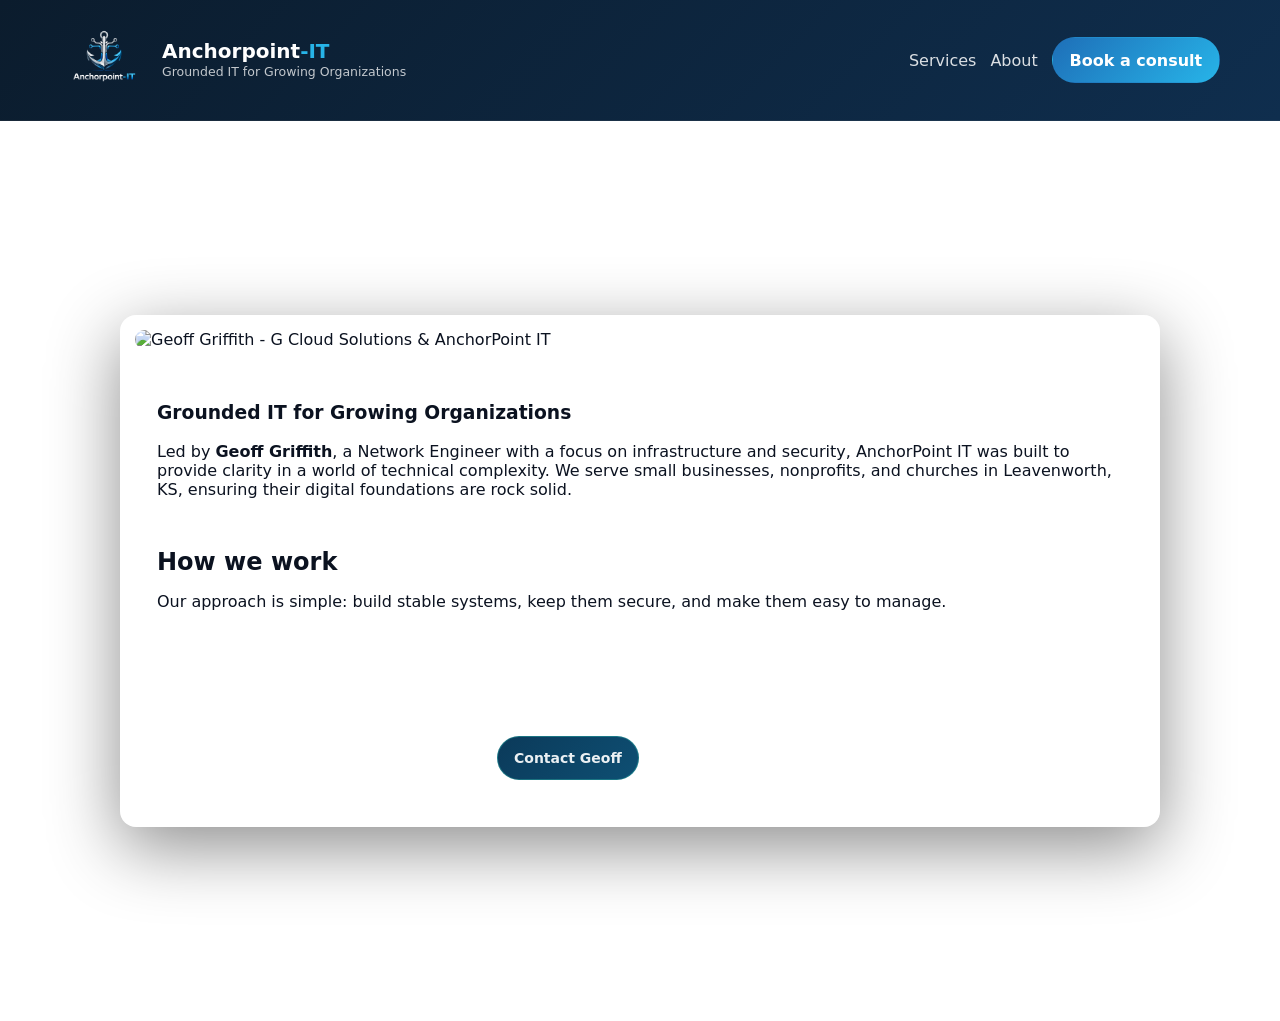
==== about.html @ f832506c "Refactor about.html for improved structure and semantics; enhance content clarity and user engagemen" ====
<!DOCTYPE html>
<html lang="en">

<head>
    <meta charset="utf-8" />
    <meta name="viewport" content="width=device-width,initial-scale=1" />
    <title>About | AnchorPoint IT</title>
    <link rel="stylesheet" href="/styles.css" />
    <link rel="stylesheet" href="/assets/css/anchorpoint-it.css">
</head>

<body>
    <header class="ap-header">
        <div class="ap-header-inner">
            <a href="/index.html" class="ap-brand">
                <img src="/assets/logo-1024.png" alt="Anchorpoint IT" class="ap-mark">
                <div class="ap-brand-text">
                    <div class="ap-brand-name">Anchorpoint<span>-IT</span></div>
                    <div class="ap-brand-tagline">Grounded IT for Growing Organizations</div>
                </div>
            </a>
            <nav class="ap-nav">
                <a href="/services.html">Services</a>
                <a href="/about.html" class="active">About</a>
                <a class="ap-btn ap-btn--primary" href="/index.html#contact">Book a consult</a>
            </nav>
        </div>
    </header>

    <main class="wrap">
        <article class="card" aria-label="About AnchorPoint IT">
            <img class="hero" src="/assets/about-feature.png"
                alt="Geoff Griffith - G Cloud Solutions & AnchorPoint IT" />

            <div class="ap-content">
                <section>
                    <h1>Grounded IT for Growing Organizations</h1>
                    <p>
                        Led by <strong>Geoff Griffith</strong>, a Network Engineer with a focus on infrastructure and
                        security, AnchorPoint IT was built to provide clarity in a world of technical complexity.
                        We serve small businesses, nonprofits, and churches in Leavenworth, KS, ensuring their digital
                        foundations are rock solid.
                    </p>
                </section>

                <section>
                    <h2>How we work</h2>
                    <p>Our approach is simple: build stable systems, keep them secure, and make them easy to manage.</p>
                    <ul>
                        <li><strong>Listen & Audit:</strong> We identify your bottlenecks and risks before proposing
                            solutions.</li>
                        <li><strong>Simplify:</strong> We replace "band-aid" fixes with reliable, long-term
                            infrastructure.</li>
                        <li><strong>Secure by Default:</strong> Security is baked into the foundation of everything we
                            build.</li>
                    </ul>
                </section>
            </div>

            <div class="actions">
                <a class="btn primary" href="mailto:contact@anchorpoint-it.com?subject=About AnchorPoint IT">
                    Contact Geoff
                </a>
                <a class="btn" href="/services.html">
                    Our Services
                </a>
            </div>

            <footer class="micro">
                <strong>AnchorPoint IT</strong> — Network & Infrastructure Consulting • Leavenworth, KS
            </footer>
        </article>
    </main>
</body>

</html>
---- styles.css ----
:root {
  --bg: #0b1220;
  --card: rgba(255, 255, 255, 0.06);
  --stroke: rgba(255, 255, 255, 0.10);
  --text: rgba(255, 255, 255, 0.92);
  --muted: rgba(255, 255, 255, 0.72);

  --navy: #0b3a5a;
  --teal: #2bb0a6;

  /* Responsive layout tokens */
  --container: 1100px;
  --gutter: clamp(16px, 4vw, 28px);
  --radius: 16px;
  --shadow: 0 20px 70px rgba(0, 0, 0, 0.45);
}

* { box-sizing: border-box; }

html, body { height: 100%; }

html {
  /* prevent anchor targets from hiding behind sticky header */
  scroll-padding-top: 74px;
}

body {
  margin: 0;
  background:
    radial-gradient(1200px 600px at 30% 10%, rgba(43, 176, 166, 0.18), transparent 55%),
    radial-gradient(900px 500px at 80% 20%, rgba(11, 58, 90, 0.28), transparent 60%),
    var(--bg);
  font-family: system-ui, -apple-system, Segoe UI, Roboto, Arial, sans-serif;
  color: var(--text);
}

img {
  max-width: 100%;
  height: auto;
  display: block;
}

/* Overflow guard for emails/urls/long words on mobile */
p, li, a {
  overflow-wrap: anywhere;
  word-break: break-word;
}

.container {
  width: min(var(--container), 100% - (var(--gutter) * 2));
  margin-inline: auto;
}

/* ===== Homepage wrapper/card preview ===== */
.wrap {
  min-height: 100vh;
  display: grid;
  place-items: center;
  padding: 20px;
}

@media (max-width: 700px) {
  /* better flow on phones */
  .wrap {
    place-items: start center;
    padding-top: 14px;
  }
}

.card {
  width: min(1040px, 100%);
  padding: 14px;
  border: 1px solid var(--stroke);
  border-radius: var(--radius);
  background: var(--card);
  backdrop-filter: blur(10px);
  box-shadow: var(--shadow);
}

.hero {
  width: 100%;
  height: auto;
  display: block;
  border-radius: 12px;
  background: #fff;
}

.actions {
  display: flex;
  flex-wrap: wrap;
  gap: 10px;
  padding: 14px 4px 6px;
  justify-content: center;
}

/* ===== Buttons ===== */
.btn {
  display: inline-flex;
  align-items: center;
  justify-content: center;
  gap: 8px;

  min-height: 44px;              /* mobile tap target */
  padding: 11px 16px;

  border-radius: 999px;
  border: 1px solid rgba(255, 255, 255, 0.16);
  background: rgba(255, 255, 255, 0.06);
  color: var(--text);
  text-decoration: none;
  font-weight: 600;
  font-size: 14px;
  line-height: 1;
  transition: transform .08s ease, background .12s ease, border-color .12s ease;
}

.btn:hover {
  transform: translateY(-1px);
  background: rgba(255, 255, 255, 0.10);
  border-color: rgba(255, 255, 255, 0.24);
}

.btn:active { transform: translateY(0px); }

.btn.primary {
  background: linear-gradient(135deg, var(--navy), #0e4f73);
  border-color: rgba(43, 176, 166, 0.45);
}

.btn.primary:hover {
  border-color: rgba(43, 176, 166, 0.70);
}

@media (max-width: 420px) {
  /* optional: primary CTA fills row on tiny phones */
  .page-hero-actions .btn.primary,
  .ap-hero-actions .btn.primary {
    flex: 1 1 100%;
  }
}

.micro {
  text-align: center;
  font-size: 12px;
  color: var(--muted);
  padding: 8px 0 4px;
}

.seo {
  position: absolute;
  left: -9999px;
  width: 1px;
  height: 1px;
  overflow: hidden;
}

/* ===== Header / Nav ===== */
.site-header {
  position: sticky;
  top: 0;
  z-index: 50;

  /* improved sticky look */
  background: rgba(11, 15, 20, 0.78);
  backdrop-filter: blur(10px);

  border-bottom: 1px solid rgba(255, 255, 255, 0.08);

  /* iPhone safe-area */
  padding-left: env(safe-area-inset-left);
  padding-right: env(safe-area-inset-right);
}

.header-inner {
  display: flex;
  align-items: center;
  justify-content: space-between;
  gap: 16px;
  padding: 14px 0;
}

.logo {
  font-weight: 700;
  letter-spacing: 0.2px;
  text-decoration: none;
  color: #fff;
}

/* Nav: keeps your existing HTML, but prevents ugly wrapping on mobile */
.nav {
  display: flex;
  gap: 14px;

  overflow-x: auto;                /* mobile scroll */
  -webkit-overflow-scrolling: touch;
  scrollbar-width: none;
}
.nav::-webkit-scrollbar { display: none; }

.nav a {
  text-decoration: none;
  color: rgba(255, 255, 255, 0.82);

  padding: 8px 10px;
  border-radius: 10px;

  white-space: nowrap;
  min-height: 44px;
  display: inline-flex;
  align-items: center;
}

.nav a:hover {
  color: #fff;
  background: rgba(255, 255, 255, 0.06);
}

.nav a.active {
  color: #fff;
  background: rgba(255, 255, 255, 0.10);
}

/* ===== Page hero banner (avoid collision with .hero image) ===== */
.page-hero {
  padding: clamp(28px, 5vw, 46px) 0 clamp(18px, 3vw, 26px);
  border-bottom: 1px solid rgba(255, 255, 255, 0.08);
  background:
    radial-gradient(1200px 600px at 30% 10%, rgba(43, 176, 166, 0.14), transparent 55%),
    radial-gradient(900px 500px at 80% 20%, rgba(11, 58, 90, 0.22), transparent 60%);
}

.page-hero-inner {
  display: grid;
  gap: 10px;
}

.page-hero-title {
  font-size: clamp(28px, 3vw, 40px);
  line-height: 1.15;
  margin: 0;
}

.page-hero-subtitle {
  margin: 0;
  max-width: 70ch;
  color: rgba(255, 255, 255, 0.82);
}

.page-hero-actions {
  display: flex;
  gap: 10px;
  margin-top: 10px;
  flex-wrap: wrap;
}

/* ===== Main content spacing ===== */
.content {
  padding: 26px 0 46px;
}

.content section {
  padding: 18px 0;
  border-bottom: 1px solid rgba(255, 255, 255, 0.06);
}

.content section:last-of-type { border-bottom: none; }

/* ===== Footer ===== */
.site-footer {
  border-top: 1px solid rgba(255, 255, 255, 0.08);
  padding: 18px 0;
  color: rgba(255, 255, 255, 0.70);

  /* safe-area */
  padding-left: env(safe-area-inset-left);
  padding-right: env(safe-area-inset-right);
}

/* ===== Page layout (matches existing aesthetic) ===== */
.ap-page {
  width: min(1040px, 100%);
  margin: 0 auto;
  padding: clamp(14px, 3.5vw, 18px);
}

.ap-surface {
  border: 1px solid var(--stroke);
  border-radius: var(--radius);
  background: var(--card);
  backdrop-filter: blur(10px);
  box-shadow: var(--shadow);
  overflow: hidden;
}

.ap-hero {
  padding: clamp(22px, 4vw, 34px) clamp(16px, 3vw, 22px);
  border-bottom: 1px solid rgba(255, 255, 255, 0.08);
  background:
    radial-gradient(1200px 600px at 30% 10%, rgba(43, 176, 166, 0.14), transparent 55%),
    radial-gradient(900px 500px at 80% 20%, rgba(11, 58, 90, 0.22), transparent 60%);
}

.ap-hero h1 {
  margin: 0 0 8px;
  font-size: clamp(26px, 3vw, 38px);
  line-height: 1.15;
}

.ap-hero p {
  margin: 0;
  color: var(--muted);
  max-width: 72ch;
}

.ap-hero-actions {
  display: flex;
  gap: 10px;
  flex-wrap: wrap;
  margin-top: 14px;
}

.ap-content {
  padding: clamp(14px, 3vw, 18px) clamp(16px, 3vw, 22px) clamp(18px, 3vw, 22px);
}

.ap-content section {
  padding: 16px 0;
  border-bottom: 1px solid rgba(255, 255, 255, 0.06);
}

.ap-content section:last-child { border-bottom: none; }

.ap-content h2 { margin: 0 0 10px; }

.ap-content ul {
  margin: 0;
  padding-left: 18px;
  color: var(--text);
}

.ap-footer {
  text-align: center;
  font-size: 12px;
  color: var(--muted);
  padding: 12px 0 6px;
}

/* ===== Accessibility: reduce motion ===== */
@media (prefers-reduced-motion: reduce) {
  * {
    animation: none !important;
    transition: none !important;
    scroll-behavior: auto !important;
  }
}
---- assets/css/anchorpoint-it.css ----
/* Anchorpoint-IT Brand Tokens
   Drop this into: /assets/css/anchorpoint-it.css (or wherever your site loads global CSS)
*/
:root {
  /* Core Blues */
  --ap-navy: #0F2E4E;
  --ap-blue: #1E6FB8;
  --ap-cyan: #27B4E8;

  /* Neutrals */
  --ap-ink: #0B1220;
  --ap-slate: #2B3A4A;
  --ap-mist: #E9EEF5;
  --ap-white: #FFFFFF;

  /* Effects */
  --ap-radius: 14px;
  --ap-shadow: 0 10px 30px rgba(0, 0, 0, .14);

  /* Typography (Google Fonts suggested)
     Headings: Sora 600/700
     Body: Inter 400/500/600
  */
  --ap-font-heading: "Sora", system-ui, -apple-system, Segoe UI, Roboto, Arial, sans-serif;
  --ap-font-body: "Inter", system-ui, -apple-system, Segoe UI, Roboto, Arial, sans-serif;
}

body {
  font-family: var(--ap-font-body);
  color: var(--ap-ink);
  background: var(--ap-white);
}

/* Brand headline + subhead */
.ap-h1 {
  font-family: var(--ap-font-heading);
  font-weight: 700;
  letter-spacing: .02em;
  line-height: 1.1;
}

.ap-subhead {
  color: var(--ap-slate);
  font-weight: 500;
}

/* Buttons */
.ap-btn {
  display: inline-flex;
  align-items: center;
  gap: .55rem;
  padding: .78rem 1.05rem;
  border-radius: 999px;
  border: 1px solid rgba(15, 46, 78, .18);
  text-decoration: none;
  font-weight: 600;
  transition: transform .08s ease, box-shadow .12s ease, background .12s ease;
}

.ap-btn:hover {
  transform: translateY(-1px);
  box-shadow: var(--ap-shadow);
}

.ap-btn--primary {
  background: linear-gradient(135deg, var(--ap-blue), var(--ap-cyan));
  color: var(--ap-white);
  border-color: rgba(0, 0, 0, 0);
}

.ap-btn--ghost {
  background: rgba(15, 46, 78, .06);
  color: var(--ap-navy);
}

/* Cards */
.ap-card {
  border-radius: var(--ap-radius);
  border: 1px solid rgba(15, 46, 78, .10);
  box-shadow: 0 6px 24px rgba(0, 0, 0, .06);
  background: #fff;
}

/* Section background style to match the flyer vibe (soft tech) */
.ap-section--tech {
  background:
    radial-gradient(900px 300px at 20% 0%, rgba(39, 180, 232, .18), transparent 60%),
    radial-gradient(900px 300px at 80% 0%, rgba(30, 111, 184, .18), transparent 60%),
    linear-gradient(180deg, #F7FAFF, #FFFFFF);
}

/* Logo sizing helpers */
.ap-logo {
  height: 42px;
  width: auto;
}

.ap-mark {
  height: 36px;
  width: auto;
}

/* Accessibility: focus ring in brand color */
:focus-visible {
  outline: 3px solid rgba(39, 180, 232, .55);
  outline-offset: 3px;
}

/* ===== HEADER ===== */
.ap-header {
  background: linear-gradient(135deg, #0b1c2d, #0f2e4e);
  border-bottom: 1px solid rgba(255, 255, 255, .06);
}

.ap-header-inner {
  max-width: 1200px;
  margin: 0 auto;
  padding: 16px 20px;

  display: flex;
  align-items: center;
  justify-content: space-between;
}

/* Brand block */
.ap-brand {
  display: flex;
  align-items: center;
  gap: 14px;
  text-decoration: none;
}

.ap-mark {
  height: 88px;
  width: auto;
}

.ap-brand-name {
  font-family: var(--ap-font-heading);
  font-weight: 700;
  font-size: 20px;
  color: #ffffff;
  line-height: 1;
}

.ap-brand-name span {
  color: var(--ap-cyan);
}

.ap-brand-tagline {
  font-size: 12.5px;
  color: rgba(255, 255, 255, .75);
  margin-top: 3px;
}

/* Nav */
.ap-nav {
  display: flex;
  align-items: center;
  gap: 14px;
}

.ap-nav a:not(.ap-btn) {
  color: rgba(255, 255, 255, .85);
  text-decoration: none;
  font-weight: 500;
}

.ap-nav a:not(.ap-btn):hover {
  color: #ffffff;
}

/* Page layout (matches existing aesthetic) */
.ap-page {
  width: min(1040px, 100%);
  margin: 0 auto;
  padding: 18px;
}

.ap-surface {
  border: 1px solid var(--stroke);
  border-radius: 16px;
  background: var(--card);
  backdrop-filter: blur(10px);
  box-shadow: 0 20px 70px rgba(0, 0, 0, 0.45);
  overflow: hidden;
}

.ap-hero {
  padding: 34px 22px;
  border-bottom: 1px solid rgba(255, 255, 255, 0.08);
  background:
    radial-gradient(1200px 600px at 30% 10%, rgba(43, 176, 166, 0.14), transparent 55%),
    radial-gradient(900px 500px at 80% 20%, rgba(11, 58, 90, 0.22), transparent 60%);
}

.ap-hero h1 {
  margin: 0 0 8px;
  font-size: clamp(26px, 3vw, 38px);
  line-height: 1.15;
}

.ap-hero p {
  margin: 0;
  color: var(--muted);
  max-width: 72ch;
}

.ap-hero-actions {
  display: flex;
  gap: 10px;
  flex-wrap: wrap;
  margin-top: 14px;
}

.ap-content {
  padding: 18px 22px 22px;
}

.ap-content section {
  padding: 16px 0;
  border-bottom: 1px solid rgba(255, 255, 255, 0.06);
}

.ap-content section:last-child {
  border-bottom: none;
}

.ap-content h2 {
  margin: 0 0 10px;
}

.ap-content ul {
  margin: 0;
  padding-left: 18px;
  color: var(--text);
}

.ap-footer {
  text-align: center;
  font-size: 12px;
  color: var(--muted);
  padding: 12px 0 6px;
}
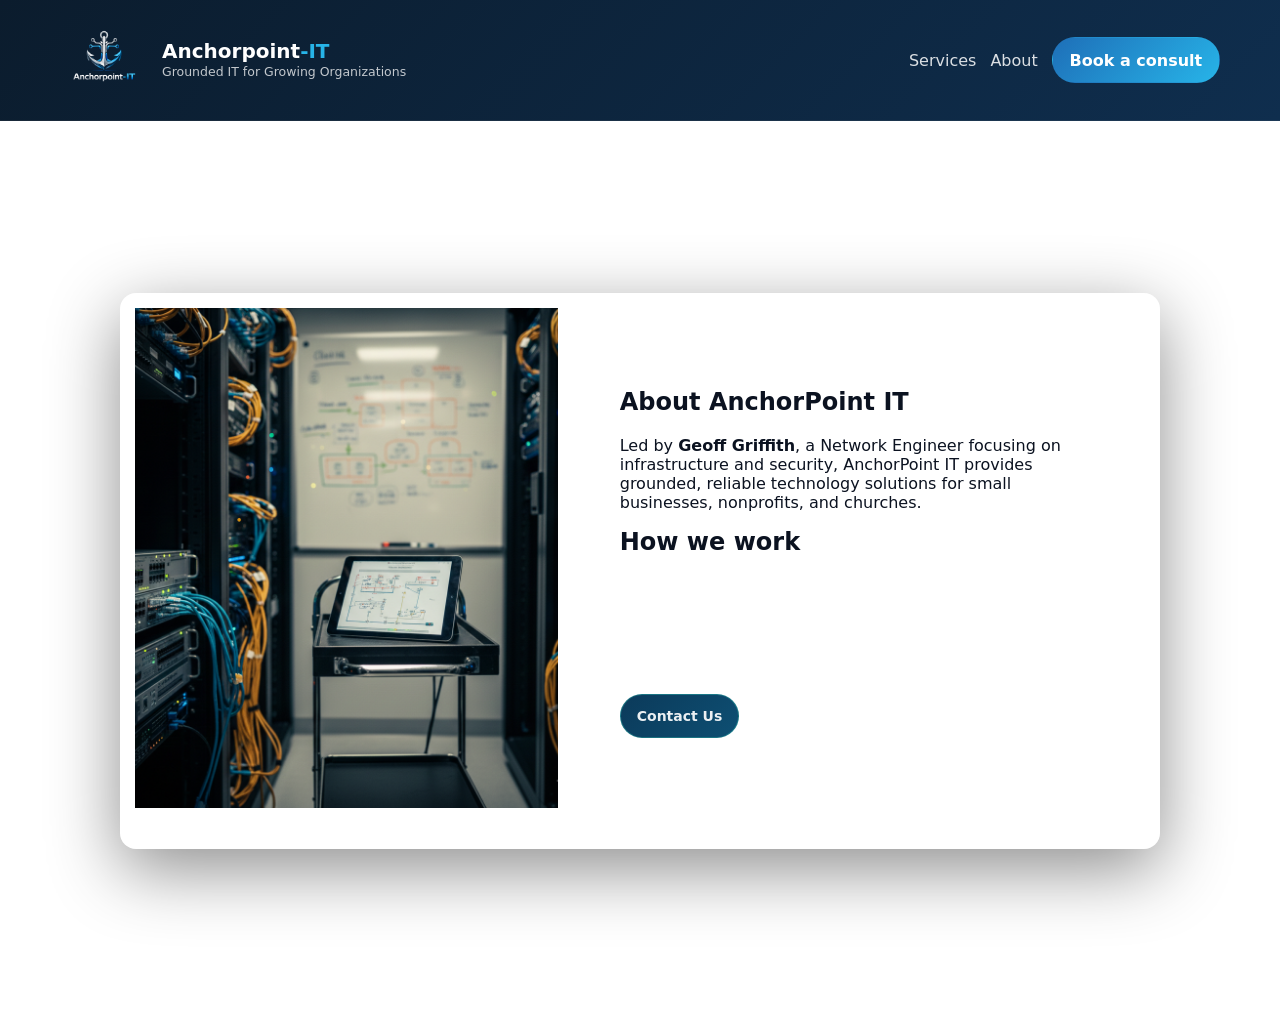
==== commit 53e61f5d: "Refactor about.html for improved layout and content clarity; enhance mobile responsiveness" ====
--- a/about.html
+++ b/about.html
@@ -7,6 +7,52 @@
     <title>About | AnchorPoint IT</title>
     <link rel="stylesheet" href="/styles.css" />
     <link rel="stylesheet" href="/assets/css/anchorpoint-it.css">
+    <style>
+        /* Editorial Side-by-Side Adjustment */
+        .editorial-container {
+            display: flex;
+            flex-direction: row;
+            align-items: stretch;
+            min-height: 500px;
+            /* Adjust based on preference */
+        }
+
+        .editorial-image {
+            flex: 1;
+            max-width: 45%;
+            /* Limits image to less than half the card width */
+            overflow: hidden;
+        }
+
+        .editorial-image img {
+            width: 100%;
+            height: 100%;
+            object-fit: cover;
+            /* Crops the image to fit the container precisely */
+            display: block;
+        }
+
+        .editorial-text {
+            flex: 1.2;
+            padding: 40px;
+            display: flex;
+            flex-direction: column;
+            justify-content: center;
+        }
+
+        /* Mobile Responsive: Stack them on top of each other on small screens */
+        @media (max-width: 768px) {
+            .editorial-container {
+                flex-direction: column;
+            }
+
+            .editorial-image {
+                max-width: 100%;
+                height: 300px;
+                /* Fixed height for mobile banner */
+            }
+        }
+    </style>
 </head>
 
 <body>
@@ -29,41 +75,34 @@
 
     <main class="wrap">
         <article class="card" aria-label="About AnchorPoint IT">
-            <img class="hero" src="/assets/about-feature.png"
-                alt="Geoff Griffith - G Cloud Solutions & AnchorPoint IT" />
+            <div class="editorial-container">
+                <div class="editorial-image">
+                    <img src="/assets/about-feature.png" alt="Network Engineering Infrastructure" />
+                </div>
 
-            <div class="ap-content">
-                <section>
-                    <h1>Grounded IT for Growing Organizations</h1>
-                    <p>
-                        Led by <strong>Geoff Griffith</strong>, a Network Engineer with a focus on infrastructure and
-                        security, AnchorPoint IT was built to provide clarity in a world of technical complexity.
-                        We serve small businesses, nonprofits, and churches in Leavenworth, KS, ensuring their digital
-                        foundations are rock solid.
-                    </p>
-                </section>
+                <div class="editorial-text">
+                    <div class="ap-content">
+                        <h1>About AnchorPoint IT</h1>
+                        <p>
+                            Led by <strong>Geoff Griffith</strong>, a Network Engineer focusing on infrastructure and
+                            security, AnchorPoint IT provides grounded, reliable technology solutions for small
+                            businesses, nonprofits, and churches.
+                        </p>
 
-                <section>
-                    <h2>How we work</h2>
-                    <p>Our approach is simple: build stable systems, keep them secure, and make them easy to manage.</p>
-                    <ul>
-                        <li><strong>Listen & Audit:</strong> We identify your bottlenecks and risks before proposing
-                            solutions.</li>
-                        <li><strong>Simplify:</strong> We replace "band-aid" fixes with reliable, long-term
-                            infrastructure.</li>
-                        <li><strong>Secure by Default:</strong> Security is baked into the foundation of everything we
-                            build.</li>
-                    </ul>
-                </section>
-            </div>
+                        <h2>How we work</h2>
+                        <ul style="padding-left: 20px;">
+                            <li><strong>Listen & Audit:</strong> Identifying bottlenecks and risks before proposing
+                                solutions.</li>
+                            <li><strong>Simplify:</strong> Replacing "band-aid" fixes with reliable infrastructure.</li>
+                            <li><strong>Secure by Default:</strong> Baking security into the foundation of every build.
+                            </li>
+                        </ul>
 
-            <div class="actions">
-                <a class="btn primary" href="mailto:contact@anchorpoint-it.com?subject=About AnchorPoint IT">
-                    Contact Geoff
-                </a>
-                <a class="btn" href="/services.html">
-                    Our Services
-                </a>
+                        <div class="actions" style="justify-content: flex-start; padding-left: 0;">
+                            <a class="btn primary" href="mailto:contact@anchorpoint-it.com">Contact Us</a>
+                        </div>
+                    </div>
+                </div>
             </div>
 
             <footer class="micro">
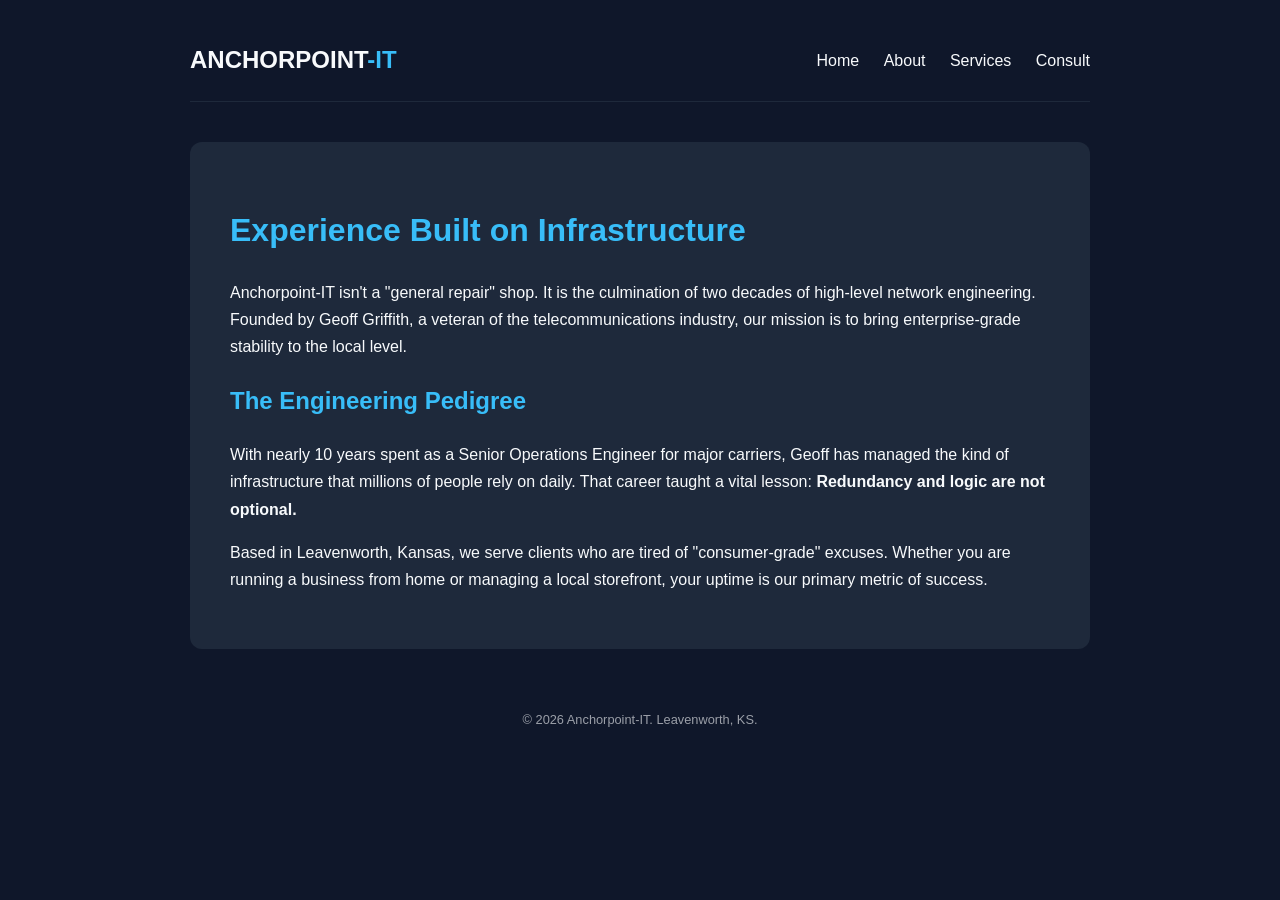
==== commit fae6e295: "ss" ====
--- a/about.html
+++ b/about.html
@@ -2,114 +2,102 @@
 <html lang="en">
 
 <head>
-    <meta charset="utf-8" />
-    <meta name="viewport" content="width=device-width,initial-scale=1" />
-    <title>About | AnchorPoint IT</title>
-    <link rel="stylesheet" href="/styles.css" />
-    <link rel="stylesheet" href="/assets/css/anchorpoint-it.css">
+    <meta charset="UTF-8">
+    <meta name="viewport" content="width=device-width, initial-scale=1.0">
+    <title>About | Anchorpoint-IT</title>
     <style>
-        /* Editorial Side-by-Side Adjustment */
-        .editorial-container {
-            display: flex;
-            flex-direction: row;
-            align-items: stretch;
-            min-height: 500px;
-            /* Adjust based on preference */
+        :root {
+            --bg: #0f172a;
+            --text: #f8fafc;
+            --accent: #38bdf8;
+            --card: #1e293b;
         }
 
-        .editorial-image {
-            flex: 1;
-            max-width: 45%;
-            /* Limits image to less than half the card width */
-            overflow: hidden;
+        body {
+            font-family: 'Inter', sans-serif;
+            background: var(--bg);
+            color: var(--text);
+            line-height: 1.7;
+            margin: 0;
+            padding: 20px;
         }
 
-        .editorial-image img {
-            width: 100%;
-            height: 100%;
-            object-fit: cover;
-            /* Crops the image to fit the container precisely */
-            display: block;
+        .container {
+            max-width: 900px;
+            margin: 0 auto;
         }
 
-        .editorial-text {
-            flex: 1.2;
-            padding: 40px;
+        header {
             display: flex;
-            flex-direction: column;
-            justify-content: center;
+            justify-content: space-between;
+            align-items: center;
+            padding: 20px 0;
+            border-bottom: 1px solid var(--card);
         }
 
-        /* Mobile Responsive: Stack them on top of each other on small screens */
-        @media (max-width: 768px) {
-            .editorial-container {
-                flex-direction: column;
-            }
+        nav a {
+            color: var(--text);
+            text-decoration: none;
+            margin-left: 20px;
+            font-weight: 500;
+        }
 
-            .editorial-image {
-                max-width: 100%;
-                height: 300px;
-                /* Fixed height for mobile banner */
-            }
+        nav a:hover {
+            color: var(--accent);
+        }
+
+        h1,
+        h2 {
+            color: var(--accent);
+        }
+
+        .content-box {
+            background: var(--card);
+            padding: 40px;
+            border-radius: 12px;
+            margin-top: 40px;
+        }
+
+        footer {
+            text-align: center;
+            margin-top: 60px;
+            font-size: 0.8em;
+            opacity: 0.6;
         }
     </style>
 </head>
 
 <body>
-    <header class="ap-header">
-        <div class="ap-header-inner">
-            <a href="/index.html" class="ap-brand">
-                <img src="/assets/logo-1024.png" alt="Anchorpoint IT" class="ap-mark">
-                <div class="ap-brand-text">
-                    <div class="ap-brand-name">Anchorpoint<span>-IT</span></div>
-                    <div class="ap-brand-tagline">Grounded IT for Growing Organizations</div>
-                </div>
-            </a>
-            <nav class="ap-nav">
-                <a href="/services.html">Services</a>
-                <a href="/about.html" class="active">About</a>
-                <a class="ap-btn ap-btn--primary" href="/index.html#contact">Book a consult</a>
+    <div class="container">
+        <header>
+            <div style="font-size: 1.5em; font-weight: bold;">ANCHORPOINT<span style="color:var(--accent)">-IT</span>
+            </div>
+            <nav>
+                <a href="index.html">Home</a>
+                <a href="about.html">About</a>
+                <a href="services.html">Services</a>
+                <a href="consult.html">Consult</a>
             </nav>
-        </div>
-    </header>
+        </header>
 
-    <main class="wrap">
-        <article class="card" aria-label="About AnchorPoint IT">
-            <div class="editorial-container">
-                <div class="editorial-image">
-                    <img src="/assets/about-feature.png" alt="Network Engineering Infrastructure" />
-                </div>
+        <main class="content-box">
+            <h1>Experience Built on Infrastructure</h1>
+            <p>Anchorpoint-IT isn't a "general repair" shop. It is the culmination of two decades of high-level network
+                engineering. Founded by Geoff Griffith, a veteran of the telecommunications industry, our mission is to
+                bring enterprise-grade stability to the local level.</p>
 
-                <div class="editorial-text">
-                    <div class="ap-content">
-                        <h1>About AnchorPoint IT</h1>
-                        <p>
-                            Led by <strong>Geoff Griffith</strong>, a Network Engineer focusing on infrastructure and
-                            security, AnchorPoint IT provides grounded, reliable technology solutions for small
-                            businesses, nonprofits, and churches.
-                        </p>
+            <h2>The Engineering Pedigree</h2>
+            <p>With nearly 10 years spent as a Senior Operations Engineer for major carriers, Geoff has managed the kind
+                of infrastructure that millions of people rely on daily. That career taught a vital lesson:
+                <strong>Redundancy and logic are not optional.</strong></p>
 
-                        <h2>How we work</h2>
-                        <ul style="padding-left: 20px;">
-                            <li><strong>Listen & Audit:</strong> Identifying bottlenecks and risks before proposing
-                                solutions.</li>
-                            <li><strong>Simplify:</strong> Replacing "band-aid" fixes with reliable infrastructure.</li>
-                            <li><strong>Secure by Default:</strong> Baking security into the foundation of every build.
-                            </li>
-                        </ul>
+            <p>Based in Leavenworth, Kansas, we serve clients who are tired of "consumer-grade" excuses. Whether you are
+                running a business from home or managing a local storefront, your uptime is our primary metric of
+                success.</p>
+        </main>
 
-                        <div class="actions" style="justify-content: flex-start; padding-left: 0;">
-                            <a class="btn primary" href="mailto:contact@anchorpoint-it.com">Contact Us</a>
-                        </div>
-                    </div>
-                </div>
-            </div>
-
-            <footer class="micro">
-                <strong>AnchorPoint IT</strong> — Network & Infrastructure Consulting • Leavenworth, KS
-            </footer>
-        </article>
-    </main>
+        <footer>&copy; 2026 Anchorpoint-IT. Leavenworth, KS.</footer>
+    </div>
 </body>
 
 </html>
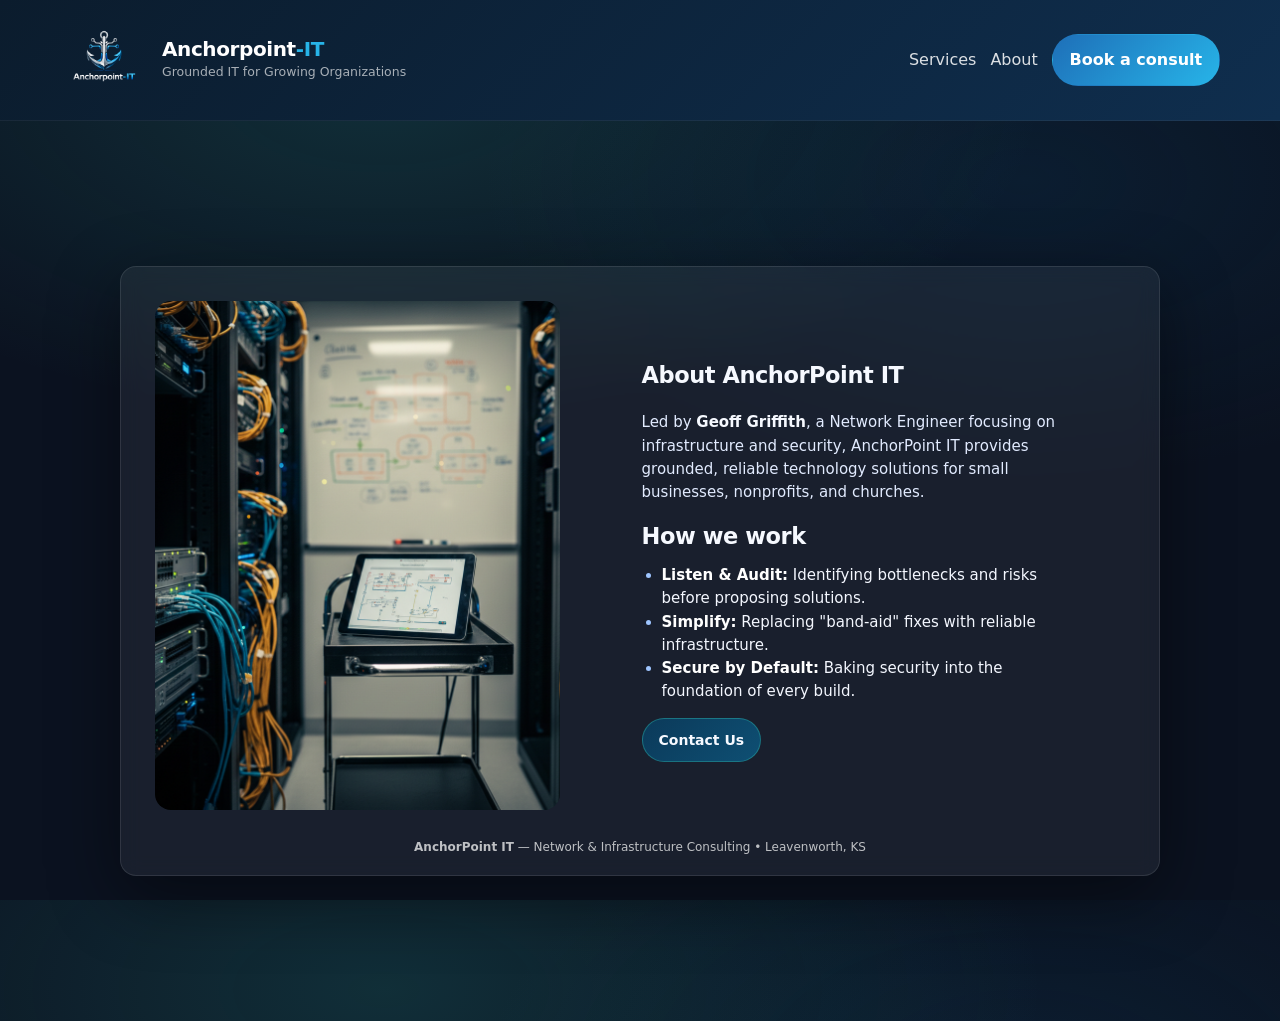
==== commit ff367c12: "backup files" ====
--- a/about.html
+++ b/about.html
@@ -2,102 +2,114 @@
 <html lang="en">
 
 <head>
-    <meta charset="UTF-8">
-    <meta name="viewport" content="width=device-width, initial-scale=1.0">
-    <title>About | Anchorpoint-IT</title>
+    <meta charset="utf-8" />
+    <meta name="viewport" content="width=device-width,initial-scale=1" />
+    <title>About | AnchorPoint IT</title>
+    <link rel="stylesheet" href="styles.css" />
+    <link rel="stylesheet" href="assets/css/anchorpoint-it.css">
     <style>
-        :root {
-            --bg: #0f172a;
-            --text: #f8fafc;
-            --accent: #38bdf8;
-            --card: #1e293b;
+        /* Editorial Side-by-Side Adjustment */
+        .editorial-container {
+            display: flex;
+            flex-direction: row;
+            align-items: stretch;
+            min-height: 500px;
+            /* Adjust based on preference */
         }
 
-        body {
-            font-family: 'Inter', sans-serif;
-            background: var(--bg);
-            color: var(--text);
-            line-height: 1.7;
-            margin: 0;
-            padding: 20px;
+        .editorial-image {
+            flex: 1;
+            max-width: 45%;
+            /* Limits image to less than half the card width */
+            overflow: hidden;
         }
 
-        .container {
-            max-width: 900px;
-            margin: 0 auto;
+        .editorial-image img {
+            width: 100%;
+            height: 100%;
+            object-fit: cover;
+            /* Crops the image to fit the container precisely */
+            display: block;
         }
 
-        header {
+        .editorial-text {
+            flex: 1.2;
+            padding: 40px;
             display: flex;
-            justify-content: space-between;
-            align-items: center;
-            padding: 20px 0;
-            border-bottom: 1px solid var(--card);
+            flex-direction: column;
+            justify-content: center;
         }
 
-        nav a {
-            color: var(--text);
-            text-decoration: none;
-            margin-left: 20px;
-            font-weight: 500;
-        }
+        /* Mobile Responsive: Stack them on top of each other on small screens */
+        @media (max-width: 768px) {
+            .editorial-container {
+                flex-direction: column;
+            }
 
-        nav a:hover {
-            color: var(--accent);
-        }
-
-        h1,
-        h2 {
-            color: var(--accent);
-        }
-
-        .content-box {
-            background: var(--card);
-            padding: 40px;
-            border-radius: 12px;
-            margin-top: 40px;
-        }
-
-        footer {
-            text-align: center;
-            margin-top: 60px;
-            font-size: 0.8em;
-            opacity: 0.6;
+            .editorial-image {
+                max-width: 100%;
+                height: 300px;
+                /* Fixed height for mobile banner */
+            }
         }
     </style>
 </head>
 
 <body>
-    <div class="container">
-        <header>
-            <div style="font-size: 1.5em; font-weight: bold;">ANCHORPOINT<span style="color:var(--accent)">-IT</span>
+    <header class="ap-header">
+        <div class="ap-header-inner">
+            <a href="index.html" class="ap-brand">
+                <img src="assets/logo-1024.png" alt="Anchorpoint IT" class="ap-mark">
+                <div class="ap-brand-text">
+                    <div class="ap-brand-name">Anchorpoint<span>-IT</span></div>
+                    <div class="ap-brand-tagline">Grounded IT for Growing Organizations</div>
+                </div>
+            </a>
+            <nav class="ap-nav">
+                <a href="services.html">Services</a>
+                <a href="about.html" class="active">About</a>
+                <a class="ap-btn ap-btn--primary" href="index.html#contact">Book a consult</a>
+            </nav>
+        </div>
+    </header>
+
+    <main class="wrap">
+        <article class="card" aria-label="About AnchorPoint IT">
+            <div class="editorial-container">
+                <div class="editorial-image">
+                    <img src="assets/about-feature.png" alt="Network Engineering Infrastructure" />
+                </div>
+
+                <div class="editorial-text">
+                    <div class="ap-content">
+                        <h1>About AnchorPoint IT</h1>
+                        <p>
+                            Led by <strong>Geoff Griffith</strong>, a Network Engineer focusing on infrastructure and
+                            security, AnchorPoint IT provides grounded, reliable technology solutions for small
+                            businesses, nonprofits, and churches.
+                        </p>
+
+                        <h2>How we work</h2>
+                        <ul style="padding-left: 20px;">
+                            <li><strong>Listen & Audit:</strong> Identifying bottlenecks and risks before proposing
+                                solutions.</li>
+                            <li><strong>Simplify:</strong> Replacing "band-aid" fixes with reliable infrastructure.</li>
+                            <li><strong>Secure by Default:</strong> Baking security into the foundation of every build.
+                            </li>
+                        </ul>
+
+                        <div class="actions" style="justify-content: flex-start; padding-left: 0;">
+                            <a class="btn primary" href="mailto:contact@anchorpoint-it.com">Contact Us</a>
+                        </div>
+                    </div>
+                </div>
             </div>
-            <nav>
-                <a href="index.html">Home</a>
-                <a href="about.html">About</a>
-                <a href="services.html">Services</a>
-                <a href="consult.html">Consult</a>
-            </nav>
-        </header>
 
-        <main class="content-box">
-            <h1>Experience Built on Infrastructure</h1>
-            <p>Anchorpoint-IT isn't a "general repair" shop. It is the culmination of two decades of high-level network
-                engineering. Founded by Geoff Griffith, a veteran of the telecommunications industry, our mission is to
-                bring enterprise-grade stability to the local level.</p>
-
-            <h2>The Engineering Pedigree</h2>
-            <p>With nearly 10 years spent as a Senior Operations Engineer for major carriers, Geoff has managed the kind
-                of infrastructure that millions of people rely on daily. That career taught a vital lesson:
-                <strong>Redundancy and logic are not optional.</strong></p>
-
-            <p>Based in Leavenworth, Kansas, we serve clients who are tired of "consumer-grade" excuses. Whether you are
-                running a business from home or managing a local storefront, your uptime is our primary metric of
-                success.</p>
-        </main>
-
-        <footer>&copy; 2026 Anchorpoint-IT. Leavenworth, KS.</footer>
-    </div>
+            <footer class="micro">
+                <strong>AnchorPoint IT</strong> — Network & Infrastructure Consulting • Leavenworth, KS
+            </footer>
+        </article>
+    </main>
 </body>
 
 </html>
--- a/styles.css
+++ b/styles.css
@@ -0,0 +1,655 @@
+:root {
+  --bg: #0b1220;
+  --card: rgba(255, 255, 255, 0.06);
+  --stroke: rgba(255, 255, 255, 0.10);
+  --text: rgba(255, 255, 255, 0.92);
+  --muted: rgba(255, 255, 255, 0.72);
+
+  --navy: #0b3a5a;
+  --teal: #2bb0a6;
+
+  /* Responsive layout tokens */
+  --container: 1100px;
+  --gutter: clamp(16px, 4vw, 28px);
+  --radius: 16px;
+  --shadow: 0 20px 70px rgba(0, 0, 0, 0.45);
+}
+
+
+* {
+  box-sizing: border-box;
+}
+
+html,
+body {
+  height: 100%;
+}
+
+html {
+  /* prevent anchor targets from hiding behind sticky header */
+  scroll-padding-top: 74px;
+}
+
+body {
+  margin: 0;
+  background:
+    radial-gradient(1200px 600px at 30% 10%, rgba(43, 176, 166, 0.18), transparent 55%),
+    radial-gradient(900px 500px at 80% 20%, rgba(11, 58, 90, 0.28), transparent 60%),
+    var(--bg);
+  font-family: system-ui, -apple-system, Segoe UI, Roboto, Arial, sans-serif;
+  color: var(--text);
+}
+
+img {
+  max-width: 100%;
+  height: auto;
+  display: block;
+}
+
+/* Overflow guard for emails/urls/long words on mobile */
+p,
+li,
+a {
+  overflow-wrap: anywhere;
+  word-break: break-word;
+}
+
+.container {
+  width: min(var(--container), 100% - (var(--gutter) * 2));
+  margin-inline: auto;
+}
+
+/* ===== Homepage wrapper/card preview ===== */
+.wrap {
+  min-height: 100vh;
+  display: grid;
+  place-items: center;
+  padding: 20px;
+}
+
+@media (max-width: 700px) {
+
+  /* better flow on phones */
+  .wrap {
+    place-items: start center;
+    padding-top: 14px;
+  }
+}
+
+.card {
+  width: min(1040px, 100%);
+  padding: 14px;
+  border: 1px solid var(--stroke);
+  border-radius: var(--radius);
+  background: var(--card);
+  backdrop-filter: blur(10px);
+  box-shadow: var(--shadow);
+}
+
+.hero {
+  width: 100%;
+  height: auto;
+  display: block;
+  border-radius: 12px;
+  background: #fff;
+}
+
+.actions {
+  display: flex;
+  flex-wrap: wrap;
+  gap: 10px;
+  padding: 14px 4px 6px;
+  justify-content: center;
+}
+
+/* ===== Buttons ===== */
+.btn {
+  display: inline-flex;
+  align-items: center;
+  justify-content: center;
+  gap: 8px;
+
+  min-height: 44px;
+  /* mobile tap target */
+  padding: 11px 16px;
+
+  border-radius: 999px;
+  border: 1px solid rgba(255, 255, 255, 0.16);
+  background: rgba(255, 255, 255, 0.06);
+  color: var(--text);
+  text-decoration: none;
+  font-weight: 600;
+  font-size: 14px;
+  line-height: 1;
+  transition: transform .08s ease, background .12s ease, border-color .12s ease;
+}
+
+.btn:hover {
+  transform: translateY(-1px);
+  background: rgba(255, 255, 255, 0.10);
+  border-color: rgba(255, 255, 255, 0.24);
+}
+
+.btn:active {
+  transform: translateY(0px);
+}
+
+.btn.primary {
+  background: linear-gradient(135deg, var(--navy), #0e4f73);
+  border-color: rgba(43, 176, 166, 0.45);
+}
+
+.btn.primary:hover {
+  border-color: rgba(43, 176, 166, 0.70);
+}
+
+@media (max-width: 420px) {
+
+  /* optional: primary CTA fills row on tiny phones */
+  .page-hero-actions .btn.primary,
+  .ap-hero-actions .btn.primary {
+    flex: 1 1 100%;
+  }
+}
+
+.micro {
+  text-align: center;
+  font-size: 12px;
+  color: var(--muted);
+  padding: 8px 0 4px;
+}
+
+.seo {
+  position: absolute;
+  left: -9999px;
+  width: 1px;
+  height: 1px;
+  overflow: hidden;
+}
+
+/* ===== Header / Nav ===== */
+.site-header {
+  position: sticky;
+  top: 0;
+  z-index: 50;
+
+  /* improved sticky look */
+  background: rgba(11, 15, 20, 0.78);
+  backdrop-filter: blur(10px);
+
+  border-bottom: 1px solid rgba(255, 255, 255, 0.08);
+
+  /* iPhone safe-area */
+  padding-left: env(safe-area-inset-left);
+  padding-right: env(safe-area-inset-right);
+}
+
+.header-inner {
+  display: flex;
+  align-items: center;
+  justify-content: space-between;
+  gap: 16px;
+  padding: 14px 0;
+}
+
+.logo {
+  font-weight: 700;
+  letter-spacing: 0.2px;
+  text-decoration: none;
+  color: #fff;
+}
+
+/* Nav: keeps your existing HTML, but prevents ugly wrapping on mobile */
+.nav {
+  display: flex;
+  gap: 14px;
+
+  overflow-x: auto;
+  /* mobile scroll */
+  -webkit-overflow-scrolling: touch;
+  scrollbar-width: none;
+}
+
+.nav::-webkit-scrollbar {
+  display: none;
+}
+
+.nav a {
+  text-decoration: none;
+  color: rgba(255, 255, 255, 0.82);
+
+  padding: 8px 10px;
+  border-radius: 10px;
+
+  white-space: nowrap;
+  min-height: 44px;
+  display: inline-flex;
+  align-items: center;
+}
+
+.nav a:hover {
+  color: #fff;
+  background: rgba(255, 255, 255, 0.06);
+}
+
+.nav a.active {
+  color: #fff;
+  background: rgba(255, 255, 255, 0.10);
+}
+
+/* ===== Page hero banner (avoid collision with .hero image) ===== */
+.page-hero {
+  padding: clamp(28px, 5vw, 46px) 0 clamp(18px, 3vw, 26px);
+  border-bottom: 1px solid rgba(255, 255, 255, 0.08);
+  background:
+    radial-gradient(1200px 600px at 30% 10%, rgba(43, 176, 166, 0.14), transparent 55%),
+    radial-gradient(900px 500px at 80% 20%, rgba(11, 58, 90, 0.22), transparent 60%);
+}
+
+.page-hero-inner {
+  display: grid;
+  gap: 10px;
+}
+
+.page-hero-title {
+  font-size: clamp(28px, 3vw, 40px);
+  line-height: 1.15;
+  margin: 0;
+}
+
+.page-hero-subtitle {
+  margin: 0;
+  max-width: 70ch;
+  color: rgba(255, 255, 255, 0.82);
+}
+
+.page-hero-actions {
+  display: flex;
+  gap: 10px;
+  margin-top: 10px;
+  flex-wrap: wrap;
+}
+
+/* ===== Main content spacing ===== */
+.content {
+  padding: 26px 0 46px;
+}
+
+.content section {
+  padding: 18px 0;
+  border-bottom: 1px solid rgba(255, 255, 255, 0.06);
+}
+
+.content section:last-of-type {
+  border-bottom: none;
+}
+
+/* ===== Footer ===== */
+.site-footer {
+  border-top: 1px solid rgba(255, 255, 255, 0.08);
+  padding: 18px 0;
+  color: rgba(255, 255, 255, 0.70);
+
+  /* safe-area */
+  padding-left: env(safe-area-inset-left);
+  padding-right: env(safe-area-inset-right);
+}
+
+/* ===== Page layout (matches existing aesthetic) ===== */
+.ap-page {
+  width: min(1040px, 100%);
+  margin: 0 auto;
+  padding: clamp(14px, 3.5vw, 18px);
+}
+
+.ap-surface {
+  border: 1px solid var(--stroke);
+  border-radius: var(--radius);
+  background: var(--card);
+  backdrop-filter: blur(10px);
+  box-shadow: var(--shadow);
+  overflow: hidden;
+}
+
+.ap-hero {
+  padding: clamp(22px, 4vw, 34px) clamp(16px, 3vw, 22px);
+  border-bottom: 1px solid rgba(255, 255, 255, 0.08);
+  background:
+    radial-gradient(1200px 600px at 30% 10%, rgba(43, 176, 166, 0.14), transparent 55%),
+    radial-gradient(900px 500px at 80% 20%, rgba(11, 58, 90, 0.22), transparent 60%);
+}
+
+.ap-hero h1 {
+  margin: 0 0 8px;
+  font-size: clamp(26px, 3vw, 38px);
+  line-height: 1.15;
+}
+
+.ap-hero p {
+  margin: 0;
+  color: var(--muted);
+  max-width: 72ch;
+}
+
+.ap-hero-actions {
+  display: flex;
+  gap: 10px;
+  flex-wrap: wrap;
+  margin-top: 14px;
+}
+
+.ap-content {
+  padding: clamp(14px, 3vw, 18px) clamp(16px, 3vw, 22px) clamp(18px, 3vw, 22px);
+}
+
+.ap-content section {
+  padding: 16px 0;
+  border-bottom: 1px solid rgba(255, 255, 255, 0.06);
+}
+
+.ap-content section:last-child {
+  border-bottom: none;
+}
+
+.ap-content h2 {
+  margin: 0 0 10px;
+}
+
+.ap-content ul {
+  margin: 0;
+  padding-left: 18px;
+  color: var(--text);
+}
+
+.ap-footer {
+  text-align: center;
+  font-size: 12px;
+  color: var(--muted);
+  padding: 12px 0 6px;
+}
+
+/* ===== Accessibility: reduce motion ===== */
+@media (prefers-reduced-motion: reduce) {
+  * {
+    animation: none !important;
+    transition: none !important;
+    scroll-behavior: auto !important;
+  }
+}
+
+@media (max-width: 820px) {
+  .ap-header-inner {
+    flex-direction: column;
+    align-items: stretch;
+    gap: 12px;
+  }
+
+  .ap-brand {
+    display: flex;
+    align-items: center;
+    gap: 12px;
+  }
+
+  .ap-nav {
+    display: grid;
+    grid-template-columns: 1fr 1fr;
+    gap: 10px;
+  }
+
+  .ap-nav a {
+    text-align: center;
+    white-space: nowrap;
+    /* prevent Serv/ices split */
+  }
+
+  .ap-nav .ap-btn {
+    grid-column: 1 / -1;
+    /* CTA spans full width */
+    justify-content: center;
+  }
+}
+
+@media (max-width: 768px) {
+  .hero {
+    max-height: 70vh;
+    object-fit: contain;
+  }
+}
+
+
+/* Fix list text visibility */
+.seo ul,
+.seo ol,
+.card ul,
+.card ol,
+main ul,
+main ol {
+  color: var(--text, rgba(255, 255, 255, .92));
+}
+
+.seo li,
+.card li,
+main li {
+  color: inherit;
+  opacity: 1;
+  -webkit-text-fill-color: currentColor;
+}
+
+/* Ensure bullets show up */
+.seo ul,
+.card ul,
+main ul {
+  list-style: disc;
+  padding-left: 1.2em;
+}
+
+.seo ol,
+.card ol,
+main ol {
+  list-style: decimal;
+  padding-left: 1.2em;
+}
+
+/* ===== List text visibility fix ===== */
+
+/* Ensure list text inherits visible color */
+main li {
+  color: inherit;
+  opacity: 1;
+  -webkit-text-fill-color: currentColor;
+}
+
+/* Make sure markers are visible */
+main li::marker {
+  color: rgba(0, 0, 0, 0.65);
+}
+
+/* If lists live inside light cards, force readable text */
+.card ul,
+.card ol {
+  color: #1a1a1a;
+}
+
+
+/* Shared Editorial Layout */
+.editorial-container {
+  display: flex;
+  flex-direction: row;
+  align-items: stretch;
+  min-height: 500px;
+}
+
+.editorial-image {
+  flex: 1;
+  max-width: 45%;
+  overflow: hidden;
+  transition: opacity 0.2s ease;
+}
+
+.editorial-image:hover {
+  opacity: 0.9;
+  /* Slight visual cue that it is clickable */
+}
+
+.editorial-image a {
+  display: block;
+  height: 100%;
+}
+
+.editorial-image img {
+  width: 100%;
+  height: 100%;
+  object-fit: cover;
+}
+
+.editorial-text {
+  flex: 1.2;
+  padding: 40px;
+  display: flex;
+  flex-direction: column;
+  justify-content: center;
+}
+
+@media (max-width: 768px) {
+  .editorial-container {
+    flex-direction: column;
+  }
+
+  .editorial-image {
+    max-width: 100%;
+    height: 300px;
+  }
+}
+
+/* Container for the zoomable image */
+.image-zoom-trigger {
+  cursor: zoom-in;
+  position: relative;
+  width: 100%;
+  height: 100%;
+  transition: transform 0.3s ease;
+}
+
+/* The "Enlarged" State */
+.image-zoom-trigger.is-zoomed {
+  position: fixed;
+  top: 0;
+  left: 0;
+  width: 100vw;
+  height: 100vh;
+  z-index: 1000;
+  background: rgba(11, 18, 32, 0.95);
+  /* Matches your --bg */
+  display: flex;
+  align-items: center;
+  justify-content: center;
+  cursor: zoom-out;
+  padding: 20px;
+}
+
+.image-zoom-trigger.is-zoomed img {
+  max-width: 90%;
+  max-height: 90vh;
+  object-fit: contain;
+  border-radius: 8px;
+  box-shadow: 0 0 50px rgba(0, 0, 0, 0.5);
+}
+
+/* Small hint that disappears on hover/zoom */
+.zoom-hint {
+  position: absolute;
+  bottom: 10px;
+  right: 10px;
+  background: rgba(0, 0, 0, 0.5);
+  color: #fff;
+  padding: 4px 8px;
+  border-radius: 4px;
+  font-size: 10px;
+  pointer-events: none;
+  opacity: 0.7;
+  transition: opacity 0.2s;
+}
+
+.image-zoom-trigger:hover .zoom-hint,
+.image-zoom-trigger.is-zoomed .zoom-hint {
+  opacity: 0;
+}
+
+/* Container styling */
+.editorial-image {
+  flex: 1;
+  max-width: 45%;
+  padding: 20px;
+  /* Adds space around the image so the shadow isn't cut off */
+  display: flex;
+  align-items: center;
+  justify-content: center;
+}
+
+.image-zoom-trigger {
+  cursor: pointer;
+  position: relative;
+  width: 100%;
+  transition: transform 0.2s ease;
+}
+
+/* The actual Image Styling */
+.feature-img {
+  width: 100%;
+  height: auto;
+  border-radius: 12px;
+  /* Rounded edges */
+  box-shadow: 0 10px 30px rgba(0, 0, 0, 0.5);
+  /* Deep shadow for depth */
+
+  /* Dims the white background of the image slightly */
+  filter: brightness(0.92) contrast(1.05);
+
+  display: block;
+  object-fit: contain;
+}
+
+/* Interaction: Lift on hover */
+.image-zoom-trigger:hover {
+  transform: translateY(-4px);
+}
+
+/* Zoomed State (Lightbox) */
+.image-zoom-trigger.is-zoomed {
+  position: fixed;
+  top: 0;
+  left: 0;
+  width: 100vw;
+  height: 100vh;
+  z-index: 1000;
+  background: rgba(11, 18, 32, 0.98);
+  /* Near-black backdrop */
+  display: flex;
+  align-items: center;
+  justify-content: center;
+  padding: 40px;
+  cursor: zoom-out;
+}
+
+.image-zoom-trigger.is-zoomed .feature-img {
+  max-width: 90%;
+  max-height: 90vh;
+  filter: none;
+  /* Remove the dimming when zoomed in for full detail */
+  box-shadow: 0 0 60px rgba(0, 0, 0, 0.8);
+}
+
+.zoom-hint {
+  position: absolute;
+  bottom: 15px;
+  right: 15px;
+  background: rgba(15, 46, 78, 0.8);
+  /* Using your brand ap-navy */
+  color: #fff;
+  padding: 5px 10px;
+  border-radius: 20px;
+  font-size: 11px;
+  font-weight: 500;
+  pointer-events: none;
+  opacity: 0.8;
+}
--- a/assets/css/anchorpoint-it.css
+++ b/assets/css/anchorpoint-it.css
@@ -0,0 +1,728 @@
+/* Anchorpoint-IT Brand Tokens
+   Drop this into: /assets/css/anchorpoint-it.css (or wherever your site loads global CSS)
+*/
+:root {
+  /* Core Blues */
+  --ap-navy: #0F2E4E;
+  --ap-blue: #1E6FB8;
+  --ap-cyan: #27B4E8;
+
+  /* Neutrals */
+  --ap-ink: #0B1220;
+  --ap-slate: #2B3A4A;
+  --ap-mist: #E9EEF5;
+  --ap-white: #FFFFFF;
+
+  /* Effects */
+  --ap-radius: 14px;
+  --ap-shadow: 0 10px 30px rgba(0, 0, 0, .14);
+
+  /* Typography (Google Fonts suggested)
+     Headings: Sora 600/700
+     Body: Inter 400/500/600
+  */
+  --ap-font-heading: "Sora", system-ui, -apple-system, Segoe UI, Roboto, Arial, sans-serif;
+  --ap-font-body: "Inter", system-ui, -apple-system, Segoe UI, Roboto, Arial, sans-serif;
+}
+
+
+
+/* Brand headline + subhead */
+.ap-h1 {
+  font-family: var(--ap-font-heading);
+  font-weight: 700;
+  letter-spacing: .02em;
+  line-height: 1.1;
+}
+
+.ap-subhead {
+  color: var(--ap-slate);
+  font-weight: 500;
+}
+
+/* Buttons */
+.ap-btn {
+  display: inline-flex;
+  align-items: center;
+  gap: .55rem;
+  padding: .78rem 1.05rem;
+  border-radius: 999px;
+  border: 1px solid rgba(15, 46, 78, .18);
+  text-decoration: none;
+  font-weight: 600;
+  transition: transform .08s ease, box-shadow .12s ease, background .12s ease;
+}
+
+.ap-btn:hover {
+  transform: translateY(-1px);
+  box-shadow: var(--ap-shadow);
+}
+
+.ap-btn--primary {
+  background: linear-gradient(135deg, var(--ap-blue), var(--ap-cyan));
+  color: var(--ap-white);
+  border-color: rgba(0, 0, 0, 0);
+}
+
+.ap-btn--ghost {
+  background: rgba(15, 46, 78, .06);
+  color: var(--ap-navy);
+}
+
+/* Cards */
+.ap-card {
+  border-radius: var(--ap-radius);
+  border: 1px solid rgba(15, 46, 78, .10);
+  box-shadow: 0 6px 24px rgba(0, 0, 0, .06);
+  background: #fff;
+}
+
+/* Section background style to match the flyer vibe (soft tech) */
+.ap-section--tech {
+  background:
+    radial-gradient(900px 300px at 20% 0%, rgba(39, 180, 232, .18), transparent 60%),
+    radial-gradient(900px 300px at 80% 0%, rgba(30, 111, 184, .18), transparent 60%),
+    linear-gradient(180deg, #F7FAFF, #FFFFFF);
+}
+
+/* Logo sizing helpers */
+.ap-logo {
+  height: 42px;
+  width: auto;
+}
+
+.ap-mark {
+  height: 36px;
+  width: auto;
+}
+
+/* Accessibility: focus ring in brand color */
+:focus-visible {
+  outline: 3px solid rgba(39, 180, 232, .55);
+  outline-offset: 3px;
+}
+
+/* ===== HEADER ===== */
+.ap-header {
+  background: linear-gradient(135deg, #0b1c2d, #0f2e4e);
+  border-bottom: 1px solid rgba(255, 255, 255, .06);
+}
+
+.ap-header-inner {
+  max-width: 1200px;
+  margin: 0 auto;
+  padding: 16px 20px;
+
+  display: flex;
+  align-items: center;
+  justify-content: space-between;
+}
+
+/* Brand block */
+.ap-brand {
+  display: flex;
+  align-items: center;
+  gap: 14px;
+  text-decoration: none;
+}
+
+.ap-mark {
+  height: 88px;
+  width: auto;
+}
+
+.ap-brand-name {
+  font-family: var(--ap-font-heading);
+  font-weight: 700;
+  font-size: 20px;
+  color: #ffffff;
+  line-height: 1;
+}
+
+.ap-brand-name span {
+  color: var(--ap-cyan);
+}
+
+.ap-brand-tagline {
+  font-size: 12.5px;
+  color: rgba(255, 255, 255, .75);
+  margin-top: 3px;
+}
+
+/* Nav */
+.ap-nav {
+  display: flex;
+  align-items: center;
+  gap: 14px;
+}
+
+.ap-nav a:not(.ap-btn) {
+  color: rgba(255, 255, 255, .85);
+  text-decoration: none;
+  font-weight: 500;
+}
+
+.ap-nav a:not(.ap-btn):hover {
+  color: #ffffff;
+}
+
+/* Page layout (matches existing aesthetic) */
+.ap-page {
+  width: min(1040px, 100%);
+  margin: 0 auto;
+  padding: 18px;
+}
+
+.ap-surface {
+  border: 1px solid var(--stroke);
+  border-radius: 16px;
+  background: var(--card);
+  backdrop-filter: blur(10px);
+  box-shadow: 0 20px 70px rgba(0, 0, 0, 0.45);
+  overflow: hidden;
+}
+
+.ap-hero {
+  padding: 34px 22px;
+  border-bottom: 1px solid rgba(255, 255, 255, 0.08);
+  background:
+    radial-gradient(1200px 600px at 30% 10%, rgba(43, 176, 166, 0.14), transparent 55%),
+    radial-gradient(900px 500px at 80% 20%, rgba(11, 58, 90, 0.22), transparent 60%);
+}
+
+.ap-hero h1 {
+  margin: 0 0 8px;
+  font-size: clamp(26px, 3vw, 38px);
+  line-height: 1.15;
+}
+
+.ap-hero p {
+  margin: 0;
+  color: var(--muted);
+  max-width: 72ch;
+}
+
+.ap-hero-actions {
+  display: flex;
+  gap: 10px;
+  flex-wrap: wrap;
+  margin-top: 14px;
+}
+
+.ap-content {
+  padding: 18px 22px 22px;
+}
+
+.ap-content section {
+  padding: 16px 0;
+  border-bottom: 1px solid rgba(255, 255, 255, 0.06);
+}
+
+.ap-content section:last-child {
+  border-bottom: none;
+}
+
+.ap-content h2 {
+  margin: 0 0 10px;
+}
+
+.ap-content ul {
+  margin: 0;
+  padding-left: 18px;
+  color: var(--text);
+}
+
+.ap-footer {
+  text-align: center;
+  font-size: 12px;
+  color: var(--muted);
+  padding: 12px 0 6px;
+}
+
+
+/* ===== HARD FIX: list text invisible but markers visible ===== */
+main li,
+main li * {
+  color: #121826 !important;
+  opacity: 1 !important;
+  visibility: visible !important;
+
+  /* kills gradient/clip-text tricks that often make text disappear */
+  background: none !important;
+  -webkit-text-fill-color: currentColor !important;
+  -webkit-background-clip: initial !important;
+  background-clip: initial !important;
+  text-shadow: none !important;
+}
+
+/* keep bullets visible too */
+main li::marker {
+  color: rgba(18, 24, 38, 0.65) !important;
+}
+
+/* =========================
+   Consult form layout
+   ========================= */
+
+.ap-form label {
+  display: block;
+  font-weight: 500;
+}
+
+.ap-form label>span {
+  display: block;
+  margin-bottom: 6px;
+  opacity: .9;
+}
+
+.ap-form input,
+.ap-form select,
+.ap-form textarea {
+  width: 100%;
+  min-height: 44px;
+  padding: 10px 12px;
+  border-radius: 12px;
+  border: 1px solid rgba(0, 0, 0, .10);
+  background: rgba(255, 255, 255, .92);
+  color: rgba(0, 0, 0, .88);
+  outline: none;
+}
+
+.ap-form textarea {
+  min-height: 120px;
+  resize: vertical;
+  padding-top: 10px;
+}
+
+/* Two-column grid on desktop */
+.ap-grid {
+  display: grid;
+  grid-template-columns: 1fr 1fr;
+  gap: 14px;
+  align-items: start;
+}
+
+.ap-span-2 {
+  grid-column: 1 / -1;
+}
+
+/* Checkbox row */
+.ap-check {
+  display: flex;
+  gap: 10px;
+  align-items: flex-start;
+}
+
+.ap-check input {
+  width: auto;
+  min-height: auto;
+  margin-top: 4px;
+}
+
+/* Mobile: single column */
+@media (max-width: 760px) {
+  .ap-grid {
+    grid-template-columns: 1fr;
+  }
+}
+
+/* Make Turnstile not crush layout */
+.cf-turnstile {
+  max-width: 100%;
+}
+
+/* =====================================================
+   Typography – AnchorPoint IT (Single Source of Truth)
+   ===================================================== */
+
+/* Body copy */
+html,
+body {
+  font-family: 'Inter', system-ui, -apple-system, Segoe UI, Roboto, Arial, sans-serif;
+  font-weight: 400;
+  line-height: 1.6;
+  color: var(--text);
+}
+
+/* Headings – Approachable, confident */
+h1,
+h2,
+h3,
+.ap-h1,
+.ap-brand-name {
+  font-family: 'Manrope', system-ui, -apple-system, Segoe UI, Roboto, Arial, sans-serif;
+  font-weight: 600;
+  letter-spacing: -0.02em;
+}
+
+/* Hero headline tuning */
+.ap-h1 {
+  line-height: 1.12;
+  max-width: 22ch;
+  margin-bottom: 0.6rem;
+}
+
+/* Supporting text */
+p {
+  max-width: 60ch;
+}
+
+/* Lists */
+li {
+  font-family: 'Inter', system-ui, sans-serif;
+  line-height: 1.55;
+}
+
+/* Brand tagline (soften it) */
+.ap-brand-tagline {
+  font-family: 'Inter', system-ui, sans-serif;
+  font-weight: 500;
+  opacity: 0.85;
+}
+
+/* ===== Typography (fonts only) ===== */
+html,
+body {
+  font-family: 'Inter', system-ui, -apple-system, Segoe UI, Roboto, Arial, sans-serif;
+}
+
+h1,
+h2,
+h3,
+.ap-h1,
+.ap-brand-name {
+  font-family: 'Manrope', system-ui, -apple-system, Segoe UI, Roboto, Arial, sans-serif;
+  font-weight: 600;
+  letter-spacing: -0.02em;
+}
+
+/* ===== Color by surface (THIS fixes invisibility) ===== */
+
+/* Default page (your dark gradient background) */
+body {
+  color: var(--text);
+}
+
+/* Any light "card" / white surface should use dark text */
+.card,
+.card p,
+.card li,
+.card a,
+.editorial-text {
+  color: #0b1220;
+  /* dark ink */
+}
+
+/* Make sure bullet markers are visible on light surfaces */
+.card li::marker {
+  color: rgba(11, 18, 32, 0.55);
+}
+
+/* Optional: soften paragraph tone on light surfaces */
+.card p {
+  color: rgba(11, 18, 32, 0.82);
+}
+
+/* =====================================================
+   Typography – AnchorPoint IT (final)
+   ===================================================== */
+
+/* Fonts only (no global colors, no global background) */
+html,
+body {
+  font-family: 'Inter', system-ui, -apple-system, Segoe UI, Roboto, Arial, sans-serif;
+  line-height: 1.6;
+}
+
+h1,
+h2,
+h3,
+.ap-h1,
+.ap-brand-name {
+  font-family: 'Manrope', system-ui, -apple-system, Segoe UI, Roboto, Arial, sans-serif;
+  font-weight: 600;
+  letter-spacing: -0.02em;
+}
+
+.ap-h1 {
+  line-height: 1.12;
+  max-width: 22ch;
+  margin-bottom: 0.6rem;
+}
+
+p {
+  max-width: 60ch;
+}
+
+li {
+  line-height: 1.55;
+}
+
+.ap-brand-tagline {
+  font-family: 'Inter', system-ui, sans-serif;
+  font-weight: 500;
+  opacity: 0.85;
+}
+
+/* ===== Color by surface ===== */
+/* Default: keep whatever your main theme sets in styles.css */
+
+/* On white cards / editorial text, force dark ink */
+.card,
+.card p,
+.card li,
+.card a,
+.editorial-text {
+  color: #0b1220;
+}
+
+.card p {
+  color: rgba(11, 18, 32, 0.82);
+}
+
+.card li::marker {
+  color: rgba(11, 18, 32, 0.55);
+}
+
+.card h1,
+.ap-h1 {
+  color: var(--ap-text-strong);
+}
+
+.card p {
+  color: var(--ap-text-body);
+}
+
+.card li {
+  color: var(--ap-text-strong);
+}
+
+.card li strong {
+  color: var(--ap-text-strong);
+  font-weight: 600;
+}
+
+.card li strong+* {
+  color: var(--ap-text-body);
+  font-weight: 400;
+}
+
+.card li::marker {
+  color: var(--ap-text-accent);
+}
+
+.card strong {
+  color: var(--ap-text-accent);
+}
+
+/* ===== FORCE CONTRAST FOR HERO / CARD TEXT ===== */
+
+.card,
+.editorial-text {
+  color: #eaf2ff;
+  /* very light blue-white */
+}
+
+.card h1,
+.ap-h1 {
+  color: #ffffff;
+}
+
+.card li {
+  color: #f1f5ff;
+}
+
+.card li strong {
+  color: #ffffff;
+  font-weight: 600;
+}
+
+.card li::marker {
+  color: #7fb6ff;
+}
+
+/* ===== HARD OVERRIDE: Right column text contrast ===== */
+/* Targets your actual layout wrappers: .editorial-text + .ap-content */
+
+.editorial-text,
+.editorial-text *,
+.ap-content,
+.ap-content * {
+  color: #f6f9ff !important;
+  -webkit-text-fill-color: #f6f9ff !important;
+}
+
+/* Headline brighter */
+.ap-content .ap-h1 {
+  color: #ffffff !important;
+  -webkit-text-fill-color: #ffffff !important;
+}
+
+/* Paragraph slightly softer for hierarchy */
+.ap-content p {
+  color: rgba(246, 249, 255, 0.86) !important;
+  -webkit-text-fill-color: rgba(246, 249, 255, 0.86) !important;
+}
+
+/* Bullet labels pop */
+.ap-content li strong {
+  color: #ffffff !important;
+  -webkit-text-fill-color: #ffffff !important;
+}
+
+/* Bullet body slightly dimmer */
+.ap-content li {
+  color: rgba(246, 249, 255, 0.92) !important;
+  -webkit-text-fill-color: rgba(246, 249, 255, 0.92) !important;
+}
+
+/* Markers visible but not loud */
+.ap-content li::marker {
+  color: rgba(127, 182, 255, 0.95) !important;
+}
+
+/* =====================================================
+   FINAL HERO TEXT CONTRAST FIX (RIGHT PANEL)
+   ===================================================== */
+
+/* Base text on dark glass */
+.editorial-text,
+.ap-content {
+  color: #eef3ff !important;
+  -webkit-text-fill-color: #eef3ff !important;
+}
+
+/* Headline — pure white */
+.ap-content .ap-h1 {
+  color: #ffffff !important;
+  -webkit-text-fill-color: #ffffff !important;
+}
+
+/* Paragraph — clearly readable, softer than headline */
+.ap-content p {
+  color: #e2ebff !important;
+  -webkit-text-fill-color: #e2ebff !important;
+}
+
+/* Bullet items */
+.ap-content li {
+  color: #f4f7ff !important;
+  -webkit-text-fill-color: #f4f7ff !important;
+}
+
+/* Bullet labels */
+.ap-content li strong {
+  color: #ffffff !important;
+  font-weight: 600;
+  -webkit-text-fill-color: #ffffff !important;
+}
+
+/* Bullet markers */
+.ap-content li::marker {
+  color: #9fc5ff !important;
+}
+
+/* === H1 size tuning: encourage single-line headline === */
+.ap-content .ap-h1 {
+  font-size: clamp(28px, 2.4vw, 36px);
+  /* was effectively ~38px */
+  line-height: 1.1;
+  max-width: 24ch;
+  /* allows one line on desktop, wraps gracefully */
+}
+
+/* === Final H1 polish: one-line bias without forcing === */
+.ap-content .ap-h1 {
+  font-size: clamp(27px, 2.25vw, 34px);
+  line-height: 1.08;
+  letter-spacing: -0.015em;
+  /* tiny tightening = big visual win */
+  max-width: 25ch;
+}
+
+/* =====================================================
+   GLOBAL TYPOGRAPHY SCALE DOWN
+   ===================================================== */
+
+/* Base body text */
+.ap-content,
+.ap-content p,
+.ap-content li {
+  font-size: 15px;
+  /* down from 16px */
+  line-height: 1.55;
+}
+
+/* H1 — smaller, calmer */
+.ap-content .ap-h1 {
+  font-size: clamp(24px, 2vw, 30px);
+  line-height: 1.08;
+  letter-spacing: -0.01em;
+  max-width: 26ch;
+}
+
+/* Bullet labels */
+.ap-content li strong {
+  font-size: 15px;
+  font-weight: 600;
+}
+
+/* Buttons — slightly tighter */
+.ap-content .btn,
+.ap-content .ap-btn {
+  font-size: 14px;
+  padding: 10px 16px;
+}
+
+/* =====================================================
+   FORM VISIBILITY FIX (consult.html)
+   Exempt inputs from global .ap-content text overrides
+   ===================================================== */
+
+/* Ensure labels are readable on dark surfaces */
+.ap-form label,
+.ap-form label span {
+  color: #eef3ff !important;
+  -webkit-text-fill-color: #eef3ff !important;
+}
+
+/* Force form field text to dark ink (on light input backgrounds) */
+.ap-form input,
+.ap-form select,
+.ap-form textarea {
+  color: #0b1220 !important;
+  -webkit-text-fill-color: #0b1220 !important;
+
+  background: rgba(255, 255, 255, 0.95) !important;
+  border: 1px solid rgba(255, 255, 255, 0.18) !important;
+}
+
+/* Placeholders must be set separately */
+.ap-form input::placeholder,
+.ap-form textarea::placeholder {
+  color: rgba(11, 18, 32, 0.55) !important;
+  -webkit-text-fill-color: rgba(11, 18, 32, 0.55) !important;
+}
+
+/* Fix select dropdown text (some browsers) */
+.ap-form select option {
+  color: #0b1220 !important;
+}
+
+/* =====================================================
+   Editorial Images – Rounded Corners
+   ===================================================== */
+
+.editorial-image {
+  border-radius: 16px;
+  overflow: hidden;
+  /* critical for clipping */
+}
+
+.editorial-image img {
+  border-radius: 16px;
+  display: block;
+  width: 100%;
+  height: 100%;
+  object-fit: cover;
+}
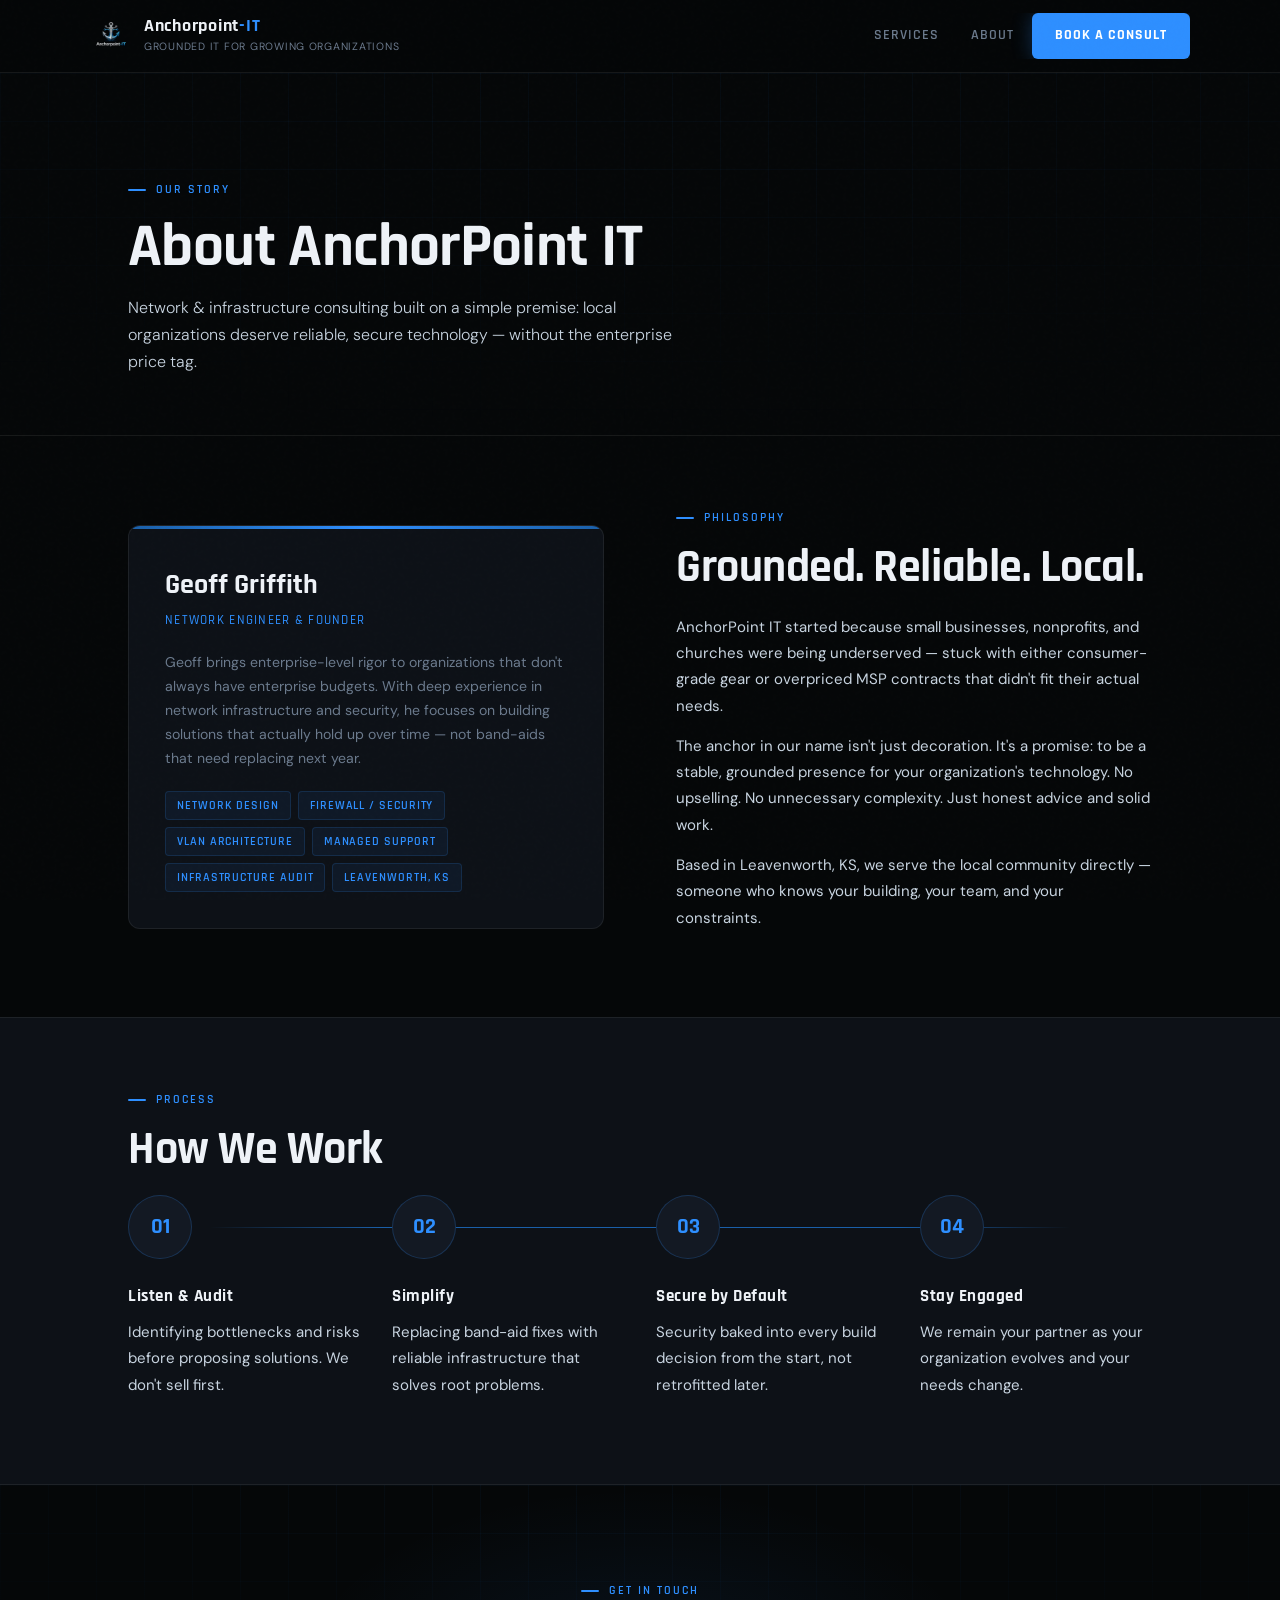
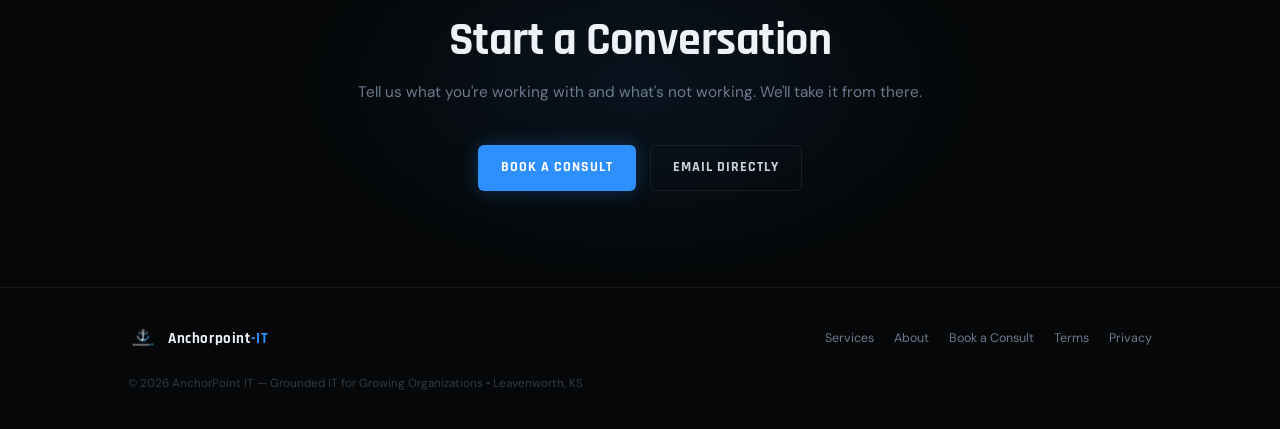
==== commit 9e427d15: "Refactor success page layout and styling; update content and improve accessibility" ====
--- a/about.html
+++ b/about.html
@@ -1,115 +1,104 @@
-<!DOCTYPE html>
+<!doctype html>
 <html lang="en">
+<head>
+  <meta charset="utf-8" />
+  <meta name="viewport" content="width=device-width,initial-scale=1" />
+  <title>About — AnchorPoint IT</title>
+  <meta name="description" content="Led by Geoff Griffith, a Network Engineer focused on infrastructure and security. Local IT for Leavenworth, KS." />
+  <link rel="canonical" href="https://anchorpoint-it.com/about.html" />
+  <link rel="icon" type="image/png" sizes="32x32" href="assets/favicon-32.png">
+  <link rel="preconnect" href="https://fonts.googleapis.com">
+  <link rel="preconnect" href="https://fonts.gstatic.com" crossorigin>
+  <link href="https://fonts.googleapis.com/css2?family=Rajdhani:wght@400;500;600;700&family=DM+Sans:ital,opsz,wght@0,9..40,300;0,9..40,400;0,9..40,500&display=swap" rel="stylesheet">
+  <link rel="stylesheet" href="styles.css" />
+</head>
+<body>
+  <div id="site-header"></div>
 
-<head>
-    <meta charset="utf-8" />
-    <meta name="viewport" content="width=device-width,initial-scale=1" />
-    <title>About | AnchorPoint IT</title>
-    <link rel="stylesheet" href="styles.css" />
-    <link rel="stylesheet" href="assets/css/anchorpoint-it.css">
-    <style>
-        /* Editorial Side-by-Side Adjustment */
-        .editorial-container {
-            display: flex;
-            flex-direction: row;
-            align-items: stretch;
-            min-height: 500px;
-            /* Adjust based on preference */
-        }
+  <div class="page-hero">
+    <div class="grid-bg"></div>
+    <div class="container page-hero-inner">
+      <div class="page-hero-eyebrow">Our Story</div>
+      <h1 class="page-hero-title">About AnchorPoint IT</h1>
+      <p class="page-hero-subtitle">Network &amp; infrastructure consulting built on a simple premise: local organizations deserve reliable, secure technology — without the enterprise price tag.</p>
+    </div>
+  </div>
 
-        .editorial-image {
-            flex: 1;
-            max-width: 45%;
-            /* Limits image to less than half the card width */
-            overflow: hidden;
-        }
+  <main>
+    <section class="content-section">
+      <div class="container">
+        <div class="about-inner">
+          <div class="about-visual">
+            <div class="about-card">
+              <div class="big-name">Geoff Griffith</div>
+              <div class="title">Network Engineer &amp; Founder</div>
+              <p class="bio">Geoff brings enterprise-level rigor to organizations that don't always have enterprise budgets. With deep experience in network infrastructure and security, he focuses on building solutions that actually hold up over time — not band-aids that need replacing next year.</p>
+              <div class="tag-row">
+                <span class="tag">Network Design</span>
+                <span class="tag">Firewall / Security</span>
+                <span class="tag">VLAN Architecture</span>
+                <span class="tag">Managed Support</span>
+                <span class="tag">Infrastructure Audit</span>
+                <span class="tag">Leavenworth, KS</span>
+              </div>
+            </div>
+          </div>
+          <div class="about-text">
+            <div class="section-label">Philosophy</div>
+            <h2>Grounded. Reliable. Local.</h2>
+            <p>AnchorPoint IT started because small businesses, nonprofits, and churches were being underserved &mdash; stuck with either consumer-grade gear or overpriced MSP contracts that didn't fit their actual needs.</p>
+            <p>The anchor in our name isn't just decoration. It's a promise: to be a stable, grounded presence for your organization's technology. No upselling. No unnecessary complexity. Just honest advice and solid work.</p>
+            <p>Based in Leavenworth, KS, we serve the local community directly &mdash; someone who knows your building, your team, and your constraints.</p>
+          </div>
+        </div>
+      </div>
+    </section>
 
-        .editorial-image img {
-            width: 100%;
-            height: 100%;
-            object-fit: cover;
-            /* Crops the image to fit the container precisely */
-            display: block;
-        }
+    <section class="content-section ap-section--alt">
+      <div class="container">
+        <div class="section-label">Process</div>
+        <h2>How We Work</h2>
+        <div class="steps-row">
+          <div class="step">
+            <div class="step-num">01</div>
+            <h3>Listen &amp; Audit</h3>
+            <p>Identifying bottlenecks and risks before proposing solutions. We don't sell first.</p>
+          </div>
+          <div class="step">
+            <div class="step-num">02</div>
+            <h3>Simplify</h3>
+            <p>Replacing band-aid fixes with reliable infrastructure that solves root problems.</p>
+          </div>
+          <div class="step">
+            <div class="step-num">03</div>
+            <h3>Secure by Default</h3>
+            <p>Security baked into every build decision from the start, not retrofitted later.</p>
+          </div>
+          <div class="step">
+            <div class="step-num">04</div>
+            <h3>Stay Engaged</h3>
+            <p>We remain your partner as your organization evolves and your needs change.</p>
+          </div>
+        </div>
+      </div>
+    </section>
 
-        .editorial-text {
-            flex: 1.2;
-            padding: 40px;
-            display: flex;
-            flex-direction: column;
-            justify-content: center;
-        }
+    <section class="ap-section cta-section">
+      <div class="grid-bg"></div>
+      <div class="cta-glow"></div>
+      <div class="cta-inner">
+        <div class="section-label" style="justify-content:center;">Get in Touch</div>
+        <h2>Start a Conversation</h2>
+        <p>Tell us what you're working with and what's not working. We'll take it from there.</p>
+        <div class="cta-actions">
+          <a href="consult.html" class="ap-btn ap-btn--primary">Book a Consult</a>
+          <a href="mailto:support@anchorpoint-it.com" class="ap-btn ap-btn--ghost">Email Directly</a>
+        </div>
+      </div>
+    </section>
+  </main>
 
-        /* Mobile Responsive: Stack them on top of each other on small screens */
-        @media (max-width: 768px) {
-            .editorial-container {
-                flex-direction: column;
-            }
-
-            .editorial-image {
-                max-width: 100%;
-                height: 300px;
-                /* Fixed height for mobile banner */
-            }
-        }
-    </style>
-</head>
-
-<body>
-    <header class="ap-header">
-        <div class="ap-header-inner">
-            <a href="index.html" class="ap-brand">
-                <img src="assets/logo-1024.png" alt="Anchorpoint IT" class="ap-mark">
-                <div class="ap-brand-text">
-                    <div class="ap-brand-name">Anchorpoint<span>-IT</span></div>
-                    <div class="ap-brand-tagline">Grounded IT for Growing Organizations</div>
-                </div>
-            </a>
-            <nav class="ap-nav">
-                <a href="services.html">Services</a>
-                <a href="about.html" class="active">About</a>
-                <a class="ap-btn ap-btn--primary" href="index.html#contact">Book a consult</a>
-            </nav>
-        </div>
-    </header>
-
-    <main class="wrap">
-        <article class="card" aria-label="About AnchorPoint IT">
-            <div class="editorial-container">
-                <div class="editorial-image">
-                    <img src="assets/about-feature.png" alt="Network Engineering Infrastructure" />
-                </div>
-
-                <div class="editorial-text">
-                    <div class="ap-content">
-                        <h1>About AnchorPoint IT</h1>
-                        <p>
-                            Led by <strong>Geoff Griffith</strong>, a Network Engineer focusing on infrastructure and
-                            security, AnchorPoint IT provides grounded, reliable technology solutions for small
-                            businesses, nonprofits, and churches.
-                        </p>
-
-                        <h2>How we work</h2>
-                        <ul style="padding-left: 20px;">
-                            <li><strong>Listen & Audit:</strong> Identifying bottlenecks and risks before proposing
-                                solutions.</li>
-                            <li><strong>Simplify:</strong> Replacing "band-aid" fixes with reliable infrastructure.</li>
-                            <li><strong>Secure by Default:</strong> Baking security into the foundation of every build.
-                            </li>
-                        </ul>
-
-                        <div class="actions" style="justify-content: flex-start; padding-left: 0;">
-                            <a class="btn primary" href="mailto:contact@anchorpoint-it.com">Contact Us</a>
-                        </div>
-                    </div>
-                </div>
-            </div>
-
-            <footer class="micro">
-                <strong>AnchorPoint IT</strong> — Network & Infrastructure Consulting • Leavenworth, KS
-            </footer>
-        </article>
-    </main>
+  <div id="site-footer"></div>
+  <script src="js/site.js"></script>
 </body>
-
-</html>+</html>
--- a/styles.css
+++ b/styles.css
@@ -1,655 +1,424 @@
+/* =====================================================
+   AnchorPoint IT — Design System 2.0
+   ===================================================== */
+
 :root {
-  --bg: #0b1220;
-  --card: rgba(255, 255, 255, 0.06);
-  --stroke: rgba(255, 255, 255, 0.10);
-  --text: rgba(255, 255, 255, 0.92);
-  --muted: rgba(255, 255, 255, 0.72);
-
-  --navy: #0b3a5a;
-  --teal: #2bb0a6;
-
-  /* Responsive layout tokens */
+  --black:     #050708;
+  --surface:   #0d1117;
+  --surface2:  #131923;
+  --border:    rgba(255,255,255,0.07);
+  --blue:      #2e8fff;
+  --blue-dim:  #1a5fa8;
+  --blue-glow: rgba(46,143,255,0.18);
+  --silver:    #c8d4e0;
+  --white:     #eef2f7;
+  --muted:     #6b7a8d;
   --container: 1100px;
-  --gutter: clamp(16px, 4vw, 28px);
-  --radius: 16px;
-  --shadow: 0 20px 70px rgba(0, 0, 0, 0.45);
-}
-
-
-* {
-  box-sizing: border-box;
-}
-
-html,
+  --gutter:    clamp(20px, 5vw, 80px);
+  --radius:    10px;
+}
+
+*, *::before, *::after { box-sizing: border-box; margin: 0; padding: 0; }
+
+html { scroll-behavior: smooth; scroll-padding-top: 72px; }
+
 body {
-  height: 100%;
-}
-
-html {
-  /* prevent anchor targets from hiding behind sticky header */
-  scroll-padding-top: 74px;
-}
-
-body {
-  margin: 0;
-  background:
-    radial-gradient(1200px 600px at 30% 10%, rgba(43, 176, 166, 0.18), transparent 55%),
-    radial-gradient(900px 500px at 80% 20%, rgba(11, 58, 90, 0.28), transparent 60%),
-    var(--bg);
-  font-family: system-ui, -apple-system, Segoe UI, Roboto, Arial, sans-serif;
-  color: var(--text);
-}
-
-img {
-  max-width: 100%;
-  height: auto;
-  display: block;
-}
-
-/* Overflow guard for emails/urls/long words on mobile */
-p,
-li,
-a {
-  overflow-wrap: anywhere;
-  word-break: break-word;
-}
+  background: var(--black);
+  color: var(--white);
+  font-family: 'DM Sans', system-ui, sans-serif;
+  font-size: 16px;
+  line-height: 1.65;
+  overflow-x: hidden;
+}
+
+img { max-width: 100%; height: auto; display: block; }
+p, li, a { overflow-wrap: anywhere; word-break: break-word; }
 
 .container {
   width: min(var(--container), 100% - (var(--gutter) * 2));
   margin-inline: auto;
 }
 
-/* ===== Homepage wrapper/card preview ===== */
-.wrap {
-  min-height: 100vh;
-  display: grid;
-  place-items: center;
-  padding: 20px;
-}
-
-@media (max-width: 700px) {
-
-  /* better flow on phones */
-  .wrap {
-    place-items: start center;
-    padding-top: 14px;
-  }
-}
-
-.card {
-  width: min(1040px, 100%);
-  padding: 14px;
-  border: 1px solid var(--stroke);
-  border-radius: var(--radius);
-  background: var(--card);
-  backdrop-filter: blur(10px);
-  box-shadow: var(--shadow);
-}
-
-.hero {
-  width: 100%;
-  height: auto;
-  display: block;
-  border-radius: 12px;
-  background: #fff;
-}
-
-.actions {
-  display: flex;
-  flex-wrap: wrap;
-  gap: 10px;
-  padding: 14px 4px 6px;
-  justify-content: center;
-}
-
-/* ===== Buttons ===== */
-.btn {
-  display: inline-flex;
-  align-items: center;
-  justify-content: center;
-  gap: 8px;
-
-  min-height: 44px;
-  /* mobile tap target */
-  padding: 11px 16px;
-
-  border-radius: 999px;
-  border: 1px solid rgba(255, 255, 255, 0.16);
-  background: rgba(255, 255, 255, 0.06);
-  color: var(--text);
-  text-decoration: none;
-  font-weight: 600;
-  font-size: 14px;
-  line-height: 1;
-  transition: transform .08s ease, background .12s ease, border-color .12s ease;
-}
-
-.btn:hover {
-  transform: translateY(-1px);
-  background: rgba(255, 255, 255, 0.10);
-  border-color: rgba(255, 255, 255, 0.24);
-}
-
-.btn:active {
-  transform: translateY(0px);
-}
-
-.btn.primary {
-  background: linear-gradient(135deg, var(--navy), #0e4f73);
-  border-color: rgba(43, 176, 166, 0.45);
-}
-
-.btn.primary:hover {
-  border-color: rgba(43, 176, 166, 0.70);
-}
-
-@media (max-width: 420px) {
-
-  /* optional: primary CTA fills row on tiny phones */
-  .page-hero-actions .btn.primary,
-  .ap-hero-actions .btn.primary {
-    flex: 1 1 100%;
-  }
-}
-
-.micro {
-  text-align: center;
-  font-size: 12px;
-  color: var(--muted);
-  padding: 8px 0 4px;
-}
-
-.seo {
+body::before {
+  content: '';
+  position: fixed;
+  inset: 0;
+  background-image: url("data:image/svg+xml,%3Csvg viewBox='0 0 256 256' xmlns='http://www.w3.org/2000/svg'%3E%3Cfilter id='n'%3E%3CfeTurbulence type='fractalNoise' baseFrequency='0.9' numOctaves='4' stitchTiles='stitch'/%3E%3C/filter%3E%3Crect width='100%25' height='100%25' filter='url(%23n)' opacity='0.035'/%3E%3C/svg%3E");
+  pointer-events: none;
+  z-index: 9999;
+  opacity: 0.35;
+}
+
+.grid-bg {
   position: absolute;
-  left: -9999px;
-  width: 1px;
-  height: 1px;
-  overflow: hidden;
-}
-
-/* ===== Header / Nav ===== */
-.site-header {
-  position: sticky;
-  top: 0;
-  z-index: 50;
-
-  /* improved sticky look */
-  background: rgba(11, 15, 20, 0.78);
-  backdrop-filter: blur(10px);
-
-  border-bottom: 1px solid rgba(255, 255, 255, 0.08);
-
-  /* iPhone safe-area */
-  padding-left: env(safe-area-inset-left);
-  padding-right: env(safe-area-inset-right);
-}
-
-.header-inner {
-  display: flex;
-  align-items: center;
-  justify-content: space-between;
-  gap: 16px;
-  padding: 14px 0;
-}
-
-.logo {
-  font-weight: 700;
-  letter-spacing: 0.2px;
-  text-decoration: none;
-  color: #fff;
-}
-
-/* Nav: keeps your existing HTML, but prevents ugly wrapping on mobile */
-.nav {
-  display: flex;
-  gap: 14px;
-
-  overflow-x: auto;
-  /* mobile scroll */
-  -webkit-overflow-scrolling: touch;
-  scrollbar-width: none;
-}
-
-.nav::-webkit-scrollbar {
-  display: none;
-}
-
-.nav a {
-  text-decoration: none;
-  color: rgba(255, 255, 255, 0.82);
-
-  padding: 8px 10px;
-  border-radius: 10px;
-
-  white-space: nowrap;
-  min-height: 44px;
-  display: inline-flex;
-  align-items: center;
-}
-
-.nav a:hover {
-  color: #fff;
-  background: rgba(255, 255, 255, 0.06);
-}
-
-.nav a.active {
-  color: #fff;
-  background: rgba(255, 255, 255, 0.10);
-}
-
-/* ===== Page hero banner (avoid collision with .hero image) ===== */
+  inset: 0;
+  background-image: linear-gradient(rgba(46,143,255,0.04) 1px, transparent 1px), linear-gradient(90deg, rgba(46,143,255,0.04) 1px, transparent 1px);
+  background-size: 48px 48px;
+  mask-image: radial-gradient(ellipse 80% 60% at 50% 0%, black 20%, transparent 100%);
+  pointer-events: none;
+}
+
+/* HEADER */
+.ap-header {
+  position: sticky; top: 0; z-index: 100;
+  background: rgba(5,7,8,0.82); backdrop-filter: blur(20px);
+  border-bottom: 1px solid var(--border);
+  padding-left: env(safe-area-inset-left); padding-right: env(safe-area-inset-right);
+}
+
+.ap-header-inner {
+  display: flex; align-items: center; justify-content: space-between; gap: 20px;
+  height: 72px;
+  width: min(var(--container), 100% - (var(--gutter) * 2));
+  margin-inline: auto;
+}
+
+.ap-brand { display: flex; align-items: center; gap: 12px; text-decoration: none; flex-shrink: 0; }
+
+.ap-mark { height: 42px; width: 42px; object-fit: contain; }
+
+.ap-brand-text { display: flex; flex-direction: column; }
+
+.ap-brand-name {
+  font-family: 'Rajdhani', sans-serif; font-weight: 700; font-size: 1.15rem;
+  letter-spacing: 0.04em; color: var(--white); line-height: 1;
+}
+.ap-brand-name span { color: var(--blue); }
+
+.ap-brand-tagline {
+  font-size: 0.66rem; letter-spacing: 0.07em; color: var(--muted);
+  text-transform: uppercase; margin-top: 3px;
+}
+
+.ap-nav {
+  display: flex; align-items: center; gap: 4px;
+  overflow-x: auto; -webkit-overflow-scrolling: touch; scrollbar-width: none;
+}
+.ap-nav::-webkit-scrollbar { display: none; }
+
+.ap-nav a:not(.ap-btn--primary) {
+  font-family: 'Rajdhani', sans-serif; font-weight: 600; font-size: 0.88rem;
+  letter-spacing: 0.07em; text-transform: uppercase; color: var(--muted);
+  text-decoration: none; padding: 8px 14px; border-radius: 6px;
+  white-space: nowrap; min-height: 44px;
+  display: inline-flex; align-items: center;
+  transition: color 0.2s, background 0.2s;
+}
+.ap-nav a:not(.ap-btn--primary):hover, .ap-nav a.active {
+  color: var(--white); background: rgba(255,255,255,0.05);
+}
+
+/* BUTTONS */
+.ap-btn, .btn {
+  display: inline-flex; align-items: center; justify-content: center;
+  gap: 8px; min-height: 44px; padding: 10px 22px; border-radius: 6px;
+  font-family: 'Rajdhani', sans-serif; font-weight: 700; font-size: 0.88rem;
+  letter-spacing: 0.07em; text-transform: uppercase; text-decoration: none;
+  white-space: nowrap; cursor: pointer;
+  transition: background 0.2s, transform 0.15s, box-shadow 0.2s, border-color 0.2s, color 0.2s;
+}
+.ap-btn--primary, .btn.primary {
+  background: var(--blue); color: #fff; border: 1px solid transparent;
+  box-shadow: 0 0 20px rgba(46,143,255,0.28);
+}
+.ap-btn--primary:hover, .btn.primary:hover {
+  background: #1a6fd4; transform: translateY(-1px);
+  box-shadow: 0 4px 28px rgba(46,143,255,0.4);
+}
+.ap-btn--ghost, .btn {
+  background: transparent; color: var(--silver); border: 1px solid var(--border);
+}
+.ap-btn--ghost:hover, .btn:hover {
+  border-color: rgba(46,143,255,0.35); color: var(--blue);
+  background: rgba(46,143,255,0.06); transform: translateY(-1px);
+}
+
+/* HERO */
+.ap-hero-section {
+  position: relative; min-height: 100vh;
+  display: flex; align-items: center;
+  padding: 120px var(--gutter) 80px; overflow: hidden;
+}
+.hero-glow {
+  position: absolute; top: -10%; left: 50%; transform: translateX(-50%);
+  width: 900px; height: 600px;
+  background: radial-gradient(ellipse, rgba(46,143,255,0.1) 0%, transparent 70%);
+  pointer-events: none;
+}
+.ap-hero-content { position: relative; z-index: 2; max-width: 660px; }
+
+.hero-eyebrow {
+  display: inline-flex; align-items: center; gap: 10px;
+  font-family: 'Rajdhani', sans-serif; font-weight: 600;
+  font-size: 0.78rem; letter-spacing: 0.16em; text-transform: uppercase;
+  color: var(--blue); margin-bottom: 20px;
+}
+.hero-eyebrow::before {
+  content: ''; display: block; width: 24px; height: 2px;
+  background: var(--blue); border-radius: 2px;
+}
+
+.ap-h1, h1 {
+  font-family: 'Rajdhani', sans-serif; font-weight: 700;
+  font-size: clamp(2.8rem, 6vw, 4.8rem);
+  line-height: 1.05; letter-spacing: -0.01em; color: var(--white);
+  margin-bottom: 20px; max-width: none;
+}
+.ap-h1 em, h1 em { font-style: normal; color: var(--blue); }
+
+.ap-hero-sub {
+  font-size: 1.05rem; font-weight: 300; color: var(--silver);
+  max-width: 520px; margin-bottom: 40px; line-height: 1.7;
+}
+.ap-hero-actions { display: flex; gap: 14px; flex-wrap: wrap; }
+
+.hero-visual {
+  position: absolute; right: clamp(0px,5vw,80px); top: 50%;
+  transform: translateY(-50%); width: clamp(260px,38vw,460px);
+  opacity: 0.15; pointer-events: none;
+  filter: drop-shadow(0 0 60px rgba(46,143,255,0.4));
+}
+
+/* TRUST STRIP */
+.trust-strip {
+  border-top: 1px solid var(--border); border-bottom: 1px solid var(--border);
+  padding: 24px var(--gutter);
+  display: flex; gap: 40px; flex-wrap: wrap; align-items: center;
+  width: min(var(--container), 100% - (var(--gutter) * 2)); margin-inline: auto;
+}
+.trust-item { display: flex; align-items: center; gap: 12px; }
+.trust-icon {
+  width: 34px; height: 34px; background: rgba(46,143,255,0.08);
+  border: 1px solid rgba(46,143,255,0.18); border-radius: 8px;
+  display: flex; align-items: center; justify-content: center; flex-shrink: 0;
+}
+.trust-icon svg { width: 17px; height: 17px; stroke: var(--blue); fill: none; stroke-width: 2; stroke-linecap: round; stroke-linejoin: round; }
+.trust-label {
+  font-family: 'Rajdhani', sans-serif; font-weight: 600; font-size: 0.82rem;
+  letter-spacing: 0.05em; text-transform: uppercase; color: var(--muted);
+}
+
+/* SECTIONS */
+.ap-section { padding: 96px var(--gutter); }
+.ap-section--alt { background: var(--surface); border-top: 1px solid var(--border); border-bottom: 1px solid var(--border); }
+
+.section-label {
+  font-family: 'Rajdhani', sans-serif; font-weight: 600; font-size: 0.76rem;
+  letter-spacing: 0.16em; text-transform: uppercase; color: var(--blue);
+  margin-bottom: 14px; display: flex; align-items: center; gap: 10px;
+}
+.section-label::before { content: ''; display: block; width: 18px; height: 2px; background: var(--blue); border-radius: 2px; }
+
+h2 {
+  font-family: 'Rajdhani', sans-serif; font-weight: 700;
+  font-size: clamp(1.9rem, 4vw, 2.9rem);
+  line-height: 1.1; letter-spacing: -0.01em; color: var(--white); margin-bottom: 14px;
+}
+.section-sub { font-size: 0.96rem; font-weight: 300; color: var(--muted); max-width: 520px; margin-bottom: 56px; line-height: 1.7; }
+
+/* SERVICES GRID */
+.services-grid {
+  display: grid; grid-template-columns: repeat(auto-fit, minmax(280px,1fr));
+  gap: 2px; background: var(--border);
+  border: 1px solid var(--border); border-radius: 12px; overflow: hidden;
+}
+.service-card {
+  background: var(--surface); padding: 36px 32px;
+  position: relative; overflow: hidden; transition: background 0.25s;
+}
+.service-card:hover { background: var(--surface2); }
+.service-card::after {
+  content: ''; position: absolute; bottom: 0; left: 0; right: 0; height: 2px;
+  background: linear-gradient(90deg, transparent, var(--blue), transparent);
+  transform: scaleX(0); transition: transform 0.3s;
+}
+.service-card:hover::after { transform: scaleX(1); }
+.service-num {
+  font-family: 'Rajdhani', sans-serif; font-weight: 700; font-size: 3.2rem;
+  line-height: 1; color: rgba(46,143,255,0.07);
+  position: absolute; top: 20px; right: 24px;
+}
+.service-icon {
+  width: 46px; height: 46px; background: rgba(46,143,255,0.07);
+  border: 1px solid rgba(46,143,255,0.14); border-radius: 10px;
+  display: flex; align-items: center; justify-content: center; margin-bottom: 22px;
+}
+.service-icon svg { width: 21px; height: 21px; stroke: var(--blue); fill: none; stroke-width: 1.8; stroke-linecap: round; stroke-linejoin: round; }
+.service-card h3 {
+  font-family: 'Rajdhani', sans-serif; font-weight: 700; font-size: 1.2rem;
+  letter-spacing: 0.02em; color: var(--white); margin-bottom: 10px;
+}
+.service-card > p { font-size: 0.88rem; color: var(--muted); line-height: 1.65; }
+.service-bullets { margin-top: 18px; list-style: none; display: flex; flex-direction: column; gap: 7px; }
+.service-bullets li { font-size: 0.84rem; color: var(--silver); display: flex; align-items: flex-start; gap: 8px; line-height: 1.5; }
+.service-bullets li::before { content: '—'; color: var(--blue); flex-shrink: 0; }
+
+/* STEPS */
+.steps-row {
+  display: grid; grid-template-columns: repeat(auto-fit, minmax(200px,1fr));
+  gap: 48px 32px; position: relative; z-index: 1;
+}
+.steps-row::before {
+  content: ''; position: absolute; top: 32px; left: 8%; right: 8%; height: 1px;
+  background: linear-gradient(90deg, transparent, var(--blue-dim) 20%, var(--blue-dim) 80%, transparent);
+  z-index: 0;
+}
+.step { position: relative; z-index: 1; }
+.step-num {
+  width: 64px; height: 64px; border-radius: 50%;
+  background: var(--surface2); border: 1px solid rgba(46,143,255,0.22);
+  display: flex; align-items: center; justify-content: center;
+  font-family: 'Rajdhani', sans-serif; font-weight: 700; font-size: 1.35rem;
+  color: var(--blue); margin-bottom: 24px;
+}
+.step h3 { font-family: 'Rajdhani', sans-serif; font-weight: 700; font-size: 1.05rem; letter-spacing: 0.03em; color: var(--white); margin-bottom: 8px; }
+.step p { font-size: 0.86rem; color: var(--muted); line-height: 1.6; max-width: 240px; }
+
+/* ABOUT */
+.about-inner { display: grid; grid-template-columns: 1fr 1fr; gap: 72px; align-items: center; }
+.about-card {
+  background: var(--surface); border: 1px solid var(--border);
+  border-radius: 12px; padding: 36px; position: relative; overflow: hidden;
+}
+.about-card::before {
+  content: ''; position: absolute; top: 0; left: 0; right: 0; height: 3px;
+  background: linear-gradient(90deg, var(--blue-dim), var(--blue), var(--blue-dim));
+}
+.about-card .big-name { font-family: 'Rajdhani', sans-serif; font-weight: 700; font-size: 1.75rem; color: var(--white); margin-bottom: 2px; }
+.about-card .title { font-family: 'Rajdhani', sans-serif; font-weight: 500; font-size: 0.8rem; letter-spacing: 0.1em; text-transform: uppercase; color: var(--blue); margin-bottom: 20px; }
+.about-card .bio { font-size: 0.88rem; color: var(--muted); line-height: 1.7; }
+.tag-row { display: flex; flex-wrap: wrap; gap: 7px; margin-top: 20px; }
+.tag { font-family: 'Rajdhani', sans-serif; font-weight: 600; font-size: 0.72rem; letter-spacing: 0.08em; text-transform: uppercase; padding: 4px 11px; border-radius: 4px; background: rgba(46,143,255,0.07); border: 1px solid rgba(46,143,255,0.16); color: var(--blue); }
+.about-text h2 { margin-bottom: 18px; }
+.about-text p { font-size: 0.94rem; color: var(--silver); line-height: 1.75; margin-bottom: 14px; max-width: 54ch; }
+
+/* CTA */
+.cta-section { position: relative; text-align: center; overflow: hidden; }
+.cta-inner { position: relative; z-index: 2; max-width: 600px; margin: 0 auto; }
+.cta-glow {
+  position: absolute; top: 50%; left: 50%; transform: translate(-50%,-50%);
+  width: 700px; height: 400px;
+  background: radial-gradient(ellipse, rgba(46,143,255,0.09) 0%, transparent 70%);
+  pointer-events: none;
+}
+.cta-section h2 { margin-bottom: 14px; }
+.cta-section .cta-inner > p { font-size: 0.96rem; color: var(--muted); margin-bottom: 40px; max-width: none; }
+.cta-actions { display: flex; gap: 14px; flex-wrap: wrap; justify-content: center; }
+
+/* PAGE HERO */
 .page-hero {
-  padding: clamp(28px, 5vw, 46px) 0 clamp(18px, 3vw, 26px);
-  border-bottom: 1px solid rgba(255, 255, 255, 0.08);
-  background:
-    radial-gradient(1200px 600px at 30% 10%, rgba(43, 176, 166, 0.14), transparent 55%),
-    radial-gradient(900px 500px at 80% 20%, rgba(11, 58, 90, 0.22), transparent 60%);
-}
-
-.page-hero-inner {
-  display: grid;
-  gap: 10px;
-}
-
-.page-hero-title {
-  font-size: clamp(28px, 3vw, 40px);
-  line-height: 1.15;
-  margin: 0;
-}
-
-.page-hero-subtitle {
-  margin: 0;
-  max-width: 70ch;
-  color: rgba(255, 255, 255, 0.82);
-}
-
-.page-hero-actions {
-  display: flex;
-  gap: 10px;
-  margin-top: 10px;
-  flex-wrap: wrap;
-}
-
-/* ===== Main content spacing ===== */
-.content {
-  padding: 26px 0 46px;
-}
-
-.content section {
-  padding: 18px 0;
-  border-bottom: 1px solid rgba(255, 255, 255, 0.06);
-}
-
-.content section:last-of-type {
-  border-bottom: none;
-}
-
-/* ===== Footer ===== */
-.site-footer {
-  border-top: 1px solid rgba(255, 255, 255, 0.08);
-  padding: 18px 0;
-  color: rgba(255, 255, 255, 0.70);
-
-  /* safe-area */
-  padding-left: env(safe-area-inset-left);
-  padding-right: env(safe-area-inset-right);
-}
-
-/* ===== Page layout (matches existing aesthetic) ===== */
-.ap-page {
-  width: min(1040px, 100%);
-  margin: 0 auto;
-  padding: clamp(14px, 3.5vw, 18px);
-}
-
-.ap-surface {
-  border: 1px solid var(--stroke);
-  border-radius: var(--radius);
-  background: var(--card);
-  backdrop-filter: blur(10px);
-  box-shadow: var(--shadow);
-  overflow: hidden;
-}
-
-.ap-hero {
-  padding: clamp(22px, 4vw, 34px) clamp(16px, 3vw, 22px);
-  border-bottom: 1px solid rgba(255, 255, 255, 0.08);
-  background:
-    radial-gradient(1200px 600px at 30% 10%, rgba(43, 176, 166, 0.14), transparent 55%),
-    radial-gradient(900px 500px at 80% 20%, rgba(11, 58, 90, 0.22), transparent 60%);
-}
-
-.ap-hero h1 {
-  margin: 0 0 8px;
-  font-size: clamp(26px, 3vw, 38px);
-  line-height: 1.15;
-}
-
-.ap-hero p {
-  margin: 0;
-  color: var(--muted);
-  max-width: 72ch;
-}
-
-.ap-hero-actions {
-  display: flex;
-  gap: 10px;
-  flex-wrap: wrap;
-  margin-top: 14px;
-}
-
-.ap-content {
-  padding: clamp(14px, 3vw, 18px) clamp(16px, 3vw, 22px) clamp(18px, 3vw, 22px);
-}
-
-.ap-content section {
-  padding: 16px 0;
-  border-bottom: 1px solid rgba(255, 255, 255, 0.06);
-}
-
-.ap-content section:last-child {
-  border-bottom: none;
-}
-
-.ap-content h2 {
-  margin: 0 0 10px;
-}
-
-.ap-content ul {
-  margin: 0;
-  padding-left: 18px;
-  color: var(--text);
-}
-
-.ap-footer {
-  text-align: center;
-  font-size: 12px;
-  color: var(--muted);
-  padding: 12px 0 6px;
-}
-
-/* ===== Accessibility: reduce motion ===== */
-@media (prefers-reduced-motion: reduce) {
-  * {
-    animation: none !important;
-    transition: none !important;
-    scroll-behavior: auto !important;
-  }
-}
-
-@media (max-width: 820px) {
-  .ap-header-inner {
-    flex-direction: column;
-    align-items: stretch;
-    gap: 12px;
-  }
-
-  .ap-brand {
-    display: flex;
-    align-items: center;
-    gap: 12px;
-  }
-
-  .ap-nav {
-    display: grid;
-    grid-template-columns: 1fr 1fr;
-    gap: 10px;
-  }
-
-  .ap-nav a {
-    text-align: center;
-    white-space: nowrap;
-    /* prevent Serv/ices split */
-  }
-
-  .ap-nav .ap-btn {
-    grid-column: 1 / -1;
-    /* CTA spans full width */
-    justify-content: center;
-  }
-}
-
-@media (max-width: 768px) {
-  .hero {
-    max-height: 70vh;
-    object-fit: contain;
-  }
-}
-
-
-/* Fix list text visibility */
-.seo ul,
-.seo ol,
-.card ul,
-.card ol,
-main ul,
-main ol {
-  color: var(--text, rgba(255, 255, 255, .92));
-}
-
-.seo li,
-.card li,
-main li {
-  color: inherit;
-  opacity: 1;
-  -webkit-text-fill-color: currentColor;
-}
-
-/* Ensure bullets show up */
-.seo ul,
-.card ul,
-main ul {
-  list-style: disc;
-  padding-left: 1.2em;
-}
-
-.seo ol,
-.card ol,
-main ol {
-  list-style: decimal;
-  padding-left: 1.2em;
-}
-
-/* ===== List text visibility fix ===== */
-
-/* Ensure list text inherits visible color */
-main li {
-  color: inherit;
-  opacity: 1;
-  -webkit-text-fill-color: currentColor;
-}
-
-/* Make sure markers are visible */
-main li::marker {
-  color: rgba(0, 0, 0, 0.65);
-}
-
-/* If lists live inside light cards, force readable text */
-.card ul,
-.card ol {
-  color: #1a1a1a;
-}
-
-
-/* Shared Editorial Layout */
-.editorial-container {
-  display: flex;
-  flex-direction: row;
-  align-items: stretch;
-  min-height: 500px;
-}
-
-.editorial-image {
-  flex: 1;
-  max-width: 45%;
-  overflow: hidden;
-  transition: opacity 0.2s ease;
-}
-
-.editorial-image:hover {
-  opacity: 0.9;
-  /* Slight visual cue that it is clickable */
-}
-
-.editorial-image a {
-  display: block;
-  height: 100%;
-}
-
-.editorial-image img {
-  width: 100%;
-  height: 100%;
-  object-fit: cover;
-}
-
-.editorial-text {
-  flex: 1.2;
-  padding: 40px;
-  display: flex;
-  flex-direction: column;
-  justify-content: center;
-}
-
-@media (max-width: 768px) {
-  .editorial-container {
-    flex-direction: column;
-  }
-
-  .editorial-image {
-    max-width: 100%;
-    height: 300px;
-  }
-}
-
-/* Container for the zoomable image */
-.image-zoom-trigger {
-  cursor: zoom-in;
-  position: relative;
-  width: 100%;
-  height: 100%;
-  transition: transform 0.3s ease;
-}
-
-/* The "Enlarged" State */
-.image-zoom-trigger.is-zoomed {
-  position: fixed;
-  top: 0;
-  left: 0;
-  width: 100vw;
-  height: 100vh;
-  z-index: 1000;
-  background: rgba(11, 18, 32, 0.95);
-  /* Matches your --bg */
-  display: flex;
-  align-items: center;
-  justify-content: center;
-  cursor: zoom-out;
-  padding: 20px;
-}
-
-.image-zoom-trigger.is-zoomed img {
-  max-width: 90%;
-  max-height: 90vh;
-  object-fit: contain;
-  border-radius: 8px;
-  box-shadow: 0 0 50px rgba(0, 0, 0, 0.5);
-}
-
-/* Small hint that disappears on hover/zoom */
-.zoom-hint {
-  position: absolute;
-  bottom: 10px;
-  right: 10px;
-  background: rgba(0, 0, 0, 0.5);
-  color: #fff;
-  padding: 4px 8px;
-  border-radius: 4px;
-  font-size: 10px;
-  pointer-events: none;
-  opacity: 0.7;
-  transition: opacity 0.2s;
-}
-
-.image-zoom-trigger:hover .zoom-hint,
-.image-zoom-trigger.is-zoomed .zoom-hint {
-  opacity: 0;
-}
-
-/* Container styling */
-.editorial-image {
-  flex: 1;
-  max-width: 45%;
-  padding: 20px;
-  /* Adds space around the image so the shadow isn't cut off */
-  display: flex;
-  align-items: center;
-  justify-content: center;
-}
-
-.image-zoom-trigger {
-  cursor: pointer;
-  position: relative;
-  width: 100%;
-  transition: transform 0.2s ease;
-}
-
-/* The actual Image Styling */
-.feature-img {
-  width: 100%;
-  height: auto;
-  border-radius: 12px;
-  /* Rounded edges */
-  box-shadow: 0 10px 30px rgba(0, 0, 0, 0.5);
-  /* Deep shadow for depth */
-
-  /* Dims the white background of the image slightly */
-  filter: brightness(0.92) contrast(1.05);
-
-  display: block;
-  object-fit: contain;
-}
-
-/* Interaction: Lift on hover */
-.image-zoom-trigger:hover {
-  transform: translateY(-4px);
-}
-
-/* Zoomed State (Lightbox) */
-.image-zoom-trigger.is-zoomed {
-  position: fixed;
-  top: 0;
-  left: 0;
-  width: 100vw;
-  height: 100vh;
-  z-index: 1000;
-  background: rgba(11, 18, 32, 0.98);
-  /* Near-black backdrop */
-  display: flex;
-  align-items: center;
-  justify-content: center;
-  padding: 40px;
-  cursor: zoom-out;
-}
-
-.image-zoom-trigger.is-zoomed .feature-img {
-  max-width: 90%;
-  max-height: 90vh;
-  filter: none;
-  /* Remove the dimming when zoomed in for full detail */
-  box-shadow: 0 0 60px rgba(0, 0, 0, 0.8);
-}
-
-.zoom-hint {
-  position: absolute;
-  bottom: 15px;
-  right: 15px;
-  background: rgba(15, 46, 78, 0.8);
-  /* Using your brand ap-navy */
-  color: #fff;
-  padding: 5px 10px;
-  border-radius: 20px;
-  font-size: 11px;
-  font-weight: 500;
-  pointer-events: none;
-  opacity: 0.8;
-}+  padding: clamp(60px,8vw,100px) var(--gutter) clamp(40px,5vw,60px);
+  position: relative; border-bottom: 1px solid var(--border); overflow: hidden;
+}
+.page-hero .grid-bg { mask-image: radial-gradient(ellipse 100% 100% at 50% 0%, black 20%, transparent 100%); }
+.page-hero-eyebrow {
+  display: inline-flex; align-items: center; gap: 10px;
+  font-family: 'Rajdhani', sans-serif; font-weight: 600;
+  font-size: 0.76rem; letter-spacing: 0.16em; text-transform: uppercase;
+  color: var(--blue); margin-bottom: 16px;
+}
+.page-hero-eyebrow::before { content: ''; display: block; width: 18px; height: 2px; background: var(--blue); border-radius: 2px; }
+.page-hero-title { font-family: 'Rajdhani', sans-serif; font-weight: 700; font-size: clamp(2.2rem,5vw,3.8rem); line-height: 1.05; color: var(--white); margin-bottom: 14px; letter-spacing: -0.01em; }
+.page-hero-subtitle { font-size: 1rem; font-weight: 300; color: var(--silver); max-width: 560px; line-height: 1.7; }
+.page-hero-inner { position: relative; z-index: 2; }
+
+/* CONTENT SECTIONS */
+.content-section { padding: 72px var(--gutter); }
+.content-section + .content-section { border-top: 1px solid var(--border); }
+.content-section h2 { margin-bottom: 20px; }
+.content-section p { font-size: 0.94rem; color: var(--silver); line-height: 1.75; max-width: 62ch; margin-bottom: 14px; }
+.content-section ul { list-style: none; padding: 0; display: flex; flex-direction: column; gap: 10px; margin-bottom: 14px; }
+.content-section ul li { font-size: 0.9rem; color: var(--silver); display: flex; align-items: flex-start; gap: 10px; line-height: 1.6; }
+.content-section ul li::before { content: '—'; color: var(--blue); flex-shrink: 0; font-family: 'Rajdhani', sans-serif; font-weight: 600; }
+.content-section ul li strong { color: var(--white); }
+
+.feature-grid { display: grid; grid-template-columns: repeat(auto-fit, minmax(300px,1fr)); gap: 2px; background: var(--border); border: 1px solid var(--border); border-radius: 12px; overflow: hidden; margin-top: 40px; }
+.feature-card { background: var(--surface); padding: 32px 28px; transition: background 0.2s; }
+.feature-card:hover { background: var(--surface2); }
+.feature-card h3 { font-family: 'Rajdhani', sans-serif; font-weight: 700; font-size: 1.1rem; letter-spacing: 0.02em; color: var(--white); margin-bottom: 10px; }
+.feature-card p { font-size: 0.86rem; color: var(--muted); margin-bottom: 0; max-width: none; }
+.feature-card ul { margin-top: 14px; margin-bottom: 0; }
+
+/* CONSULT FORM */
+.consult-layout { display: grid; grid-template-columns: 1fr 1.6fr; gap: 56px; align-items: start; }
+.consult-aside h2 { margin-bottom: 16px; }
+.consult-aside p { font-size: 0.92rem; color: var(--silver); line-height: 1.7; max-width: none; margin-bottom: 12px; }
+.consult-aside-tags { display: flex; flex-direction: column; gap: 10px; margin-top: 28px; }
+.consult-aside-tag { display: flex; align-items: flex-start; gap: 10px; font-size: 0.86rem; color: var(--silver); }
+.consult-aside-tag strong { color: var(--white); font-weight: 500; display: block; margin-bottom: 1px; }
+.consult-aside-tag-dot { width: 6px; height: 6px; border-radius: 50%; background: var(--blue); margin-top: 6px; flex-shrink: 0; }
+
+.ap-form { background: var(--surface); border: 1px solid var(--border); border-radius: 12px; padding: 36px; }
+.ap-form label { display: block; font-size: 0.82rem; font-weight: 500; letter-spacing: 0.05em; text-transform: uppercase; color: var(--muted); margin-bottom: 6px; font-family: 'Rajdhani', sans-serif; }
+.ap-form input, .ap-form select, .ap-form textarea { width: 100%; min-height: 44px; padding: 10px 14px; border-radius: 7px; border: 1px solid var(--border); background: rgba(255,255,255,0.04); color: var(--white); font-family: 'DM Sans', sans-serif; font-size: 0.9rem; outline: none; transition: border-color 0.2s, background 0.2s; }
+.ap-form input:focus, .ap-form select:focus, .ap-form textarea:focus { border-color: rgba(46,143,255,0.4); background: rgba(46,143,255,0.04); }
+.ap-form textarea { min-height: 120px; resize: vertical; }
+.ap-form input::placeholder, .ap-form textarea::placeholder { color: var(--muted); }
+.ap-form select option { background: var(--surface); color: var(--white); }
+.ap-grid { display: grid; grid-template-columns: 1fr 1fr; gap: 16px; align-items: start; }
+.ap-span-2 { grid-column: 1 / -1; }
+.ap-check { display: flex; gap: 10px; align-items: flex-start; }
+.ap-check input { width: auto; min-height: auto; margin-top: 4px; accent-color: var(--blue); }
+.ap-check label { text-transform: none; font-family: 'DM Sans', sans-serif; font-size: 0.86rem; color: var(--silver); letter-spacing: 0; margin-bottom: 0; }
+.cf-turnstile { max-width: 100%; }
+
+/* FOOTER */
+.site-footer { padding: 36px var(--gutter); border-top: 1px solid var(--border); }
+.footer-inner { width: min(var(--container), 100% - (var(--gutter) * 2)); margin-inline: auto; display: flex; justify-content: space-between; align-items: center; flex-wrap: wrap; gap: 20px; }
+.footer-left { display: flex; align-items: center; gap: 10px; }
+.footer-logo { height: 30px; width: 30px; object-fit: contain; }
+.footer-brand-name { font-family: 'Rajdhani', sans-serif; font-weight: 700; font-size: 0.95rem; color: var(--white); letter-spacing: 0.04em; }
+.footer-brand-name span { color: var(--blue); }
+.footer-links { display: flex; gap: 20px; flex-wrap: wrap; }
+.footer-links a { font-size: 0.78rem; color: var(--muted); text-decoration: none; transition: color 0.2s; }
+.footer-links a:hover { color: var(--white); }
+.footer-copy { width: 100%; font-size: 0.73rem; color: rgba(107,122,141,0.45); }
+
+/* SUCCESS PAGE */
+.success-wrap { min-height: 100vh; display: flex; align-items: center; justify-content: center; padding: 40px var(--gutter); }
+.success-card { background: var(--surface); border: 1px solid var(--border); border-radius: 12px; padding: 56px 48px; max-width: 520px; text-align: center; position: relative; overflow: hidden; }
+.success-card::before { content: ''; position: absolute; top: 0; left: 0; right: 0; height: 3px; background: linear-gradient(90deg, var(--blue-dim), var(--blue), var(--blue-dim)); }
+.success-icon { width: 64px; height: 64px; border-radius: 50%; background: rgba(46,143,255,0.1); border: 1px solid rgba(46,143,255,0.2); display: flex; align-items: center; justify-content: center; margin: 0 auto 24px; }
+.success-icon svg { width: 28px; height: 28px; stroke: var(--blue); fill: none; stroke-width: 2; stroke-linecap: round; stroke-linejoin: round; }
+.success-card h1 { font-size: 2rem; margin-bottom: 12px; }
+.success-card p { font-size: 0.94rem; color: var(--silver); max-width: none; margin-bottom: 32px; }
+
+/* LEGAL */
+.legal-content { padding: 60px var(--gutter); max-width: 800px; margin: 0 auto; }
+.legal-content h1 { font-size: clamp(1.8rem,4vw,2.8rem); margin-bottom: 8px; }
+.legal-content .updated { font-size: 0.82rem; color: var(--muted); margin-bottom: 40px; }
+.legal-content h2 { font-size: 1.35rem; margin-top: 36px; margin-bottom: 12px; }
+.legal-content p { font-size: 0.9rem; color: var(--silver); line-height: 1.75; margin-bottom: 14px; max-width: none; }
+.legal-content ul { list-style: disc; padding-left: 20px; margin-bottom: 14px; }
+.legal-content ul li { font-size: 0.9rem; color: var(--silver); line-height: 1.65; margin-bottom: 4px; }
+.legal-content a { color: var(--blue); text-decoration: underline; text-underline-offset: 3px; }
+
+/* RESPONSIVE */
+@media (max-width: 900px) {
+  .hero-visual { display: none; }
+  .about-inner { grid-template-columns: 1fr; gap: 40px; }
+  .consult-layout { grid-template-columns: 1fr; gap: 40px; }
+}
+@media (max-width: 760px) {
+  .ap-grid { grid-template-columns: 1fr; }
+  .steps-row::before { display: none; }
+  .trust-strip { gap: 20px; }
+  .ap-header-inner { height: 64px; }
+  .ap-brand-tagline { display: none; }
+  .ap-hero-section { padding-top: 100px; }
+}
+@media (max-width: 480px) {
+  .ap-hero-actions, .cta-actions { flex-direction: column; }
+  .ap-form { padding: 24px 20px; }
+}
+
+/* ANIMATIONS */
+@keyframes fadeUp { from { opacity: 0; transform: translateY(20px); } to { opacity: 1; transform: translateY(0); } }
+.fade-up { animation: fadeUp 0.65s ease both; }
+.delay-1 { animation-delay: 0.1s; }
+.delay-2 { animation-delay: 0.22s; }
+.delay-3 { animation-delay: 0.36s; }
+.delay-4 { animation-delay: 0.5s; }
+
+:focus-visible { outline: 2px solid rgba(46,143,255,0.6); outline-offset: 3px; }
+@media (prefers-reduced-motion: reduce) { *, *::before, *::after { animation: none !important; transition: none !important; scroll-behavior: auto !important; } }
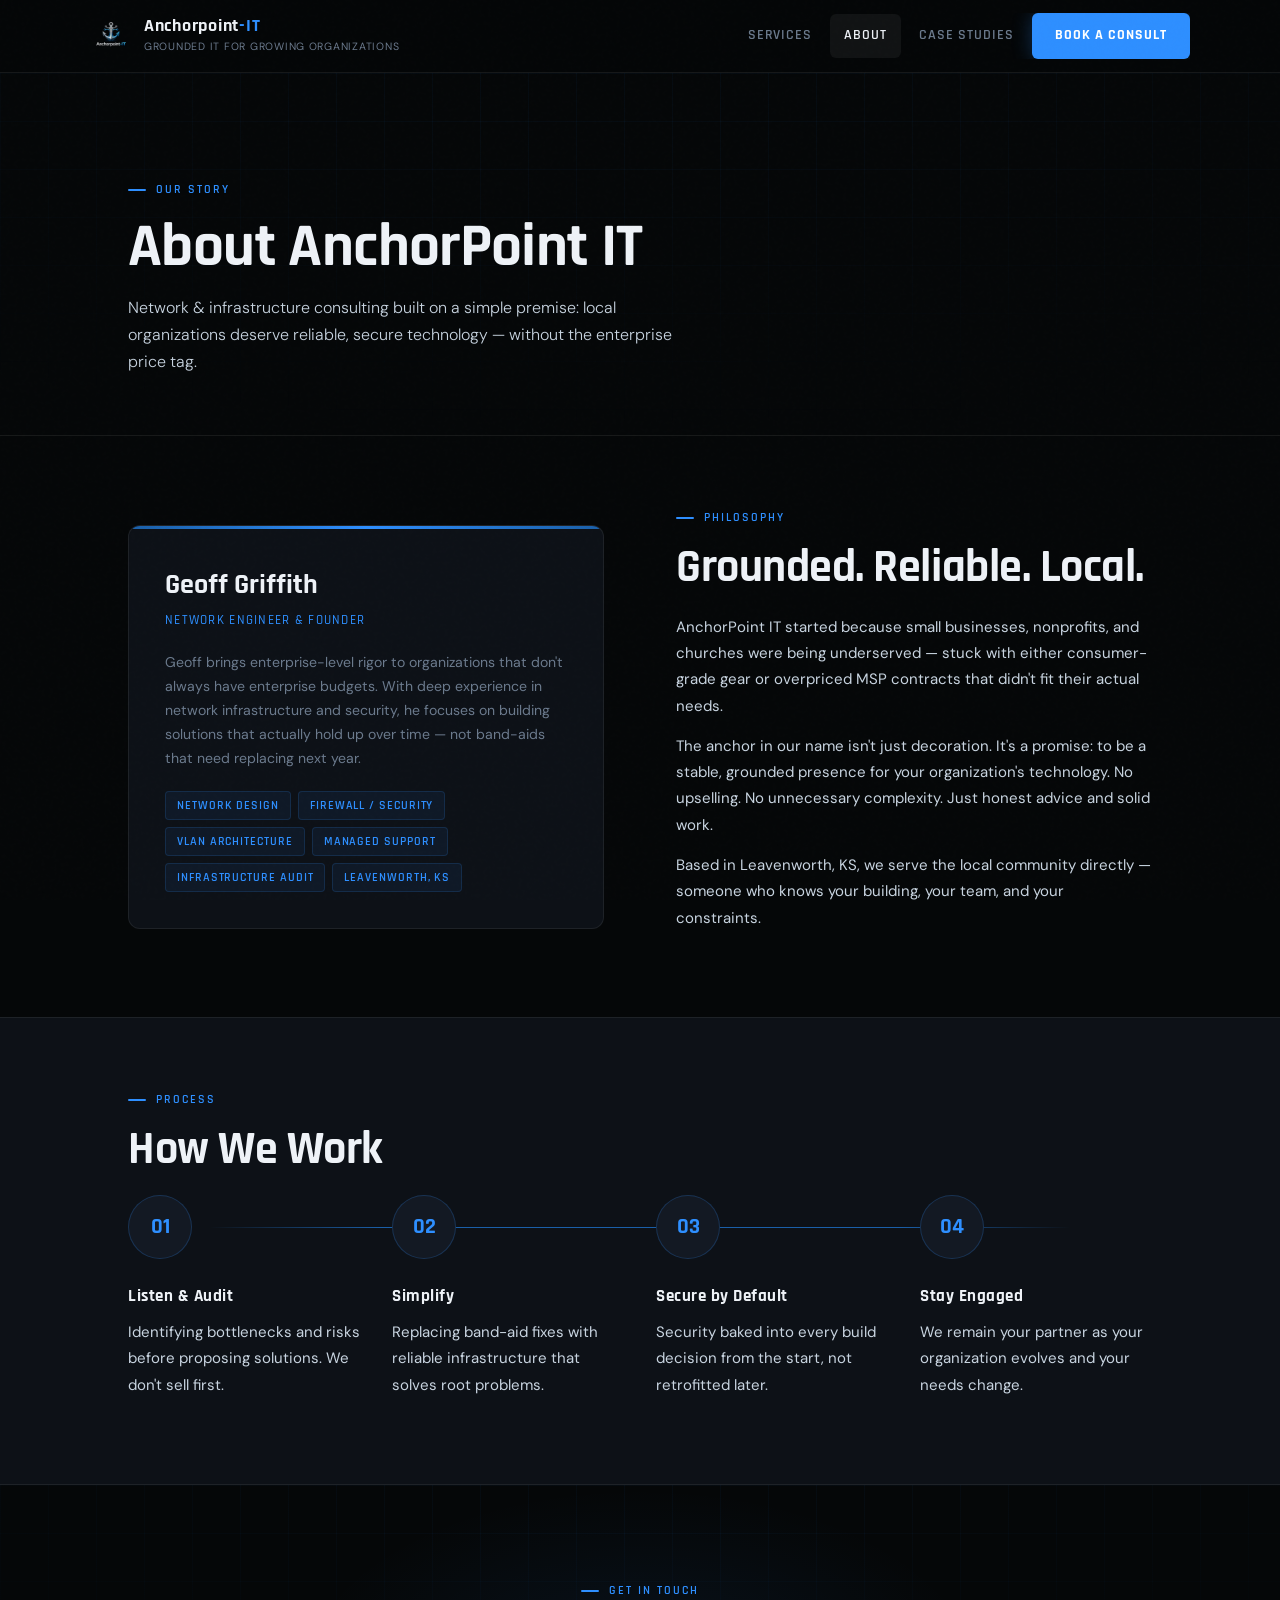
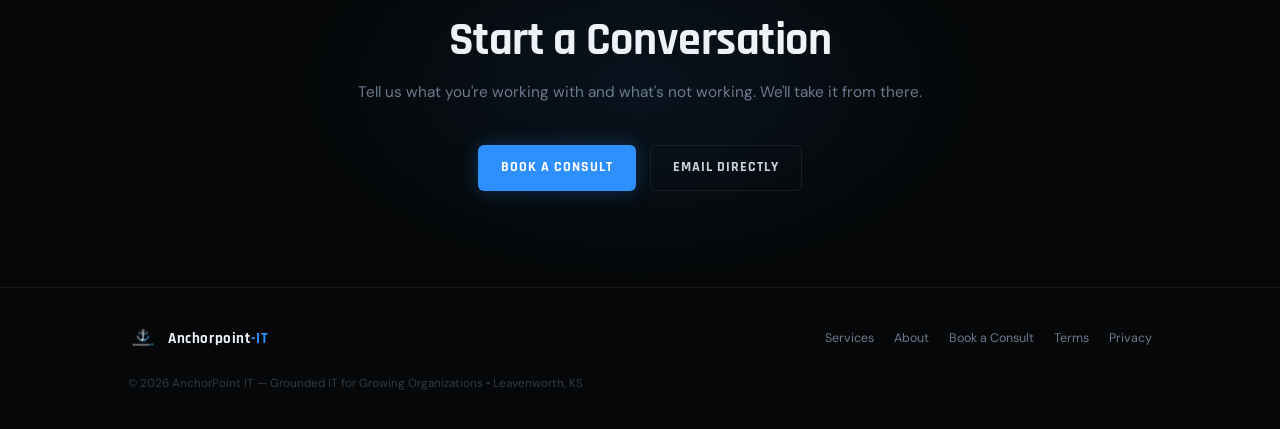
==== commit 60077d74: "Refactor header and footer structure across multiple pages; enhance navigation accessibility and sty" ====
--- a/about.html
+++ b/about.html
@@ -13,7 +13,49 @@
   <link rel="stylesheet" href="styles.css" />
 </head>
 <body>
-  <div id="site-header"></div>
+  <header class="ap-header">
+  <div class="ap-header-inner">
+    <a href="index.html" class="ap-brand">
+      <picture>
+        <source type="image/webp" srcset="assets/logo-96.webp 96w, assets/logo-192.webp 192w" sizes="42px">
+        <img src="assets/logo-96.webp" width="42" height="42" alt="AnchorPoint IT" class="ap-mark" decoding="async">
+      </picture>
+      <div class="ap-brand-text">
+        <div class="ap-brand-name">Anchorpoint<span>-IT</span></div>
+        <div class="ap-brand-tagline">Grounded IT for Growing Organizations</div>
+      </div>
+    </a>
+
+    <button class="nav-toggle" aria-label="Toggle navigation" aria-expanded="false" aria-controls="primary-nav">
+      <span></span><span></span><span></span>
+    </button>
+
+    <nav class="ap-nav" id="primary-nav" aria-label="Primary navigation">
+      <a href="services.html" data-nav="services">Services</a>
+      <a href="about.html" data-nav="about" class="active">About</a>
+      <a href="blog.html" data-nav="blog">Case Studies</a>
+      <a class="ap-btn ap-btn--primary" href="consult.html">Book a Consult</a>
+    </nav>
+  </div>
+</header>
+
+<script>
+  (function() {
+    var toggle = document.querySelector('.nav-toggle');
+    var nav = document.querySelector('.ap-nav');
+    if (!toggle || !nav) return;
+    toggle.addEventListener('click', function() {
+      var open = nav.classList.toggle('is-open');
+      toggle.setAttribute('aria-expanded', open);
+    });
+    document.addEventListener('click', function(e) {
+      if (!e.target.closest('.ap-header')) {
+        nav.classList.remove('is-open');
+        toggle.setAttribute('aria-expanded', 'false');
+      }
+    });
+  })();
+</script>
 
   <div class="page-hero">
     <div class="grid-bg"></div>
@@ -98,7 +140,21 @@
     </section>
   </main>
 
-  <div id="site-footer"></div>
-  <script src="js/site.js"></script>
+  <footer class="site-footer">
+  <div class="footer-inner">
+    <div class="footer-left">
+      <img src="assets/logo-64.png" alt="AnchorPoint IT" class="footer-logo">
+      <span class="footer-brand-name">Anchorpoint<span>-IT</span></span>
+    </div>
+    <nav class="footer-links" aria-label="Footer navigation">
+      <a href="services.html">Services</a>
+      <a href="about.html">About</a>
+      <a href="consult.html">Book a Consult</a>
+      <a href="legal/terms.html">Terms</a>
+      <a href="legal/privacy.html">Privacy</a>
+    </nav>
+    <p class="footer-copy">&copy; 2026 AnchorPoint IT &mdash; Grounded IT for Growing Organizations &bull; Leavenworth, KS</p>
+  </div>
+</footer>
 </body>
 </html>
--- a/styles.css
+++ b/styles.css
@@ -422,3 +422,69 @@
 
 :focus-visible { outline: 2px solid rgba(46,143,255,0.6); outline-offset: 3px; }
 @media (prefers-reduced-motion: reduce) { *, *::before, *::after { animation: none !important; transition: none !important; scroll-behavior: auto !important; } }
+
+/* =====================================================
+   MOBILE NAV — Hamburger
+   ===================================================== */
+.nav-toggle {
+  display: none;
+  flex-direction: column;
+  justify-content: center;
+  gap: 5px;
+  width: 44px;
+  height: 44px;
+  padding: 10px;
+  background: none;
+  border: 1px solid var(--border);
+  border-radius: 6px;
+  cursor: pointer;
+  flex-shrink: 0;
+}
+
+.nav-toggle span {
+  display: block;
+  width: 100%;
+  height: 2px;
+  background: var(--silver);
+  border-radius: 2px;
+  transition: transform 0.25s ease, opacity 0.2s ease;
+  transform-origin: center;
+}
+
+.nav-toggle[aria-expanded="true"] span:nth-child(1) { transform: translateY(7px) rotate(45deg); }
+.nav-toggle[aria-expanded="true"] span:nth-child(2) { opacity: 0; transform: scaleX(0); }
+.nav-toggle[aria-expanded="true"] span:nth-child(3) { transform: translateY(-7px) rotate(-45deg); }
+
+@media (max-width: 680px) {
+  .nav-toggle { display: flex; }
+
+  .ap-nav {
+    display: none;
+    position: absolute;
+    top: 64px;
+    left: 0;
+    right: 0;
+    background: rgba(5,7,8,0.97);
+    backdrop-filter: blur(20px);
+    border-bottom: 1px solid var(--border);
+    flex-direction: column;
+    padding: 16px var(--gutter) 24px;
+    gap: 4px;
+  }
+
+  .ap-nav.is-open { display: flex; }
+
+  .ap-nav a:not(.ap-btn--primary) {
+    padding: 12px 16px;
+    font-size: 1rem;
+    border-radius: 6px;
+  }
+
+  .ap-nav .ap-btn--primary {
+    margin-top: 8px;
+    width: 100%;
+    justify-content: center;
+    padding: 13px 22px;
+    font-size: 0.95rem;
+  }
+}
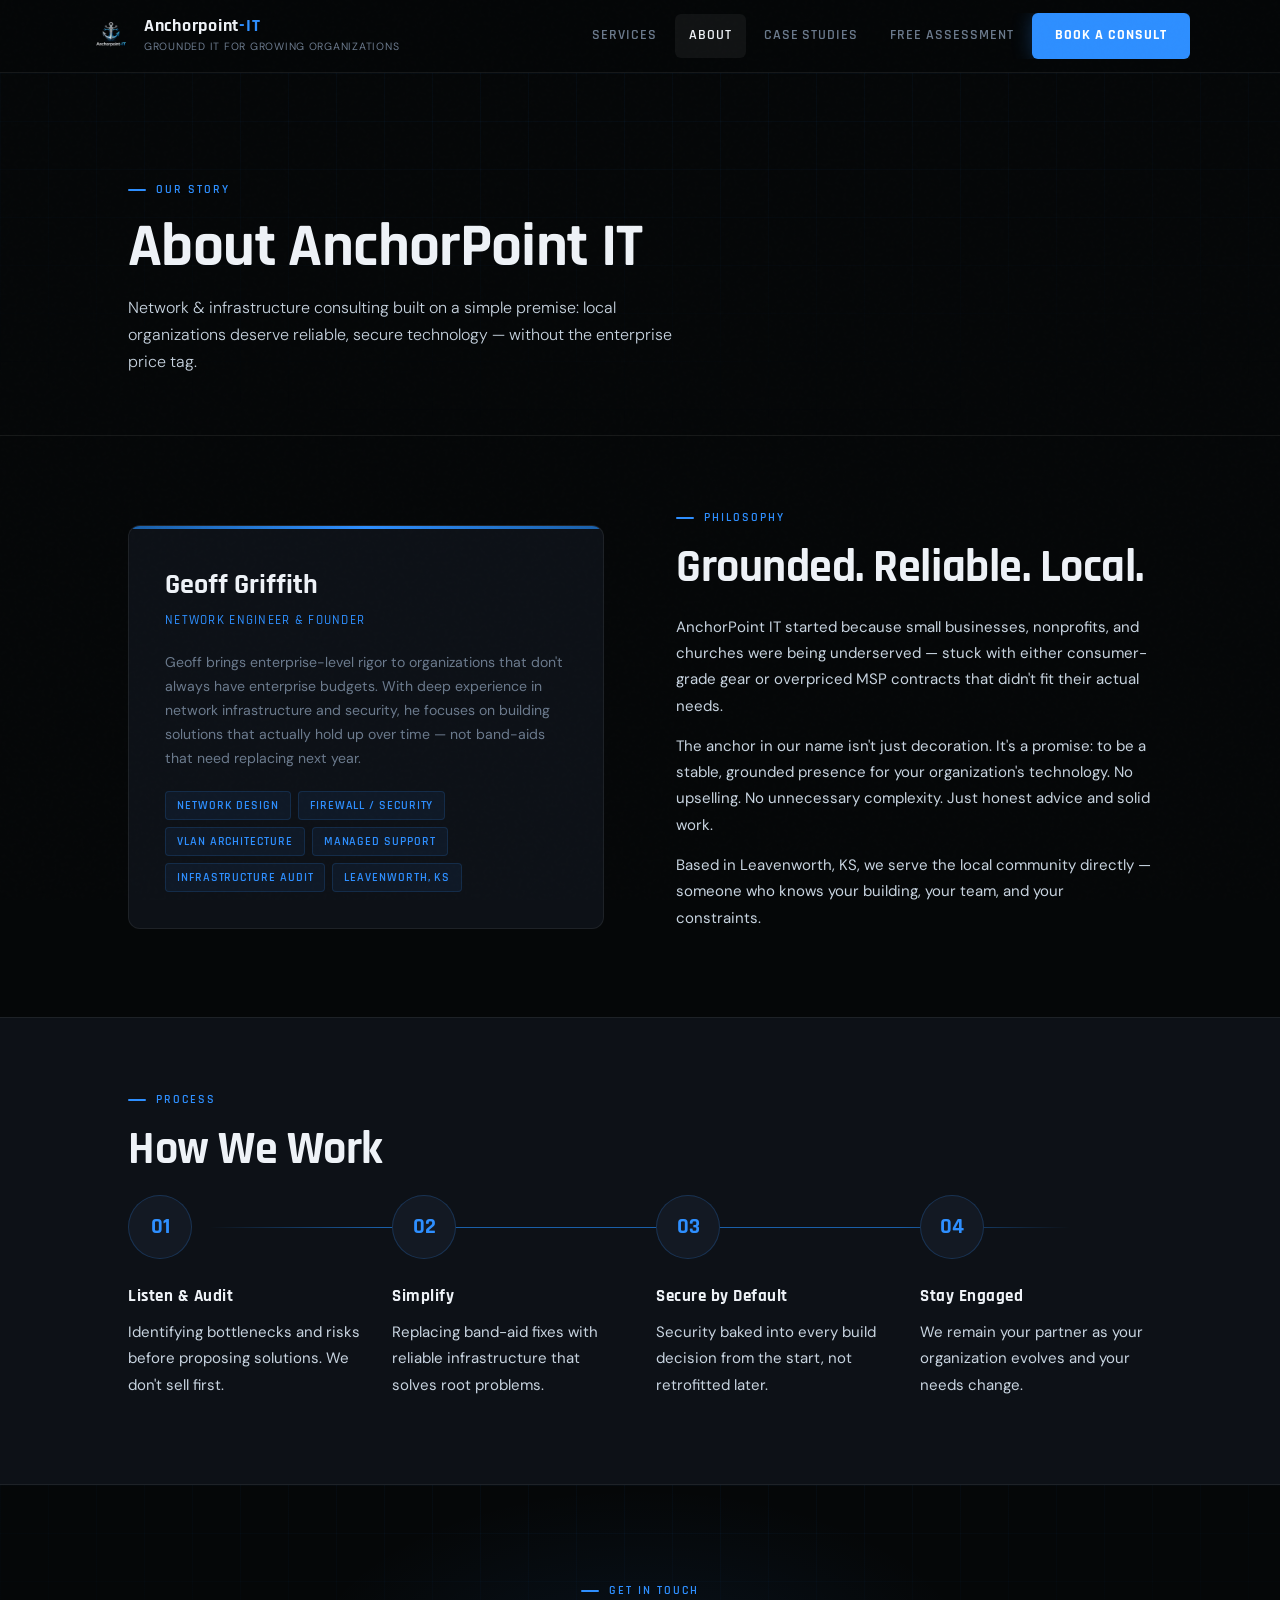
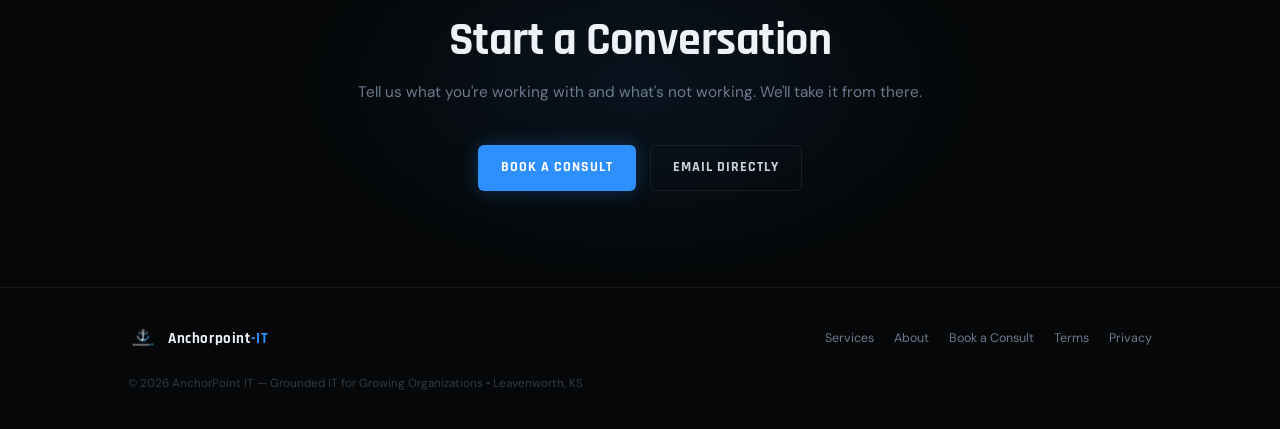
==== commit 8e4c9cb6: "Add security assessment app: HTML structure and JavaScript logic for quiz functionality - Created as" ====
--- a/about.html
+++ b/about.html
@@ -34,6 +34,7 @@
       <a href="services.html" data-nav="services">Services</a>
       <a href="about.html" data-nav="about" class="active">About</a>
       <a href="blog.html" data-nav="blog">Case Studies</a>
+      <a href="assess.html" data-nav="assess">Free Assessment</a>
       <a class="ap-btn ap-btn--primary" href="consult.html">Book a Consult</a>
     </nav>
   </div>
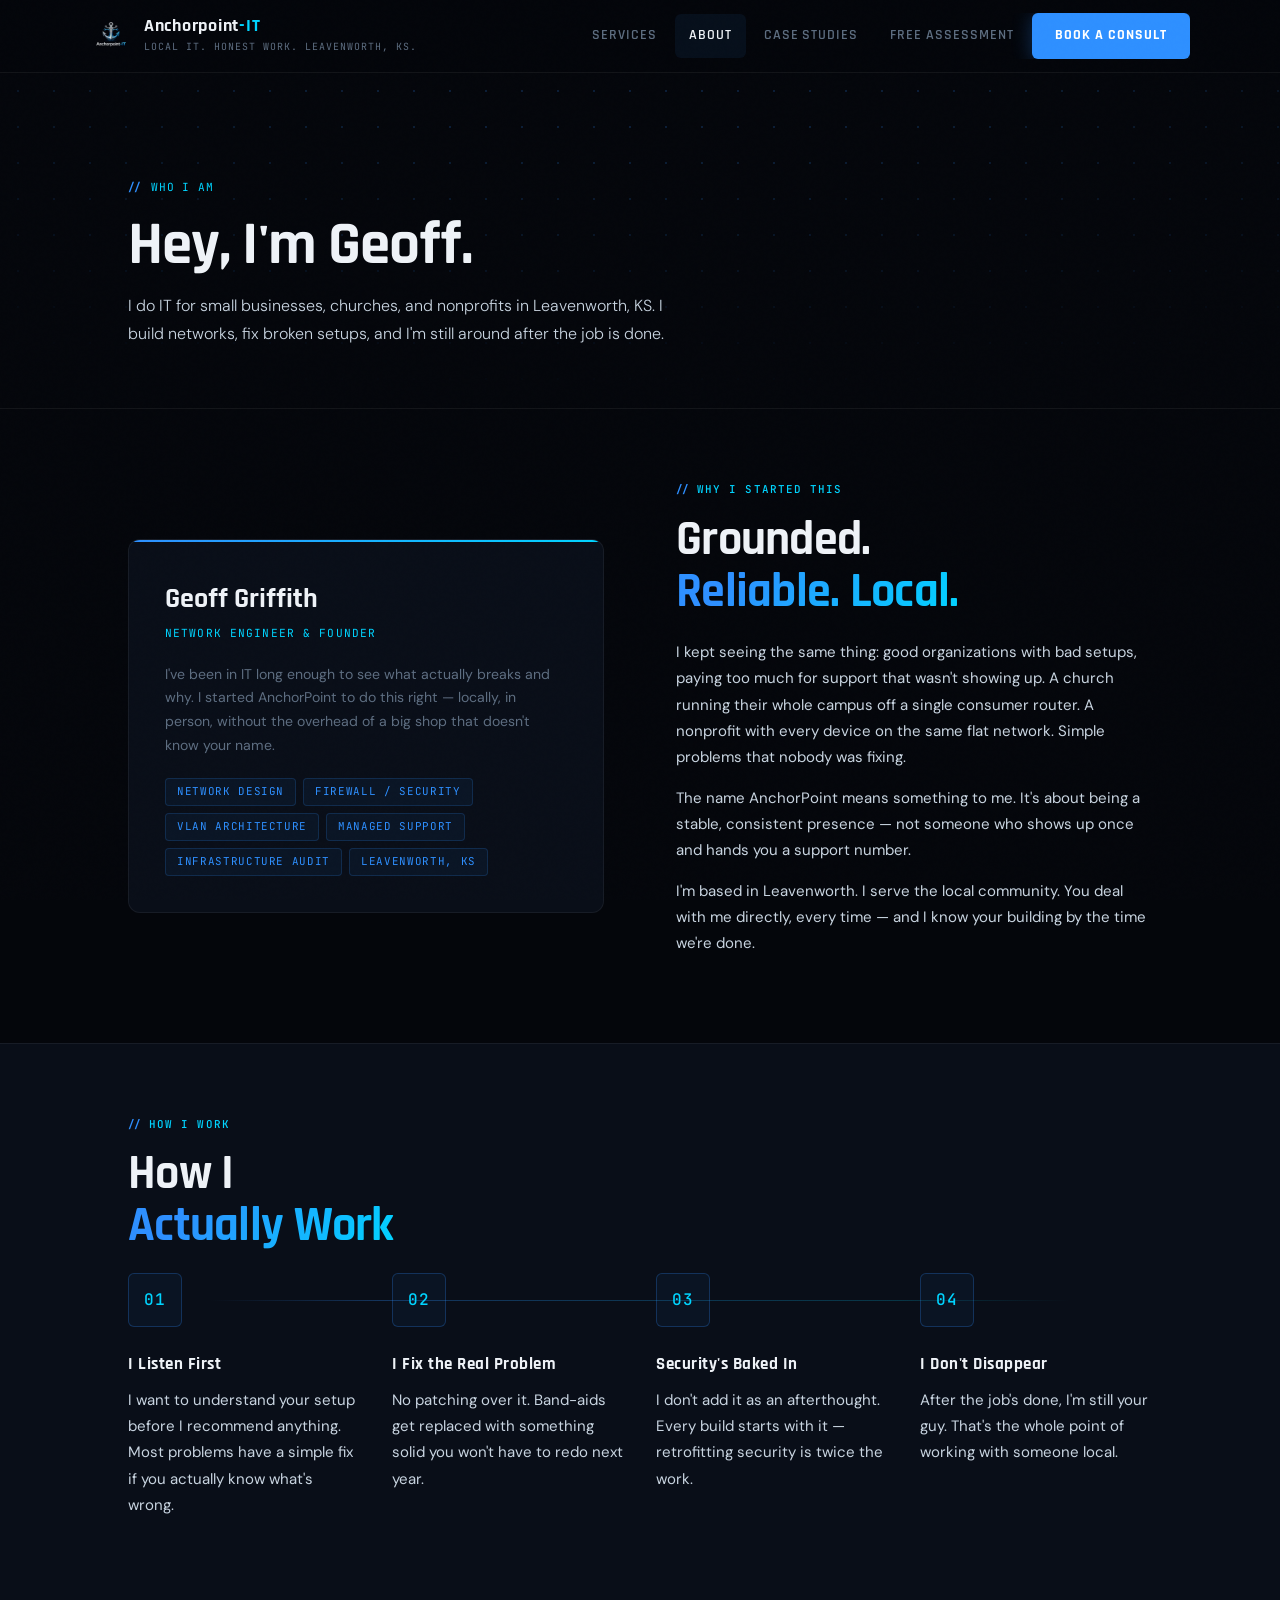
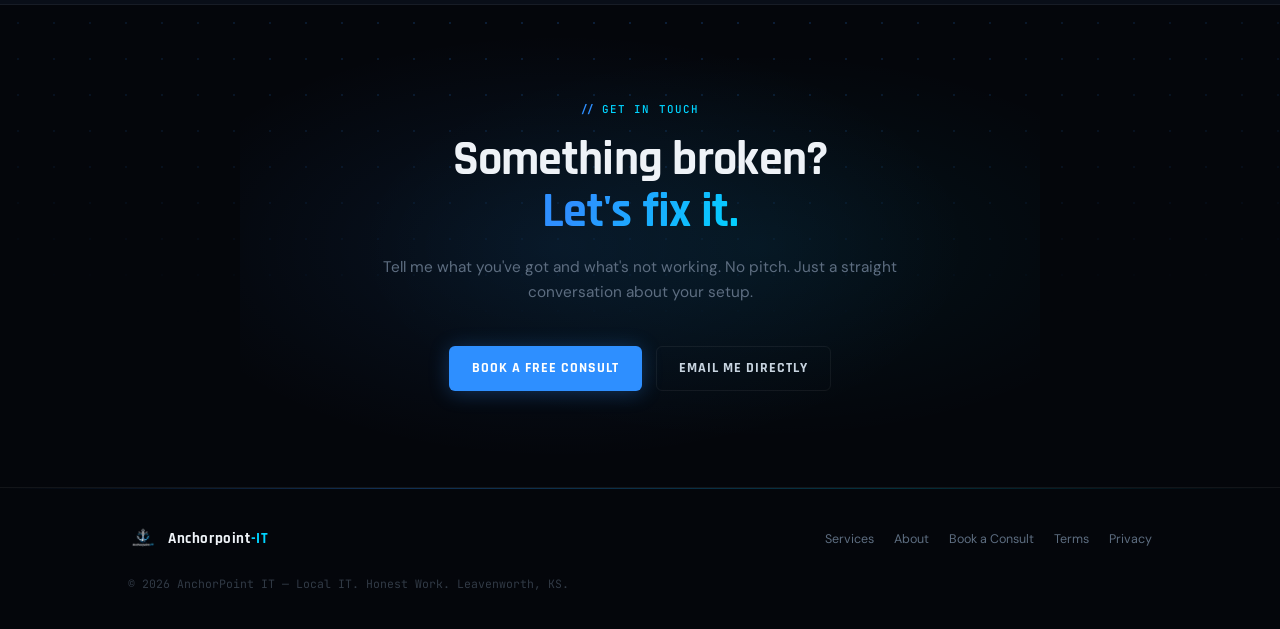
==== commit 82ef8f2a: "Rewrite copy sitewide: personal voice, local identity, drop enterprise language Shift from third-per" ====
--- a/about.html
+++ b/about.html
@@ -22,7 +22,7 @@
       </picture>
       <div class="ap-brand-text">
         <div class="ap-brand-name">Anchorpoint<span>-IT</span></div>
-        <div class="ap-brand-tagline">Grounded IT for Growing Organizations</div>
+        <div class="ap-brand-tagline">Local IT. Honest Work. Leavenworth, KS.</div>
       </div>
     </a>
 
@@ -61,9 +61,9 @@
   <div class="page-hero">
     <div class="grid-bg"></div>
     <div class="container page-hero-inner">
-      <div class="page-hero-eyebrow">Our Story</div>
-      <h1 class="page-hero-title">About AnchorPoint IT</h1>
-      <p class="page-hero-subtitle">Network &amp; infrastructure consulting built on a simple premise: local organizations deserve reliable, secure technology — without the enterprise price tag.</p>
+      <div class="page-hero-eyebrow">Who I Am</div>
+      <h1 class="page-hero-title">Hey, I'm Geoff.</h1>
+      <p class="page-hero-subtitle">I do IT for small businesses, churches, and nonprofits in Leavenworth, KS. I build networks, fix broken setups, and I'm still around after the job is done.</p>
     </div>
   </div>
 
@@ -75,7 +75,7 @@
             <div class="about-card">
               <div class="big-name">Geoff Griffith</div>
               <div class="title">Network Engineer &amp; Founder</div>
-              <p class="bio">Geoff brings enterprise-level rigor to organizations that don't always have enterprise budgets. With deep experience in network infrastructure and security, he focuses on building solutions that actually hold up over time — not band-aids that need replacing next year.</p>
+              <p class="bio">I've been in IT long enough to see what actually breaks and why. I started AnchorPoint to do this right — locally, in person, without the overhead of a big shop that doesn't know your name.</p>
               <div class="tag-row">
                 <span class="tag">Network Design</span>
                 <span class="tag">Firewall / Security</span>
@@ -87,11 +87,11 @@
             </div>
           </div>
           <div class="about-text">
-            <div class="section-label">Philosophy</div>
-            <h2>Grounded. Reliable. Local.</h2>
-            <p>AnchorPoint IT started because small businesses, nonprofits, and churches were being underserved &mdash; stuck with either consumer-grade gear or overpriced MSP contracts that didn't fit their actual needs.</p>
-            <p>The anchor in our name isn't just decoration. It's a promise: to be a stable, grounded presence for your organization's technology. No upselling. No unnecessary complexity. Just honest advice and solid work.</p>
-            <p>Based in Leavenworth, KS, we serve the local community directly &mdash; someone who knows your building, your team, and your constraints.</p>
+            <div class="section-label">Why I Started This</div>
+            <h2>Grounded.<br><em>Reliable. Local.</em></h2>
+            <p>I kept seeing the same thing: good organizations with bad setups, paying too much for support that wasn't showing up. A church running their whole campus off a single consumer router. A nonprofit with every device on the same flat network. Simple problems that nobody was fixing.</p>
+            <p>The name AnchorPoint means something to me. It's about being a stable, consistent presence — not someone who shows up once and hands you a support number.</p>
+            <p>I'm based in Leavenworth. I serve the local community. You deal with me directly, every time — and I know your building by the time we're done.</p>
           </div>
         </div>
       </div>
@@ -99,28 +99,28 @@
 
     <section class="content-section ap-section--alt">
       <div class="container">
-        <div class="section-label">Process</div>
-        <h2>How We Work</h2>
+        <div class="section-label">How I Work</div>
+        <h2>How I<br><em>Actually Work</em></h2>
         <div class="steps-row">
           <div class="step">
             <div class="step-num">01</div>
-            <h3>Listen &amp; Audit</h3>
-            <p>Identifying bottlenecks and risks before proposing solutions. We don't sell first.</p>
+            <h3>I Listen First</h3>
+            <p>I want to understand your setup before I recommend anything. Most problems have a simple fix if you actually know what's wrong.</p>
           </div>
           <div class="step">
             <div class="step-num">02</div>
-            <h3>Simplify</h3>
-            <p>Replacing band-aid fixes with reliable infrastructure that solves root problems.</p>
+            <h3>I Fix the Real Problem</h3>
+            <p>No patching over it. Band-aids get replaced with something solid you won't have to redo next year.</p>
           </div>
           <div class="step">
             <div class="step-num">03</div>
-            <h3>Secure by Default</h3>
-            <p>Security baked into every build decision from the start, not retrofitted later.</p>
+            <h3>Security's Baked In</h3>
+            <p>I don't add it as an afterthought. Every build starts with it — retrofitting security is twice the work.</p>
           </div>
           <div class="step">
             <div class="step-num">04</div>
-            <h3>Stay Engaged</h3>
-            <p>We remain your partner as your organization evolves and your needs change.</p>
+            <h3>I Don't Disappear</h3>
+            <p>After the job's done, I'm still your guy. That's the whole point of working with someone local.</p>
           </div>
         </div>
       </div>
@@ -131,11 +131,11 @@
       <div class="cta-glow"></div>
       <div class="cta-inner">
         <div class="section-label" style="justify-content:center;">Get in Touch</div>
-        <h2>Start a Conversation</h2>
-        <p>Tell us what you're working with and what's not working. We'll take it from there.</p>
+        <h2>Something broken?<br><em>Let's fix it.</em></h2>
+        <p>Tell me what you've got and what's not working. No pitch. Just a straight conversation about your setup.</p>
         <div class="cta-actions">
-          <a href="consult.html" class="ap-btn ap-btn--primary">Book a Consult</a>
-          <a href="mailto:support@anchorpoint-it.com" class="ap-btn ap-btn--ghost">Email Directly</a>
+          <a href="consult.html" class="ap-btn ap-btn--primary">Book a Free Consult</a>
+          <a href="mailto:support@anchorpoint-it.com" class="ap-btn ap-btn--ghost">Email Me Directly</a>
         </div>
       </div>
     </section>
@@ -154,7 +154,7 @@
       <a href="legal/terms.html">Terms</a>
       <a href="legal/privacy.html">Privacy</a>
     </nav>
-    <p class="footer-copy">&copy; 2026 AnchorPoint IT &mdash; Grounded IT for Growing Organizations &bull; Leavenworth, KS</p>
+    <p class="footer-copy">&copy; 2026 AnchorPoint IT &mdash; Local IT. Honest Work. Leavenworth, KS.</p>
   </div>
 </footer>
 </body>
--- a/styles.css
+++ b/styles.css
@@ -1,21 +1,28 @@
 /* =====================================================
-   AnchorPoint IT — Design System 2.0
+   AnchorPoint IT — Design System 3.0
    ===================================================== */
 
+@import url('https://fonts.googleapis.com/css2?family=JetBrains+Mono:wght@400;500&display=swap');
+
 :root {
-  --black:     #050708;
-  --surface:   #0d1117;
-  --surface2:  #131923;
-  --border:    rgba(255,255,255,0.07);
-  --blue:      #2e8fff;
-  --blue-dim:  #1a5fa8;
-  --blue-glow: rgba(46,143,255,0.18);
-  --silver:    #c8d4e0;
-  --white:     #eef2f7;
-  --muted:     #6b7a8d;
-  --container: 1100px;
-  --gutter:    clamp(20px, 5vw, 80px);
-  --radius:    10px;
+  --black:      #04060b;
+  --surface:    #090e18;
+  --surface2:   #0d1621;
+  --border:     rgba(255,255,255,0.06);
+  --border-hi:  rgba(46,143,255,0.22);
+  --blue:       #2e8fff;
+  --blue-dim:   #1a5fa8;
+  --blue-glow:  rgba(46,143,255,0.2);
+  --cyan:       #00d4ff;
+  --cyan-glow:  rgba(0,212,255,0.15);
+  --green:      #00e5a0;
+  --silver:     #c8d4e0;
+  --white:      #eef2f7;
+  --muted:      #5d6d80;
+  --mono:       'JetBrains Mono', 'Fira Code', 'Courier New', monospace;
+  --container:  1100px;
+  --gutter:     clamp(20px, 5vw, 80px);
+  --radius:     8px;
 }
 
 *, *::before, *::after { box-sizing: border-box; margin: 0; padding: 0; }
@@ -39,31 +46,36 @@
   margin-inline: auto;
 }
 
+/* Grain overlay */
 body::before {
   content: '';
   position: fixed;
   inset: 0;
-  background-image: url("data:image/svg+xml,%3Csvg viewBox='0 0 256 256' xmlns='http://www.w3.org/2000/svg'%3E%3Cfilter id='n'%3E%3CfeTurbulence type='fractalNoise' baseFrequency='0.9' numOctaves='4' stitchTiles='stitch'/%3E%3C/filter%3E%3Crect width='100%25' height='100%25' filter='url(%23n)' opacity='0.035'/%3E%3C/svg%3E");
+  background-image: url("data:image/svg+xml,%3Csvg viewBox='0 0 256 256' xmlns='http://www.w3.org/2000/svg'%3E%3Cfilter id='n'%3E%3CfeTurbulence type='fractalNoise' baseFrequency='0.85' numOctaves='4' stitchTiles='stitch'/%3E%3C/filter%3E%3Crect width='100%25' height='100%25' filter='url(%23n)' opacity='0.04'/%3E%3C/svg%3E");
   pointer-events: none;
   z-index: 9999;
-  opacity: 0.35;
-}
-
+  opacity: 0.5;
+  mix-blend-mode: overlay;
+}
+
+/* Dot grid — replaces line grid */
 .grid-bg {
   position: absolute;
   inset: 0;
-  background-image: linear-gradient(rgba(46,143,255,0.04) 1px, transparent 1px), linear-gradient(90deg, rgba(46,143,255,0.04) 1px, transparent 1px);
-  background-size: 48px 48px;
-  mask-image: radial-gradient(ellipse 80% 60% at 50% 0%, black 20%, transparent 100%);
+  background-image: radial-gradient(circle, rgba(46,143,255,0.18) 1px, transparent 1px);
+  background-size: 36px 36px;
+  mask-image: radial-gradient(ellipse 90% 70% at 50% 0%, black 10%, transparent 100%);
   pointer-events: none;
 }
 
-/* HEADER */
+/* ── HEADER ── */
 .ap-header {
   position: sticky; top: 0; z-index: 100;
-  background: rgba(5,7,8,0.82); backdrop-filter: blur(20px);
+  background: rgba(4,6,11,0.85);
+  backdrop-filter: blur(24px);
   border-bottom: 1px solid var(--border);
-  padding-left: env(safe-area-inset-left); padding-right: env(safe-area-inset-right);
+  padding-left: env(safe-area-inset-left);
+  padding-right: env(safe-area-inset-right);
 }
 
 .ap-header-inner {
@@ -74,20 +86,19 @@
 }
 
 .ap-brand { display: flex; align-items: center; gap: 12px; text-decoration: none; flex-shrink: 0; }
-
 .ap-mark { height: 42px; width: 42px; object-fit: contain; }
-
 .ap-brand-text { display: flex; flex-direction: column; }
 
 .ap-brand-name {
   font-family: 'Rajdhani', sans-serif; font-weight: 700; font-size: 1.15rem;
   letter-spacing: 0.04em; color: var(--white); line-height: 1;
 }
-.ap-brand-name span { color: var(--blue); }
+.ap-brand-name span { color: var(--cyan); }
 
 .ap-brand-tagline {
-  font-size: 0.66rem; letter-spacing: 0.07em; color: var(--muted);
+  font-size: 0.62rem; letter-spacing: 0.1em; color: var(--muted);
   text-transform: uppercase; margin-top: 3px;
+  font-family: var(--mono);
 }
 
 .ap-nav {
@@ -104,296 +115,351 @@
   display: inline-flex; align-items: center;
   transition: color 0.2s, background 0.2s;
 }
-.ap-nav a:not(.ap-btn--primary):hover, .ap-nav a.active {
-  color: var(--white); background: rgba(255,255,255,0.05);
-}
-
-/* BUTTONS */
+.ap-nav a:not(.ap-btn--primary):hover,
+.ap-nav a.active { color: var(--white); background: rgba(46,143,255,0.07); }
+
+/* ── BUTTONS ── */
 .ap-btn, .btn {
   display: inline-flex; align-items: center; justify-content: center;
   gap: 8px; min-height: 44px; padding: 10px 22px; border-radius: 6px;
   font-family: 'Rajdhani', sans-serif; font-weight: 700; font-size: 0.88rem;
   letter-spacing: 0.07em; text-transform: uppercase; text-decoration: none;
   white-space: nowrap; cursor: pointer;
-  transition: background 0.2s, transform 0.15s, box-shadow 0.2s, border-color 0.2s, color 0.2s;
-}
+  transition: background 0.2s, transform 0.15s, box-shadow 0.25s, border-color 0.2s, color 0.2s;
+}
+
 .ap-btn--primary, .btn.primary {
   background: var(--blue); color: #fff; border: 1px solid transparent;
-  box-shadow: 0 0 20px rgba(46,143,255,0.28);
+  box-shadow: 0 0 0 0 transparent, 0 2px 20px rgba(46,143,255,0.3);
 }
 .ap-btn--primary:hover, .btn.primary:hover {
-  background: #1a6fd4; transform: translateY(-1px);
-  box-shadow: 0 4px 28px rgba(46,143,255,0.4);
-}
+  background: #1e7de8; transform: translateY(-2px);
+  box-shadow: 0 0 0 1px rgba(0,212,255,0.3), 0 6px 32px rgba(46,143,255,0.5);
+}
+
 .ap-btn--ghost, .btn {
   background: transparent; color: var(--silver); border: 1px solid var(--border);
 }
 .ap-btn--ghost:hover, .btn:hover {
-  border-color: rgba(46,143,255,0.35); color: var(--blue);
-  background: rgba(46,143,255,0.06); transform: translateY(-1px);
-}
-
-/* HERO */
+  border-color: var(--border-hi); color: var(--cyan);
+  background: rgba(0,212,255,0.05); transform: translateY(-1px);
+}
+
+/* ── HERO ── */
 .ap-hero-section {
   position: relative; min-height: 100vh;
   display: flex; align-items: center;
   padding: 120px var(--gutter) 80px; overflow: hidden;
 }
+
 .hero-glow {
-  position: absolute; top: -10%; left: 50%; transform: translateX(-50%);
-  width: 900px; height: 600px;
-  background: radial-gradient(ellipse, rgba(46,143,255,0.1) 0%, transparent 70%);
+  position: absolute; top: -15%; left: 40%; transform: translateX(-50%);
+  width: 1200px; height: 800px;
+  background:
+    radial-gradient(ellipse at 40% 35%, rgba(46,143,255,0.13) 0%, transparent 55%),
+    radial-gradient(ellipse at 65% 25%, rgba(0,212,255,0.07) 0%, transparent 50%);
   pointer-events: none;
 }
+
 .ap-hero-content { position: relative; z-index: 2; max-width: 660px; }
 
 .hero-eyebrow {
   display: inline-flex; align-items: center; gap: 10px;
-  font-family: 'Rajdhani', sans-serif; font-weight: 600;
-  font-size: 0.78rem; letter-spacing: 0.16em; text-transform: uppercase;
-  color: var(--blue); margin-bottom: 20px;
-}
-.hero-eyebrow::before {
-  content: ''; display: block; width: 24px; height: 2px;
-  background: var(--blue); border-radius: 2px;
-}
+  font-family: var(--mono); font-weight: 400;
+  font-size: 0.72rem; letter-spacing: 0.06em;
+  color: var(--cyan); margin-bottom: 24px;
+}
+.hero-eyebrow .prompt { color: var(--blue); margin-right: 4px; }
+.hero-eyebrow .cursor {
+  display: inline-block; width: 7px; height: 13px;
+  background: var(--cyan); opacity: 0.9; border-radius: 1px;
+  animation: blink 1.1s step-end infinite;
+}
+@keyframes blink { 0%,100%{opacity:0.9} 50%{opacity:0} }
 
 .ap-h1, h1 {
   font-family: 'Rajdhani', sans-serif; font-weight: 700;
-  font-size: clamp(2.8rem, 6vw, 4.8rem);
-  line-height: 1.05; letter-spacing: -0.01em; color: var(--white);
-  margin-bottom: 20px; max-width: none;
-}
-.ap-h1 em, h1 em { font-style: normal; color: var(--blue); }
+  font-size: clamp(2.8rem, 6vw, 5rem);
+  line-height: 1.0; letter-spacing: -0.02em; color: var(--white);
+  margin-bottom: 24px; max-width: none;
+}
+
+/* Gradient text on italics in headlines */
+.ap-h1 em, h1 em, h2 em {
+  font-style: normal;
+  background: linear-gradient(120deg, var(--blue) 20%, var(--cyan) 100%);
+  -webkit-background-clip: text;
+  -webkit-text-fill-color: transparent;
+  background-clip: text;
+}
 
 .ap-hero-sub {
   font-size: 1.05rem; font-weight: 300; color: var(--silver);
-  max-width: 520px; margin-bottom: 40px; line-height: 1.7;
+  max-width: 500px; margin-bottom: 44px; line-height: 1.75;
 }
 .ap-hero-actions { display: flex; gap: 14px; flex-wrap: wrap; }
 
 .hero-visual {
-  position: absolute; right: clamp(0px,5vw,80px); top: 50%;
-  transform: translateY(-50%); width: clamp(260px,38vw,460px);
-  opacity: 0.15; pointer-events: none;
-  filter: drop-shadow(0 0 60px rgba(46,143,255,0.4));
-}
-
-/* TRUST STRIP */
+  position: absolute; right: clamp(0px, 5vw, 60px); top: 50%;
+  transform: translateY(-50%); width: clamp(280px, 40vw, 500px);
+  opacity: 1; pointer-events: none;
+}
+
+/* ── TRUST STRIP ── */
 .trust-strip {
-  border-top: 1px solid var(--border); border-bottom: 1px solid var(--border);
-  padding: 24px var(--gutter);
-  display: flex; gap: 40px; flex-wrap: wrap; align-items: center;
-  width: min(var(--container), 100% - (var(--gutter) * 2)); margin-inline: auto;
-}
-.trust-item { display: flex; align-items: center; gap: 12px; }
-.trust-icon {
-  width: 34px; height: 34px; background: rgba(46,143,255,0.08);
-  border: 1px solid rgba(46,143,255,0.18); border-radius: 8px;
-  display: flex; align-items: center; justify-content: center; flex-shrink: 0;
-}
-.trust-icon svg { width: 17px; height: 17px; stroke: var(--blue); fill: none; stroke-width: 2; stroke-linecap: round; stroke-linejoin: round; }
+  border-top: 1px solid var(--border);
+  border-bottom: 1px solid var(--border);
+  padding: 32px var(--gutter);
+  display: flex; gap: 0; flex-wrap: wrap; align-items: stretch; justify-content: space-around;
+  width: min(var(--container), 100% - (var(--gutter) * 2));
+  margin-inline: auto;
+}
+.trust-item {
+  display: flex; flex-direction: column; align-items: center; gap: 6px;
+  padding: 0 28px; text-align: center;
+  flex: 1; min-width: 120px;
+  border-right: 1px solid var(--border);
+}
+.trust-item:last-child { border-right: none; }
 .trust-label {
-  font-family: 'Rajdhani', sans-serif; font-weight: 600; font-size: 0.82rem;
-  letter-spacing: 0.05em; text-transform: uppercase; color: var(--muted);
-}
-
-/* SECTIONS */
+  font-family: var(--mono); font-weight: 400; font-size: 0.68rem;
+  letter-spacing: 0.08em; text-transform: uppercase; color: var(--muted);
+}
+
+/* ── SECTIONS ── */
 .ap-section { padding: 96px var(--gutter); }
-.ap-section--alt { background: var(--surface); border-top: 1px solid var(--border); border-bottom: 1px solid var(--border); }
+.ap-section--alt {
+  background: var(--surface);
+  border-top: 1px solid var(--border);
+  border-bottom: 1px solid var(--border);
+}
 
 .section-label {
-  font-family: 'Rajdhani', sans-serif; font-weight: 600; font-size: 0.76rem;
-  letter-spacing: 0.16em; text-transform: uppercase; color: var(--blue);
-  margin-bottom: 14px; display: flex; align-items: center; gap: 10px;
-}
-.section-label::before { content: ''; display: block; width: 18px; height: 2px; background: var(--blue); border-radius: 2px; }
+  font-family: var(--mono); font-weight: 500; font-size: 0.68rem;
+  letter-spacing: 0.1em; text-transform: uppercase; color: var(--cyan);
+  margin-bottom: 16px; display: flex; align-items: center; gap: 8px;
+}
+.section-label::before {
+  content: '//';
+  font-family: var(--mono);
+  color: var(--blue);
+  font-size: 1em;
+  letter-spacing: -0.05em;
+  font-weight: 700;
+}
 
 h2 {
   font-family: 'Rajdhani', sans-serif; font-weight: 700;
-  font-size: clamp(1.9rem, 4vw, 2.9rem);
-  line-height: 1.1; letter-spacing: -0.01em; color: var(--white); margin-bottom: 14px;
-}
-.section-sub { font-size: 0.96rem; font-weight: 300; color: var(--muted); max-width: 520px; margin-bottom: 56px; line-height: 1.7; }
-
-/* SERVICES GRID */
+  font-size: clamp(2rem, 4vw, 3rem);
+  line-height: 1.08; letter-spacing: -0.015em; color: var(--white); margin-bottom: 16px;
+}
+.section-sub {
+  font-size: 0.96rem; font-weight: 300; color: var(--muted);
+  max-width: 520px; margin-bottom: 56px; line-height: 1.75;
+}
+
+/* ── SERVICES GRID ── */
 .services-grid {
-  display: grid; grid-template-columns: repeat(auto-fit, minmax(280px,1fr));
-  gap: 2px; background: var(--border);
+  display: grid; grid-template-columns: repeat(auto-fit, minmax(280px, 1fr));
+  gap: 1px; background: var(--border);
   border: 1px solid var(--border); border-radius: 12px; overflow: hidden;
 }
 .service-card {
   background: var(--surface); padding: 36px 32px;
-  position: relative; overflow: hidden; transition: background 0.25s;
-}
-.service-card:hover { background: var(--surface2); }
+  position: relative; overflow: hidden;
+  transition: background 0.25s, box-shadow 0.25s;
+}
+.service-card:hover {
+  background: var(--surface2);
+  box-shadow: inset 0 0 0 1px rgba(0,212,255,0.12);
+}
 .service-card::after {
-  content: ''; position: absolute; bottom: 0; left: 0; right: 0; height: 2px;
-  background: linear-gradient(90deg, transparent, var(--blue), transparent);
-  transform: scaleX(0); transition: transform 0.3s;
+  content: ''; position: absolute; top: 0; left: 0; right: 0; height: 2px;
+  background: linear-gradient(90deg, var(--blue), var(--cyan));
+  transform: scaleX(0); transform-origin: left;
+  transition: transform 0.4s cubic-bezier(0.4, 0, 0.2, 1);
 }
 .service-card:hover::after { transform: scaleX(1); }
+
 .service-num {
-  font-family: 'Rajdhani', sans-serif; font-weight: 700; font-size: 3.2rem;
-  line-height: 1; color: rgba(46,143,255,0.07);
+  font-family: var(--mono); font-weight: 400; font-size: 0.72rem;
+  color: var(--blue); opacity: 0.5;
   position: absolute; top: 20px; right: 24px;
+  letter-spacing: 0.05em;
 }
 .service-icon {
-  width: 46px; height: 46px; background: rgba(46,143,255,0.07);
-  border: 1px solid rgba(46,143,255,0.14); border-radius: 10px;
-  display: flex; align-items: center; justify-content: center; margin-bottom: 22px;
-}
-.service-icon svg { width: 21px; height: 21px; stroke: var(--blue); fill: none; stroke-width: 1.8; stroke-linecap: round; stroke-linejoin: round; }
+  width: 44px; height: 44px; background: rgba(46,143,255,0.06);
+  border: 1px solid rgba(46,143,255,0.16); border-radius: 8px;
+  display: flex; align-items: center; justify-content: center; margin-bottom: 20px;
+}
+.service-icon svg { width: 20px; height: 20px; stroke: var(--blue); fill: none; stroke-width: 1.8; stroke-linecap: round; stroke-linejoin: round; }
 .service-card h3 {
   font-family: 'Rajdhani', sans-serif; font-weight: 700; font-size: 1.2rem;
   letter-spacing: 0.02em; color: var(--white); margin-bottom: 10px;
 }
 .service-card > p { font-size: 0.88rem; color: var(--muted); line-height: 1.65; }
-.service-bullets { margin-top: 18px; list-style: none; display: flex; flex-direction: column; gap: 7px; }
-.service-bullets li { font-size: 0.84rem; color: var(--silver); display: flex; align-items: flex-start; gap: 8px; line-height: 1.5; }
-.service-bullets li::before { content: '—'; color: var(--blue); flex-shrink: 0; }
-
-/* STEPS */
+.service-bullets { margin-top: 18px; list-style: none; display: flex; flex-direction: column; gap: 8px; }
+.service-bullets li { font-size: 0.83rem; color: var(--silver); display: flex; align-items: flex-start; gap: 10px; line-height: 1.5; }
+.service-bullets li::before { content: '→'; color: var(--cyan); flex-shrink: 0; font-size: 0.85em; }
+
+/* ── STEPS ── */
 .steps-row {
-  display: grid; grid-template-columns: repeat(auto-fit, minmax(200px,1fr));
+  display: grid; grid-template-columns: repeat(auto-fit, minmax(200px, 1fr));
   gap: 48px 32px; position: relative; z-index: 1;
 }
 .steps-row::before {
-  content: ''; position: absolute; top: 32px; left: 8%; right: 8%; height: 1px;
-  background: linear-gradient(90deg, transparent, var(--blue-dim) 20%, var(--blue-dim) 80%, transparent);
+  content: ''; position: absolute; top: 27px; left: 8%; right: 8%; height: 1px;
+  background: linear-gradient(90deg, transparent, rgba(46,143,255,0.3) 20%, rgba(0,212,255,0.2) 80%, transparent);
   z-index: 0;
 }
 .step { position: relative; z-index: 1; }
 .step-num {
-  width: 64px; height: 64px; border-radius: 50%;
-  background: var(--surface2); border: 1px solid rgba(46,143,255,0.22);
+  width: 54px; height: 54px; border-radius: 6px;
+  background: rgba(46,143,255,0.05);
+  border: 1px solid rgba(46,143,255,0.25);
   display: flex; align-items: center; justify-content: center;
-  font-family: 'Rajdhani', sans-serif; font-weight: 700; font-size: 1.35rem;
-  color: var(--blue); margin-bottom: 24px;
+  font-family: var(--mono); font-weight: 500; font-size: 1rem;
+  color: var(--cyan); margin-bottom: 24px; letter-spacing: 0.05em;
 }
 .step h3 { font-family: 'Rajdhani', sans-serif; font-weight: 700; font-size: 1.05rem; letter-spacing: 0.03em; color: var(--white); margin-bottom: 8px; }
-.step p { font-size: 0.86rem; color: var(--muted); line-height: 1.6; max-width: 240px; }
-
-/* ABOUT */
+.step p { font-size: 0.86rem; color: var(--muted); line-height: 1.65; max-width: 240px; }
+
+/* ── ABOUT ── */
 .about-inner { display: grid; grid-template-columns: 1fr 1fr; gap: 72px; align-items: center; }
 .about-card {
   background: var(--surface); border: 1px solid var(--border);
   border-radius: 12px; padding: 36px; position: relative; overflow: hidden;
 }
 .about-card::before {
-  content: ''; position: absolute; top: 0; left: 0; right: 0; height: 3px;
-  background: linear-gradient(90deg, var(--blue-dim), var(--blue), var(--blue-dim));
+  content: ''; position: absolute; top: 0; left: 0; right: 0; height: 2px;
+  background: linear-gradient(90deg, var(--blue), var(--cyan));
 }
 .about-card .big-name { font-family: 'Rajdhani', sans-serif; font-weight: 700; font-size: 1.75rem; color: var(--white); margin-bottom: 2px; }
-.about-card .title { font-family: 'Rajdhani', sans-serif; font-weight: 500; font-size: 0.8rem; letter-spacing: 0.1em; text-transform: uppercase; color: var(--blue); margin-bottom: 20px; }
+.about-card .title { font-family: var(--mono); font-weight: 400; font-size: 0.7rem; letter-spacing: 0.1em; text-transform: uppercase; color: var(--cyan); margin-bottom: 20px; }
 .about-card .bio { font-size: 0.88rem; color: var(--muted); line-height: 1.7; }
 .tag-row { display: flex; flex-wrap: wrap; gap: 7px; margin-top: 20px; }
-.tag { font-family: 'Rajdhani', sans-serif; font-weight: 600; font-size: 0.72rem; letter-spacing: 0.08em; text-transform: uppercase; padding: 4px 11px; border-radius: 4px; background: rgba(46,143,255,0.07); border: 1px solid rgba(46,143,255,0.16); color: var(--blue); }
+.tag {
+  font-family: var(--mono); font-weight: 400; font-size: 0.68rem;
+  letter-spacing: 0.06em; text-transform: uppercase; padding: 4px 11px;
+  border-radius: 4px; background: rgba(46,143,255,0.06);
+  border: 1px solid rgba(46,143,255,0.18); color: var(--blue);
+}
 .about-text h2 { margin-bottom: 18px; }
 .about-text p { font-size: 0.94rem; color: var(--silver); line-height: 1.75; margin-bottom: 14px; max-width: 54ch; }
 
-/* CTA */
+/* ── CTA ── */
 .cta-section { position: relative; text-align: center; overflow: hidden; }
 .cta-inner { position: relative; z-index: 2; max-width: 600px; margin: 0 auto; }
 .cta-glow {
-  position: absolute; top: 50%; left: 50%; transform: translate(-50%,-50%);
-  width: 700px; height: 400px;
-  background: radial-gradient(ellipse, rgba(46,143,255,0.09) 0%, transparent 70%);
+  position: absolute; top: 50%; left: 50%; transform: translate(-50%, -50%);
+  width: 800px; height: 500px;
+  background:
+    radial-gradient(ellipse at 40% 50%, rgba(46,143,255,0.1) 0%, transparent 60%),
+    radial-gradient(ellipse at 65% 50%, rgba(0,212,255,0.06) 0%, transparent 55%);
   pointer-events: none;
 }
-.cta-section h2 { margin-bottom: 14px; }
+.cta-section h2 { margin-bottom: 16px; }
 .cta-section .cta-inner > p { font-size: 0.96rem; color: var(--muted); margin-bottom: 40px; max-width: none; }
 .cta-actions { display: flex; gap: 14px; flex-wrap: wrap; justify-content: center; }
 
-/* PAGE HERO */
+/* ── PAGE HERO ── */
 .page-hero {
-  padding: clamp(60px,8vw,100px) var(--gutter) clamp(40px,5vw,60px);
+  padding: clamp(60px, 8vw, 100px) var(--gutter) clamp(40px, 5vw, 60px);
   position: relative; border-bottom: 1px solid var(--border); overflow: hidden;
 }
 .page-hero .grid-bg { mask-image: radial-gradient(ellipse 100% 100% at 50% 0%, black 20%, transparent 100%); }
 .page-hero-eyebrow {
-  display: inline-flex; align-items: center; gap: 10px;
-  font-family: 'Rajdhani', sans-serif; font-weight: 600;
-  font-size: 0.76rem; letter-spacing: 0.16em; text-transform: uppercase;
-  color: var(--blue); margin-bottom: 16px;
-}
-.page-hero-eyebrow::before { content: ''; display: block; width: 18px; height: 2px; background: var(--blue); border-radius: 2px; }
-.page-hero-title { font-family: 'Rajdhani', sans-serif; font-weight: 700; font-size: clamp(2.2rem,5vw,3.8rem); line-height: 1.05; color: var(--white); margin-bottom: 14px; letter-spacing: -0.01em; }
-.page-hero-subtitle { font-size: 1rem; font-weight: 300; color: var(--silver); max-width: 560px; line-height: 1.7; }
+  display: inline-flex; align-items: center; gap: 8px;
+  font-family: var(--mono); font-weight: 400;
+  font-size: 0.7rem; letter-spacing: 0.08em; text-transform: uppercase;
+  color: var(--cyan); margin-bottom: 18px;
+}
+.page-hero-eyebrow::before { content: '//'; font-family: var(--mono); color: var(--blue); font-weight: 700; letter-spacing: -0.05em; margin-right: 2px; }
+.page-hero-title { font-family: 'Rajdhani', sans-serif; font-weight: 700; font-size: clamp(2.2rem, 5vw, 3.8rem); line-height: 1.05; color: var(--white); margin-bottom: 14px; letter-spacing: -0.015em; }
+.page-hero-subtitle { font-size: 1rem; font-weight: 300; color: var(--silver); max-width: 560px; line-height: 1.75; }
 .page-hero-inner { position: relative; z-index: 2; }
 
-/* CONTENT SECTIONS */
+/* ── CONTENT SECTIONS ── */
 .content-section { padding: 72px var(--gutter); }
 .content-section + .content-section { border-top: 1px solid var(--border); }
 .content-section h2 { margin-bottom: 20px; }
 .content-section p { font-size: 0.94rem; color: var(--silver); line-height: 1.75; max-width: 62ch; margin-bottom: 14px; }
 .content-section ul { list-style: none; padding: 0; display: flex; flex-direction: column; gap: 10px; margin-bottom: 14px; }
 .content-section ul li { font-size: 0.9rem; color: var(--silver); display: flex; align-items: flex-start; gap: 10px; line-height: 1.6; }
-.content-section ul li::before { content: '—'; color: var(--blue); flex-shrink: 0; font-family: 'Rajdhani', sans-serif; font-weight: 600; }
+.content-section ul li::before { content: '→'; color: var(--cyan); flex-shrink: 0; font-size: 0.85em; }
 .content-section ul li strong { color: var(--white); }
 
-.feature-grid { display: grid; grid-template-columns: repeat(auto-fit, minmax(300px,1fr)); gap: 2px; background: var(--border); border: 1px solid var(--border); border-radius: 12px; overflow: hidden; margin-top: 40px; }
-.feature-card { background: var(--surface); padding: 32px 28px; transition: background 0.2s; }
-.feature-card:hover { background: var(--surface2); }
+.feature-grid { display: grid; grid-template-columns: repeat(auto-fit, minmax(300px, 1fr)); gap: 1px; background: var(--border); border: 1px solid var(--border); border-radius: 12px; overflow: hidden; margin-top: 40px; }
+.feature-card { background: var(--surface); padding: 32px 28px; transition: background 0.2s, box-shadow 0.2s; }
+.feature-card:hover { background: var(--surface2); box-shadow: inset 0 0 0 1px rgba(0,212,255,0.1); }
 .feature-card h3 { font-family: 'Rajdhani', sans-serif; font-weight: 700; font-size: 1.1rem; letter-spacing: 0.02em; color: var(--white); margin-bottom: 10px; }
 .feature-card p { font-size: 0.86rem; color: var(--muted); margin-bottom: 0; max-width: none; }
 .feature-card ul { margin-top: 14px; margin-bottom: 0; }
 
-/* CONSULT FORM */
+/* ── CONSULT FORM ── */
 .consult-layout { display: grid; grid-template-columns: 1fr 1.6fr; gap: 56px; align-items: start; }
 .consult-aside h2 { margin-bottom: 16px; }
 .consult-aside p { font-size: 0.92rem; color: var(--silver); line-height: 1.7; max-width: none; margin-bottom: 12px; }
 .consult-aside-tags { display: flex; flex-direction: column; gap: 10px; margin-top: 28px; }
 .consult-aside-tag { display: flex; align-items: flex-start; gap: 10px; font-size: 0.86rem; color: var(--silver); }
 .consult-aside-tag strong { color: var(--white); font-weight: 500; display: block; margin-bottom: 1px; }
-.consult-aside-tag-dot { width: 6px; height: 6px; border-radius: 50%; background: var(--blue); margin-top: 6px; flex-shrink: 0; }
+.consult-aside-tag-dot { width: 6px; height: 6px; border-radius: 50%; background: var(--cyan); margin-top: 6px; flex-shrink: 0; }
 
 .ap-form { background: var(--surface); border: 1px solid var(--border); border-radius: 12px; padding: 36px; }
-.ap-form label { display: block; font-size: 0.82rem; font-weight: 500; letter-spacing: 0.05em; text-transform: uppercase; color: var(--muted); margin-bottom: 6px; font-family: 'Rajdhani', sans-serif; }
-.ap-form input, .ap-form select, .ap-form textarea { width: 100%; min-height: 44px; padding: 10px 14px; border-radius: 7px; border: 1px solid var(--border); background: rgba(255,255,255,0.04); color: var(--white); font-family: 'DM Sans', sans-serif; font-size: 0.9rem; outline: none; transition: border-color 0.2s, background 0.2s; }
-.ap-form input:focus, .ap-form select:focus, .ap-form textarea:focus { border-color: rgba(46,143,255,0.4); background: rgba(46,143,255,0.04); }
+.ap-form label { display: block; font-size: 0.72rem; font-weight: 500; letter-spacing: 0.08em; text-transform: uppercase; color: var(--muted); margin-bottom: 6px; font-family: var(--mono); }
+.ap-form input, .ap-form select, .ap-form textarea { width: 100%; min-height: 44px; padding: 10px 14px; border-radius: 7px; border: 1px solid var(--border); background: rgba(255,255,255,0.03); color: var(--white); font-family: 'DM Sans', sans-serif; font-size: 0.9rem; outline: none; transition: border-color 0.2s, background 0.2s, box-shadow 0.2s; }
+.ap-form input:focus, .ap-form select:focus, .ap-form textarea:focus { border-color: rgba(0,212,255,0.35); background: rgba(0,212,255,0.03); box-shadow: 0 0 0 3px rgba(0,212,255,0.06); }
 .ap-form textarea { min-height: 120px; resize: vertical; }
 .ap-form input::placeholder, .ap-form textarea::placeholder { color: var(--muted); }
 .ap-form select option { background: var(--surface); color: var(--white); }
 .ap-grid { display: grid; grid-template-columns: 1fr 1fr; gap: 16px; align-items: start; }
 .ap-span-2 { grid-column: 1 / -1; }
 .ap-check { display: flex; gap: 10px; align-items: flex-start; }
-.ap-check input { width: auto; min-height: auto; margin-top: 4px; accent-color: var(--blue); }
+.ap-check input { width: auto; min-height: auto; margin-top: 4px; accent-color: var(--cyan); }
 .ap-check label { text-transform: none; font-family: 'DM Sans', sans-serif; font-size: 0.86rem; color: var(--silver); letter-spacing: 0; margin-bottom: 0; }
 .cf-turnstile { max-width: 100%; }
 
-/* FOOTER */
-.site-footer { padding: 36px var(--gutter); border-top: 1px solid var(--border); }
+/* ── FOOTER ── */
+.site-footer {
+  padding: 36px var(--gutter);
+  border-top: 1px solid var(--border);
+  position: relative;
+}
+.site-footer::before {
+  content: '';
+  position: absolute; top: 0; left: 0; right: 0; height: 1px;
+  background: linear-gradient(90deg, transparent, rgba(46,143,255,0.3) 30%, rgba(0,212,255,0.2) 70%, transparent);
+}
 .footer-inner { width: min(var(--container), 100% - (var(--gutter) * 2)); margin-inline: auto; display: flex; justify-content: space-between; align-items: center; flex-wrap: wrap; gap: 20px; }
 .footer-left { display: flex; align-items: center; gap: 10px; }
 .footer-logo { height: 30px; width: 30px; object-fit: contain; }
 .footer-brand-name { font-family: 'Rajdhani', sans-serif; font-weight: 700; font-size: 0.95rem; color: var(--white); letter-spacing: 0.04em; }
-.footer-brand-name span { color: var(--blue); }
+.footer-brand-name span { color: var(--cyan); }
 .footer-links { display: flex; gap: 20px; flex-wrap: wrap; }
 .footer-links a { font-size: 0.78rem; color: var(--muted); text-decoration: none; transition: color 0.2s; }
 .footer-links a:hover { color: var(--white); }
-.footer-copy { width: 100%; font-size: 0.73rem; color: rgba(107,122,141,0.45); }
-
-/* SUCCESS PAGE */
+.footer-copy { width: 100%; font-size: 0.72rem; color: rgba(93,109,128,0.5); font-family: var(--mono); }
+
+/* ── SUCCESS PAGE ── */
 .success-wrap { min-height: 100vh; display: flex; align-items: center; justify-content: center; padding: 40px var(--gutter); }
 .success-card { background: var(--surface); border: 1px solid var(--border); border-radius: 12px; padding: 56px 48px; max-width: 520px; text-align: center; position: relative; overflow: hidden; }
-.success-card::before { content: ''; position: absolute; top: 0; left: 0; right: 0; height: 3px; background: linear-gradient(90deg, var(--blue-dim), var(--blue), var(--blue-dim)); }
-.success-icon { width: 64px; height: 64px; border-radius: 50%; background: rgba(46,143,255,0.1); border: 1px solid rgba(46,143,255,0.2); display: flex; align-items: center; justify-content: center; margin: 0 auto 24px; }
-.success-icon svg { width: 28px; height: 28px; stroke: var(--blue); fill: none; stroke-width: 2; stroke-linecap: round; stroke-linejoin: round; }
+.success-card::before { content: ''; position: absolute; top: 0; left: 0; right: 0; height: 2px; background: linear-gradient(90deg, var(--blue), var(--cyan)); }
+.success-icon { width: 64px; height: 64px; border-radius: 50%; background: rgba(0,212,255,0.08); border: 1px solid rgba(0,212,255,0.2); display: flex; align-items: center; justify-content: center; margin: 0 auto 24px; }
+.success-icon svg { width: 28px; height: 28px; stroke: var(--cyan); fill: none; stroke-width: 2; stroke-linecap: round; stroke-linejoin: round; }
 .success-card h1 { font-size: 2rem; margin-bottom: 12px; }
 .success-card p { font-size: 0.94rem; color: var(--silver); max-width: none; margin-bottom: 32px; }
 
-/* LEGAL */
+/* ── LEGAL ── */
 .legal-content { padding: 60px var(--gutter); max-width: 800px; margin: 0 auto; }
-.legal-content h1 { font-size: clamp(1.8rem,4vw,2.8rem); margin-bottom: 8px; }
-.legal-content .updated { font-size: 0.82rem; color: var(--muted); margin-bottom: 40px; }
+.legal-content h1 { font-size: clamp(1.8rem, 4vw, 2.8rem); margin-bottom: 8px; }
+.legal-content .updated { font-size: 0.8rem; color: var(--muted); margin-bottom: 40px; font-family: var(--mono); }
 .legal-content h2 { font-size: 1.35rem; margin-top: 36px; margin-bottom: 12px; }
 .legal-content p { font-size: 0.9rem; color: var(--silver); line-height: 1.75; margin-bottom: 14px; max-width: none; }
 .legal-content ul { list-style: disc; padding-left: 20px; margin-bottom: 14px; }
 .legal-content ul li { font-size: 0.9rem; color: var(--silver); line-height: 1.65; margin-bottom: 4px; }
-.legal-content a { color: var(--blue); text-decoration: underline; text-underline-offset: 3px; }
-
-/* RESPONSIVE */
+.legal-content a { color: var(--cyan); text-decoration: underline; text-underline-offset: 3px; }
+
+/* ── RESPONSIVE ── */
 @media (max-width: 900px) {
   .hero-visual { display: none; }
   .about-inner { grid-template-columns: 1fr; gap: 40px; }
@@ -402,7 +468,9 @@
 @media (max-width: 760px) {
   .ap-grid { grid-template-columns: 1fr; }
   .steps-row::before { display: none; }
-  .trust-strip { gap: 20px; }
+  .trust-strip { flex-wrap: wrap; gap: 0; }
+  .trust-item { border-right: none; border-bottom: 1px solid var(--border); padding: 20px; min-width: 45%; }
+  .trust-item:nth-last-child(-n+2) { border-bottom: none; }
   .ap-header-inner { height: 64px; }
   .ap-brand-tagline { display: none; }
   .ap-hero-section { padding-top: 100px; }
@@ -412,79 +480,45 @@
   .ap-form { padding: 24px 20px; }
 }
 
-/* ANIMATIONS */
-@keyframes fadeUp { from { opacity: 0; transform: translateY(20px); } to { opacity: 1; transform: translateY(0); } }
-.fade-up { animation: fadeUp 0.65s ease both; }
+/* ── ANIMATIONS ── */
+@keyframes fadeUp { from { opacity: 0; transform: translateY(24px); } to { opacity: 1; transform: translateY(0); } }
+.fade-up { animation: fadeUp 0.7s cubic-bezier(0.16, 1, 0.3, 1) both; }
 .delay-1 { animation-delay: 0.1s; }
 .delay-2 { animation-delay: 0.22s; }
 .delay-3 { animation-delay: 0.36s; }
 .delay-4 { animation-delay: 0.5s; }
 
-:focus-visible { outline: 2px solid rgba(46,143,255,0.6); outline-offset: 3px; }
-@media (prefers-reduced-motion: reduce) { *, *::before, *::after { animation: none !important; transition: none !important; scroll-behavior: auto !important; } }
-
-/* =====================================================
-   MOBILE NAV — Hamburger
-   ===================================================== */
+:focus-visible { outline: 2px solid rgba(0,212,255,0.6); outline-offset: 3px; }
+@media (prefers-reduced-motion: reduce) {
+  *, *::before, *::after { animation: none !important; transition: none !important; scroll-behavior: auto !important; }
+}
+
+/* ── MOBILE NAV ── */
 .nav-toggle {
-  display: none;
-  flex-direction: column;
-  justify-content: center;
-  gap: 5px;
-  width: 44px;
-  height: 44px;
-  padding: 10px;
-  background: none;
-  border: 1px solid var(--border);
-  border-radius: 6px;
-  cursor: pointer;
-  flex-shrink: 0;
-}
-
+  display: none; flex-direction: column; justify-content: center;
+  gap: 5px; width: 44px; height: 44px; padding: 10px;
+  background: none; border: 1px solid var(--border); border-radius: 6px;
+  cursor: pointer; flex-shrink: 0;
+}
 .nav-toggle span {
-  display: block;
-  width: 100%;
-  height: 2px;
-  background: var(--silver);
-  border-radius: 2px;
+  display: block; width: 100%; height: 2px;
+  background: var(--silver); border-radius: 2px;
   transition: transform 0.25s ease, opacity 0.2s ease;
   transform-origin: center;
 }
-
 .nav-toggle[aria-expanded="true"] span:nth-child(1) { transform: translateY(7px) rotate(45deg); }
 .nav-toggle[aria-expanded="true"] span:nth-child(2) { opacity: 0; transform: scaleX(0); }
 .nav-toggle[aria-expanded="true"] span:nth-child(3) { transform: translateY(-7px) rotate(-45deg); }
 
 @media (max-width: 680px) {
   .nav-toggle { display: flex; }
-
   .ap-nav {
-    display: none;
-    position: absolute;
-    top: 64px;
-    left: 0;
-    right: 0;
-    background: rgba(5,7,8,0.97);
-    backdrop-filter: blur(20px);
+    display: none; position: absolute; top: 64px; left: 0; right: 0;
+    background: rgba(4,6,11,0.97); backdrop-filter: blur(24px);
     border-bottom: 1px solid var(--border);
-    flex-direction: column;
-    padding: 16px var(--gutter) 24px;
-    gap: 4px;
+    flex-direction: column; padding: 16px var(--gutter) 24px; gap: 4px;
   }
-
   .ap-nav.is-open { display: flex; }
-
-  .ap-nav a:not(.ap-btn--primary) {
-    padding: 12px 16px;
-    font-size: 1rem;
-    border-radius: 6px;
-  }
-
-  .ap-nav .ap-btn--primary {
-    margin-top: 8px;
-    width: 100%;
-    justify-content: center;
-    padding: 13px 22px;
-    font-size: 0.95rem;
-  }
-}
+  .ap-nav a:not(.ap-btn--primary) { padding: 12px 16px; font-size: 1rem; border-radius: 6px; }
+  .ap-nav .ap-btn--primary { margin-top: 8px; width: 100%; justify-content: center; padding: 13px 22px; font-size: 0.95rem; }
+}
